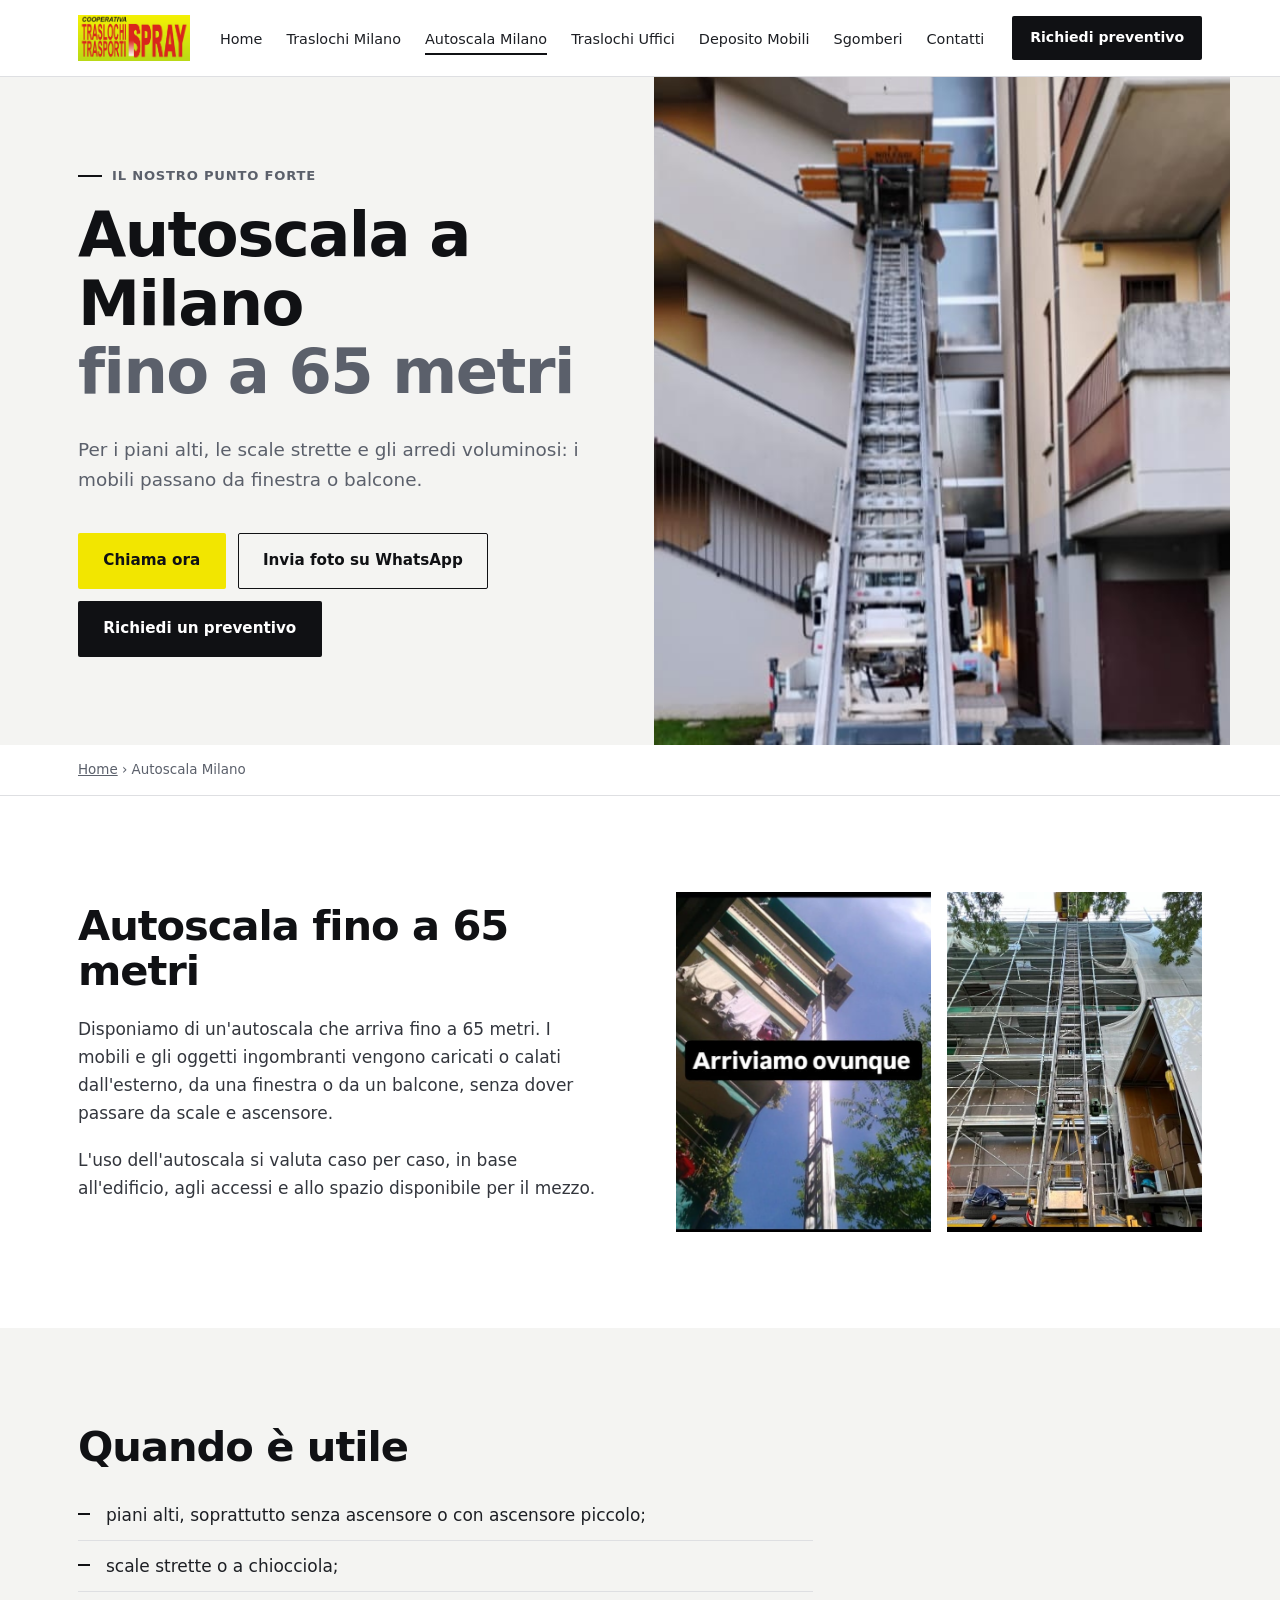
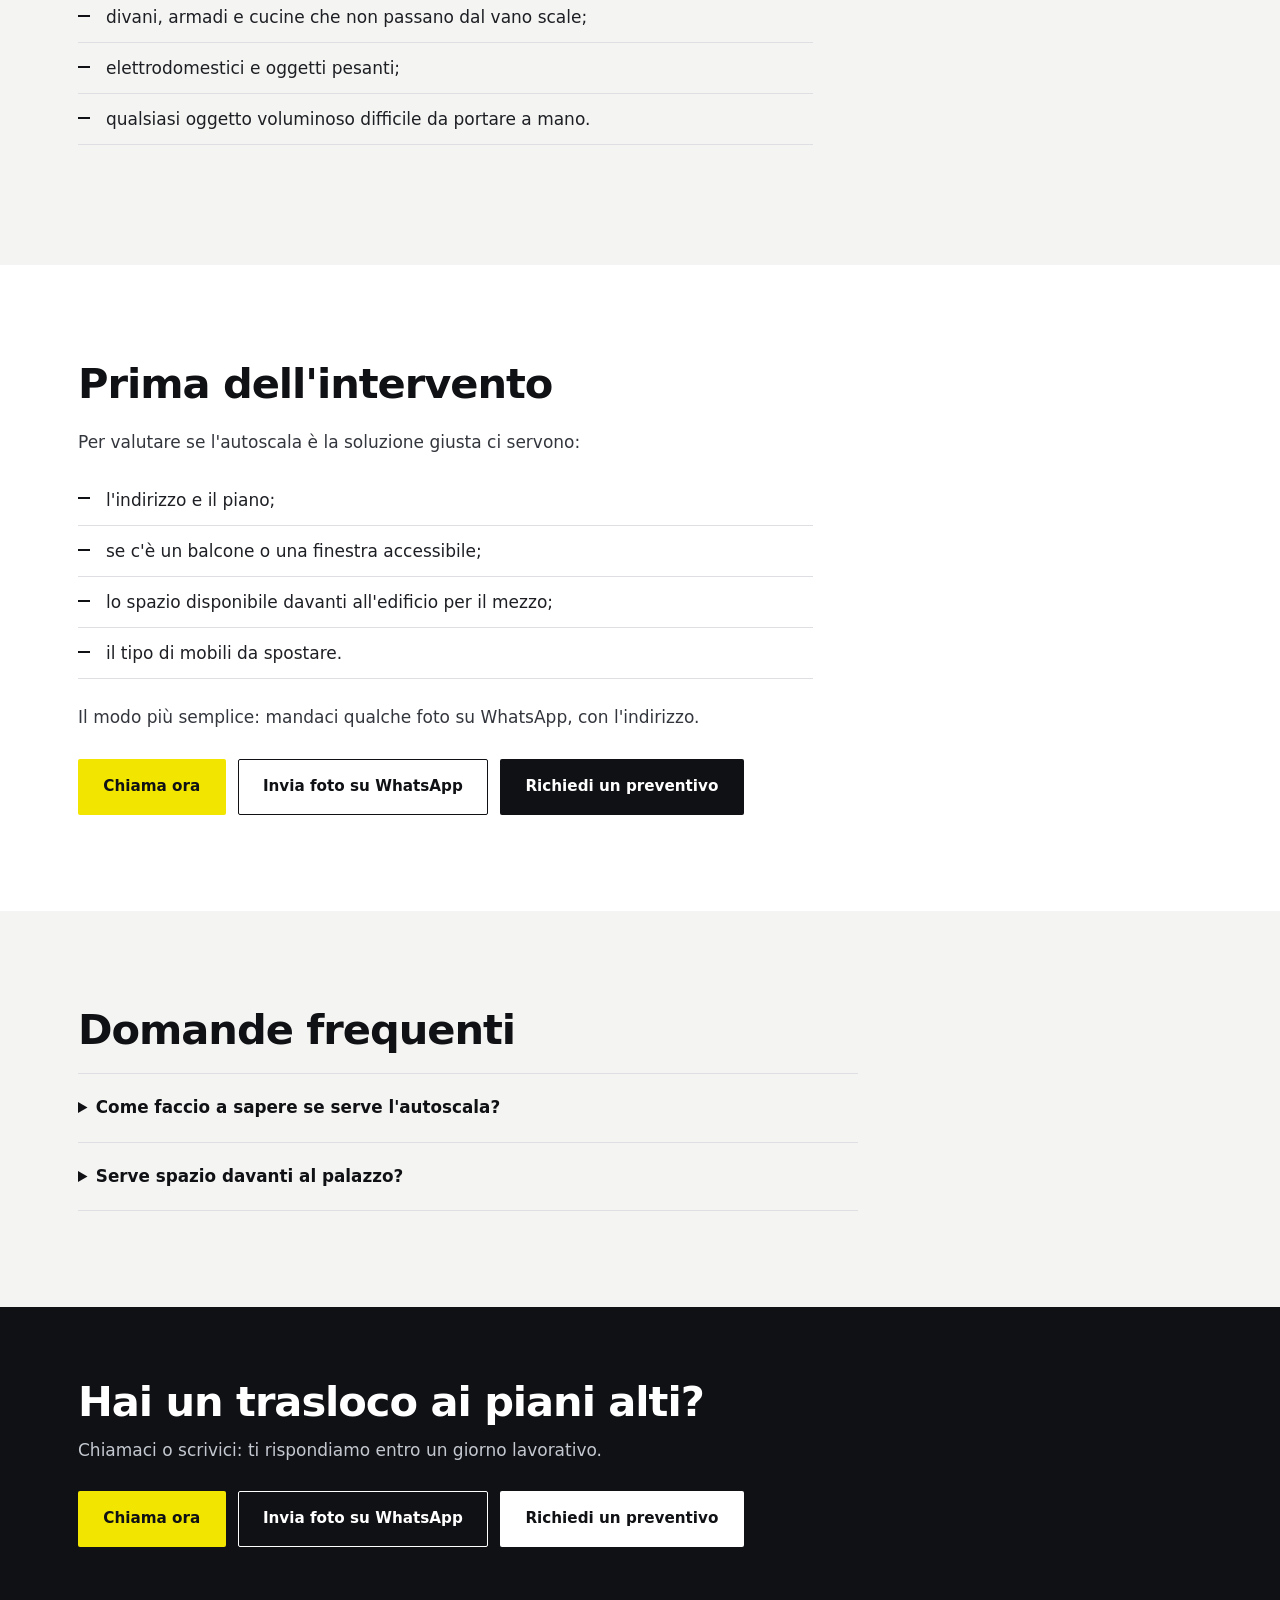
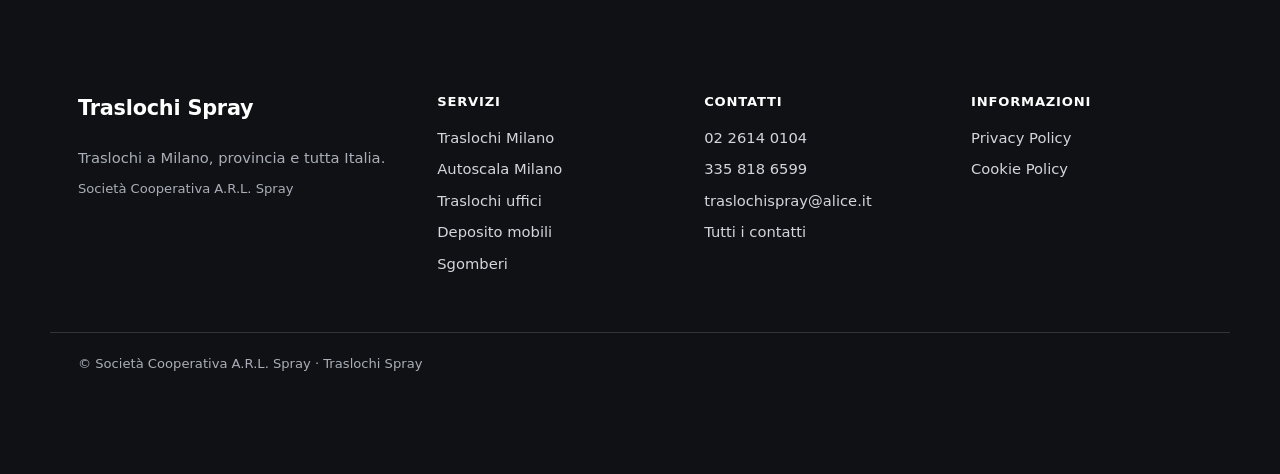
==== autoscala-milano/index.html @ d3340056 "Grafica più sobria" ====
<!doctype html>
<html lang="it">
<head>
<meta charset="utf-8">
<meta name="viewport" content="width=device-width, initial-scale=1">
<title>Autoscala Milano fino a 65 metri | Traslochi Spray</title>
<meta name="description" content="Autoscala per traslochi a Milano fino a 65 metri: piani alti, scale strette, mobili voluminosi. Invia le foto su WhatsApp e ricevi un preventivo gratuito.">
<meta name="robots" content="noindex"><!-- ANTEPRIMA: togliere al lancio, vedi 04-clienti/traslochi-spray-v2-LANCIO.md -->
<link rel="canonical" href="https://www.traslochispray.com/autoscala-milano/">
<meta property="og:title" content="Autoscala Milano fino a 65 metri | Traslochi Spray">
<meta property="og:description" content="Autoscala per traslochi a Milano fino a 65 metri: piani alti, scale strette, mobili voluminosi. Invia le foto su WhatsApp e ricevi un preventivo gratuito.">
<meta property="og:type" content="website">
<meta property="og:locale" content="it_IT">
<meta property="og:image" content="https://www.traslochispray.com/img/autoscala-5.jpg">
<link rel="icon" href="../img/logo.png">
<link rel="stylesheet" href="../assets/style.css">
<script type="application/ld+json">{"@context":"https://schema.org","@type":"FAQPage","mainEntity":[{"@type":"Question","name":"Come faccio a sapere se serve l'autoscala?","acceptedAnswer":{"@type":"Answer","text":"Mandaci l'indirizzo, il piano e qualche foto: ti diciamo se conviene e come procedere."}},{"@type":"Question","name":"Serve spazio davanti al palazzo?","acceptedAnswer":{"@type":"Answer","text":"Sì, il mezzo ha bisogno di spazio per posizionarsi. Lo verifichiamo insieme in fase di valutazione."}}]}</script>
<script type="application/ld+json">{"@context":"https://schema.org","@type":"BreadcrumbList","itemListElement":[{"@type":"ListItem","position":1,"name":"Home","item":"https://www.traslochispray.com/"},{"@type":"ListItem","position":2,"name":"Autoscala Milano","item":"https://www.traslochispray.com/autoscala-milano/"}]}</script>
</head>
<body>
<a class="skip" href="#main">Vai al contenuto</a>
<header class="site-top">
  <div class="wrap">
    <a href="../" class="logo"><img src="../img/logo.png" alt="Traslochi Spray, home" width="251" height="103"></a>
    <button class="burger" aria-label="Apri il menu" aria-expanded="false" aria-controls="menu"><span></span><span></span><span></span></button>
    <nav id="menu" aria-label="Menu principale">
      <ul><li><a href="../">Home</a></li><li><a href="../traslochi-milano/">Traslochi Milano</a></li><li><a href="../autoscala-milano/" aria-current="page">Autoscala Milano</a></li><li><a href="../traslochi-uffici-milano/">Traslochi Uffici</a></li><li><a href="../deposito-mobili-milano/">Deposito Mobili</a></li><li><a href="../sgomberi-milano/">Sgomberi</a></li><li><a href="../contatti/">Contatti</a></li></ul>
      <a href="../contatti/#preventivo" class="btn btn-giallo nav-cta">Richiedi preventivo</a>
    </nav>
  </div>
</header>
<main id="main">
<section class="hero">
  <div class="wrap hero-g">
    <div class="hero-t">
      <p class="eyebrow">Il nostro punto forte</p>
      <h1>Autoscala a Milano <span>fino a 65 metri</span></h1>
      <p class="lead">Per i piani alti, le scale strette e gli arredi voluminosi: i mobili passano da finestra o balcone.</p>
      <div class="ctas"><a href="tel:+390226140104" class="btn btn-giallo">Chiama ora</a><a href="https://wa.me/393358186599?text=Buongiorno%2C%20vi%20invio%20le%20foto%20per%20valutare%20l'autoscala" class="btn btn-wa">Invia foto su WhatsApp</a><a href="../contatti/#preventivo" class="btn btn-rosso">Richiedi un preventivo</a></div>
    </div>
    <div class="hero-i"><img src="../img/autoscala-5.jpg" alt="Autoscala Traslochi Spray in azione" width="720" height="900"></div>
  </div>
</section><nav class="bc" aria-label="Percorso"><div class="wrap"><a href="../">Home</a> <span aria-hidden="true">›</span> Autoscala Milano</div></nav>
<section class="sez"><div class="wrap due-col">
  <div class="testo"><h2>Autoscala fino a 65 metri</h2>
  <p>Disponiamo di un'autoscala che arriva fino a 65 metri. I mobili e gli oggetti ingombranti vengono caricati o calati dall'esterno, da una finestra o da un balcone, senza dover passare da scale e ascensore.</p>
  <p>L'uso dell'autoscala si valuta caso per caso, in base all'edificio, agli accessi e allo spazio disponibile per il mezzo.</p></div>
  <div class="foto2"><img src="../img/autoscala-3.jpg" alt="Autoscala accanto ai balconi di un condominio" width="720" height="725" loading="lazy"><img src="../img/autoscala-6.jpg" alt="Trasloco con autoscala in un cantiere con ponteggi" width="717" height="787" loading="lazy"></div>
</div></section>
<section class="sez chiaro"><div class="wrap testo">
  <h2>Quando è utile</h2>
  <ul class="lista"><li>piani alti, soprattutto senza ascensore o con ascensore piccolo;</li><li>scale strette o a chiocciola;</li><li>divani, armadi e cucine che non passano dal vano scale;</li><li>elettrodomestici e oggetti pesanti;</li><li>qualsiasi oggetto voluminoso difficile da portare a mano.</li></ul>
</div></section>
<section class="sez"><div class="wrap testo">
  <h2>Prima dell'intervento</h2>
  <p>Per valutare se l'autoscala è la soluzione giusta ci servono:</p>
  <ul class="lista"><li>l'indirizzo e il piano;</li><li>se c'è un balcone o una finestra accessibile;</li><li>lo spazio disponibile davanti all'edificio per il mezzo;</li><li>il tipo di mobili da spostare.</li></ul>
  <p>Il modo più semplice: mandaci qualche foto su WhatsApp, con l'indirizzo.</p>
  <div class="ctas"><a href="tel:+390226140104" class="btn btn-giallo">Chiama ora</a><a href="https://wa.me/393358186599?text=Buongiorno%2C%20vi%20invio%20le%20foto%20per%20valutare%20l'autoscala" class="btn btn-wa">Invia foto su WhatsApp</a><a href="../contatti/#preventivo" class="btn btn-rosso">Richiedi un preventivo</a></div>
</div></section>
<section class="sez chiaro"><div class="wrap">
  <h2>Domande frequenti</h2>
  <details><summary>Come faccio a sapere se serve l'autoscala?</summary><p>Mandaci l'indirizzo, il piano e qualche foto: ti diciamo se conviene e come procedere.</p></details>
  <details><summary>Serve spazio davanti al palazzo?</summary><p>Sì, il mezzo ha bisogno di spazio per posizionarsi. Lo verifichiamo insieme in fase di valutazione.</p></details>
</div></section>
<section class="band"><div class="wrap"><h2>Hai un trasloco ai piani alti?</h2><p>Chiamaci o scrivici: ti rispondiamo entro un giorno lavorativo.</p><div class="ctas"><a href="tel:+390226140104" class="btn btn-giallo">Chiama ora</a><a href="https://wa.me/393358186599?text=Buongiorno%2C%20vi%20invio%20le%20foto%20per%20valutare%20l'autoscala" class="btn btn-wa">Invia foto su WhatsApp</a><a href="../contatti/#preventivo" class="btn btn-rosso">Richiedi un preventivo</a></div></div></section>
</main>
<footer class="foot">
  <div class="wrap cols4">
    <div><b class="fn">Traslochi Spray</b><p>Traslochi a Milano, provincia e tutta Italia.</p><p class="sm">Società Cooperativa A.R.L. Spray<!-- DA CONFERMARE: indirizzo da mostrare (v1: Via Paolo Maspero 13, 20137; Pagine Gialle: Via Carlo Esterle 25, 20132) --></p></div>
    <div><b>Servizi</b><ul><li><a href="../traslochi-milano/">Traslochi Milano</a></li><li><a href="../autoscala-milano/">Autoscala Milano</a></li><li><a href="../traslochi-uffici-milano/">Traslochi uffici</a></li><li><a href="../deposito-mobili-milano/">Deposito mobili</a></li><li><a href="../sgomberi-milano/">Sgomberi</a></li></ul></div>
    <div><b>Contatti</b><ul><li><a href="tel:+390226140104">02 2614 0104</a></li><li><a href="tel:+393358186599">335 818 6599</a></li><li><a href="mailto:traslochispray@alice.it">traslochispray@alice.it</a></li><li><a href="../contatti/">Tutti i contatti</a></li></ul></div>
    <div><b>Informazioni</b><ul><li><a href="../privacy/">Privacy Policy</a></li><li><a href="../privacy/#cookie">Cookie Policy</a></li></ul></div>
  </div>
  <div class="wrap copy">© Società Cooperativa A.R.L. Spray · Traslochi Spray</div>
</footer>
<div class="barra" role="navigation" aria-label="Azioni rapide">
  <a href="tel:+390226140104" class="b-tel"><svg viewBox="0 0 24 24" aria-hidden="true"><path d="M6.6 10.8a15 15 0 0 0 6.6 6.6l2.2-2.2a1 1 0 0 1 1-.25 11 11 0 0 0 3.6.6 1 1 0 0 1 1 1V20a1 1 0 0 1-1 1A17 17 0 0 1 3 4a1 1 0 0 1 1-1h3.5a1 1 0 0 1 1 1c0 1.25.2 2.45.6 3.6a1 1 0 0 1-.25 1z"/></svg>Chiama</a>
  <a href="https://wa.me/393358186599?text=Buongiorno%2C%20vorrei%20un%20preventivo%20per%20un%20trasloco" class="b-wa" rel="noopener"><svg viewBox="0 0 24 24" aria-hidden="true"><path d="M12 2a10 10 0 0 0-8.6 15.1L2 22l5-1.3A10 10 0 1 0 12 2zm0 18.2c-1.5 0-3-.4-4.3-1.2l-.3-.2-3 .8.8-2.9-.2-.3A8.2 8.2 0 1 1 12 20.2zm4.5-6.1c-.2-.1-1.5-.7-1.7-.8-.2-.1-.4-.1-.6.1l-.8 1c-.1.2-.3.2-.5.1-.2-.1-1-.4-2-1.2-.7-.6-1.2-1.4-1.3-1.7-.1-.2 0-.4.1-.5l.4-.4.3-.4v-.4l-.8-1.9c-.2-.5-.4-.4-.6-.4h-.5c-.2 0-.4.1-.7.3-.2.2-.9.9-.9 2.2s.9 2.5 1 2.7c.1.2 1.8 2.8 4.4 3.9 2.2.9 2.6.7 3.1.7.5-.1 1.5-.6 1.7-1.2.2-.6.2-1.1.1-1.2l-.5-.3z"/></svg>WhatsApp</a>
  <a href="../contatti/#preventivo" class="b-prev"><svg viewBox="0 0 24 24" aria-hidden="true"><path d="M5 3h10l4 4v14H5zM14 3v5h5M8 12h8M8 16h8"/></svg>Preventivo</a>
</div>
<script src="../assets/site.js" defer></script>
</body>
</html>
---- assets/style.css ----
:root{--nero:#101114;--testo:#1D1F24;--grigio:#5B606B;--linea:#DEDFE2;--chiaro:#F4F4F2;--bianco:#fff;--giallo:#F2E600;--wa:#0E7A43;--rosso:#B4161D;
--font:system-ui,-apple-system,"Segoe UI",Roboto,"Helvetica Neue",Arial,sans-serif}
*{box-sizing:border-box;margin:0;padding:0}
html{scroll-behavior:smooth}
body{font-family:var(--font);background:var(--bianco);color:var(--testo);line-height:1.65;font-size:17px;-webkit-font-smoothing:antialiased;overflow-x:hidden}
img{max-width:100%;height:auto;display:block}
a{color:inherit}
[id]{scroll-margin-top:84px}
.wrap{max-width:1180px;margin:0 auto;padding:0 28px}
.skip{position:absolute;left:-999px;top:0;background:var(--giallo);padding:10px;z-index:100}
.skip:focus{left:0}
h1,h2,h3{font-weight:700;letter-spacing:-.025em;line-height:1.1;color:var(--nero)}
h1{font-size:clamp(2.4rem,5vw,3.9rem)}
h2{font-size:clamp(1.8rem,3.4vw,2.6rem);margin-bottom:.5em}
h3{font-size:1.15rem;letter-spacing:-.01em;margin-bottom:.4em}
.eyebrow{color:var(--grigio);font-size:.82rem;font-weight:600;letter-spacing:.06em;text-transform:uppercase;margin-bottom:1.1em;display:flex;align-items:center;gap:10px}
.eyebrow::before{content:"";width:24px;height:2px;background:var(--nero)}
.scuro .eyebrow{color:#B6BAC3}.scuro .eyebrow::before{background:var(--giallo)}
.sez{padding:96px 0}
.chiaro{background:var(--chiaro)}
.scuro{background:var(--nero);color:#fff}
.scuro h2,.scuro h3{color:#fff}
.scuro p{color:#C4C8D0}
.btn{display:inline-flex;align-items:center;justify-content:center;padding:.95em 1.6em;border-radius:2px;font-weight:600;font-size:.95rem;text-decoration:none;border:1px solid transparent;cursor:pointer;font-family:inherit;transition:background .15s,color .15s,border-color .15s}
.btn-giallo{background:var(--giallo);color:var(--nero)}
.btn-giallo:hover{background:#fff35c}
.btn-rosso{background:var(--nero);color:#fff}
.btn-rosso:hover{background:#2A2D34}
.btn-wa{background:transparent;color:var(--nero);border-color:var(--nero)}
.btn-wa:hover{background:var(--nero);color:#fff}
.scuro .btn-rosso{background:#fff;color:var(--nero)}
.scuro .btn-wa{color:#fff;border-color:#fff}
.scuro .btn-wa:hover{background:#fff;color:var(--nero)}
a:focus-visible,button:focus-visible,input:focus-visible,select:focus-visible,textarea:focus-visible,summary:focus-visible{outline:3px solid #2B6CF0;outline-offset:2px}
/* header */
.site-top{position:sticky;top:0;z-index:30;background:#fff;border-bottom:1px solid var(--linea)}
.site-top .wrap{display:flex;align-items:center;justify-content:space-between;height:76px;gap:20px}
.logo img{height:46px;width:auto}
#menu{display:flex;align-items:center;gap:28px}
#menu ul{display:flex;gap:24px;list-style:none}
#menu ul a{text-decoration:none;font-size:.9rem;color:var(--testo);font-weight:500;white-space:nowrap;padding:6px 0;border-bottom:2px solid transparent}
#menu ul a:hover,#menu ul a[aria-current]{border-bottom-color:var(--nero)}
.nav-cta{padding:.7em 1.2em;font-size:.88rem;white-space:nowrap;background:var(--nero)!important;color:#fff!important}
.burger{display:none;background:none;border:0;width:44px;height:44px;cursor:pointer;flex-direction:column;justify-content:center;gap:5px;align-items:center}
.burger span{display:block;width:24px;height:2px;background:var(--nero)}
@media(max-width:1060px){
  .burger{display:flex}
  #menu{display:none;position:absolute;top:76px;left:0;right:0;background:#fff;flex-direction:column;align-items:stretch;padding:8px 28px 24px;gap:16px;border-bottom:1px solid var(--linea);box-shadow:0 24px 40px -20px rgba(0,0,0,.25)}
  #menu.aperto{display:flex}
  #menu ul{flex-direction:column;gap:0}
  #menu ul a{display:block;padding:15px 0;font-size:1.05rem;border-bottom:1px solid var(--linea)}
  .nav-cta{padding:1em;font-size:1rem}
}
/* hero */
.hero{background:var(--chiaro);padding:0}
.hero-g{display:grid;grid-template-columns:1.05fr 1fr;gap:0;align-items:stretch;padding:0}
.hero-t{padding:88px 56px 88px 28px}
.hero h1{margin-bottom:.45em;max-width:14ch}
.hero h1 span{display:block;color:var(--grigio);font-weight:600}
.hero .lead{font-size:1.15rem;color:var(--grigio);max-width:46ch;margin-bottom:2em}
.hero-i{position:relative;min-height:440px}
.hero-i img{position:absolute;inset:0;width:100%;height:100%;object-fit:cover}
.hero.piccolo{padding:72px 0 64px}
.hero.piccolo .wrap{display:block}
.ctas{display:flex;gap:12px;flex-wrap:wrap}
.bc{border-bottom:1px solid var(--linea);font-size:.84rem;padding:14px 0;color:var(--grigio)}
.bc a{color:var(--grigio)}
/* contenuti */
.grid{display:grid;grid-template-columns:repeat(3,1fr);gap:0;margin-top:40px;border-top:1px solid var(--linea);border-left:1px solid var(--linea)}
.card{padding:32px 30px 34px;border-right:1px solid var(--linea);border-bottom:1px solid var(--linea);background:#fff}
.card p{color:var(--grigio);font-size:.96rem}
.card a{display:inline-block;margin-top:14px;font-weight:600;font-size:.92rem;text-decoration:none;border-bottom:1px solid var(--nero)}
.card.evid{background:var(--nero)}
.card.evid h3{color:#fff}.card.evid p{color:#C4C8D0}.card.evid a{color:#fff;border-color:var(--giallo)}
.chiaro .card{background:transparent}
.chiaro .card.evid{background:var(--nero)}
.testo p,.intro{margin-bottom:1.1em;max-width:68ch;color:#33363D}
.testo .ctas{margin-top:28px}
.testo h2:not(:first-child){margin-top:1.6em}
.testo h3{margin-top:1.4em}
.lista{margin:0 0 1.4em;max-width:68ch;list-style:none}
.lista li{padding:11px 0 11px 28px;border-bottom:1px solid var(--linea);position:relative}
.lista li::before{content:"";position:absolute;left:0;top:1.35em;width:12px;height:2px;background:var(--nero)}
.due-col{display:grid;grid-template-columns:1fr 1fr;gap:72px;align-items:center}
.due-col.top{align-items:start}
.foto2{display:grid;grid-template-columns:1fr 1fr;gap:16px}
.foto2 img{aspect-ratio:3/4;object-fit:cover;width:100%}
.perche{list-style:none;margin-top:36px;border-top:1px solid var(--linea)}
.perche li{display:grid;grid-template-columns:320px 1fr;gap:24px;padding:24px 0;border-bottom:1px solid var(--linea)}
.perche b{font-size:1.1rem;color:var(--nero);letter-spacing:-.01em}
.perche span{color:var(--grigio)}
.passi{display:grid;grid-template-columns:repeat(auto-fit,minmax(190px,1fr));gap:0;counter-reset:p;list-style:none;margin-top:40px;border-top:2px solid var(--nero)}
.passi li{padding:24px 24px 8px 0}
.passi li::before{counter-increment:p;content:"0" counter(p);font-size:.85rem;font-weight:600;color:var(--grigio);display:block;margin-bottom:14px}
.passi b{display:block;margin-bottom:.4em;color:var(--nero);font-size:1.1rem}
.passi span{color:var(--grigio);font-size:.95rem;display:block}
details{border-bottom:1px solid var(--linea);padding:20px 0;max-width:780px}
details:first-of-type{border-top:1px solid var(--linea)}
summary{font-weight:600;cursor:pointer;font-size:1.05rem;color:var(--nero)}
details p{color:var(--grigio);margin-top:10px}
.band{background:var(--nero);color:#fff;padding:72px 0}
.band h2{color:#fff;margin-bottom:.25em}
.band p{color:#C4C8D0;margin-bottom:1.6em}
.band .btn-giallo{background:var(--giallo)}
.band .btn-rosso{background:#fff;color:var(--nero)}
.band .btn-wa{color:#fff;border-color:#fff}
.band .btn-wa:hover{background:#fff;color:var(--nero)}
.contatti-l{list-style:none;margin-bottom:1.6em;border-top:1px solid var(--linea)}
.contatti-l li{padding:16px 0;border-bottom:1px solid var(--linea)}
.contatti-l b{display:block;font-size:.8rem;text-transform:uppercase;letter-spacing:.06em;color:var(--grigio);font-weight:600}
.contatti-l a{font-size:1.15rem;font-weight:600;text-decoration:none;color:var(--nero)}
.h1n{font-size:clamp(2rem,4.5vw,3rem);margin-bottom:.5em}
.grazie{min-height:50vh}
/* modulo */
.modulo{background:#fff;color:var(--testo);padding:36px;border:1px solid var(--linea)}
.scuro .modulo{border-color:#fff}
.modulo h3{font-size:1.5rem;color:var(--nero)}
.modulo p{color:var(--grigio)}
.modulo .nota{font-size:.93rem;margin-bottom:10px}
.modulo .piccola{font-size:.82rem;margin:8px 0 0}
.modulo .piccola a{color:var(--nero)}
.hp{position:absolute;left:-9999px}
label{display:block;font-size:.84rem;font-weight:600;color:var(--nero);margin:16px 0 6px}
input,textarea,select{width:100%;padding:.8em .9em;border-radius:2px;border:1px solid #9CA0A9;background:#fff;color:var(--nero);font:inherit;font-size:1rem}
textarea{min-height:110px;resize:vertical}
.due{display:grid;grid-template-columns:1fr 1fr;gap:16px}
.modulo .btn{margin-top:22px;width:100%}
/* footer */
.foot{background:var(--nero);color:#A9AEB8;padding:72px 0 100px;font-size:.92rem}
.foot a{color:#D3D6DC;text-decoration:none}
.foot a:hover{color:#fff;text-decoration:underline}
.cols4{display:grid;grid-template-columns:1.4fr 1fr 1fr 1fr;gap:36px}
.foot b{color:#fff;display:block;margin-bottom:1em;font-size:.82rem;text-transform:uppercase;letter-spacing:.06em}
.foot .fn{font-size:1.3rem;text-transform:none;letter-spacing:-.01em}
.foot ul{list-style:none}
.foot li{margin-bottom:.5em}
.foot .sm{font-size:.82rem;margin-top:.6em}
.copy{margin-top:48px;font-size:.82rem;border-top:1px solid rgba(255,255,255,.14);padding-top:20px}
/* barra fissa mobile */
.barra{display:none}
.barra svg{width:20px;height:20px;fill:currentColor}
.barra svg:not(.w){}
@media(max-width:860px){
  .hero-g{grid-template-columns:1fr}
  .hero-t{padding:48px 28px 40px}
  .hero-i{min-height:0;aspect-ratio:4/3}
  .due-col{grid-template-columns:1fr;gap:40px}
  .perche li{grid-template-columns:1fr;gap:6px}
}
@media(max-width:760px){
  body{font-size:16px;padding-bottom:64px}
  .barra{display:grid;grid-template-columns:repeat(3,1fr);position:fixed;left:0;right:0;bottom:0;z-index:40;background:var(--nero);padding-bottom:env(safe-area-inset-bottom);border-top:1px solid #000}
  .barra a{display:flex;flex-direction:column;align-items:center;gap:4px;padding:10px 4px;text-decoration:none;color:#fff;font-size:.74rem;font-weight:600;letter-spacing:.03em;border-right:1px solid rgba(255,255,255,.15)}
  .barra a:last-child{border-right:0;background:var(--giallo);color:var(--nero)}
  .grid{grid-template-columns:1fr}
  .sez{padding:60px 0}
  .ctas .btn{flex:1 1 100%}
  .due{grid-template-columns:1fr}
  .cols4{grid-template-columns:1fr 1fr}
  .modulo{padding:24px}
  .band{padding:56px 0}
}
@media(min-width:761px) and (max-width:1060px){.grid{grid-template-columns:1fr 1fr}}
.hero-i{overflow:hidden}
.hero-i img{transform:scale(1.1);transform-origin:center bottom}
@media(min-width:1061px){.grid.g8{grid-template-columns:repeat(4,1fr)}}
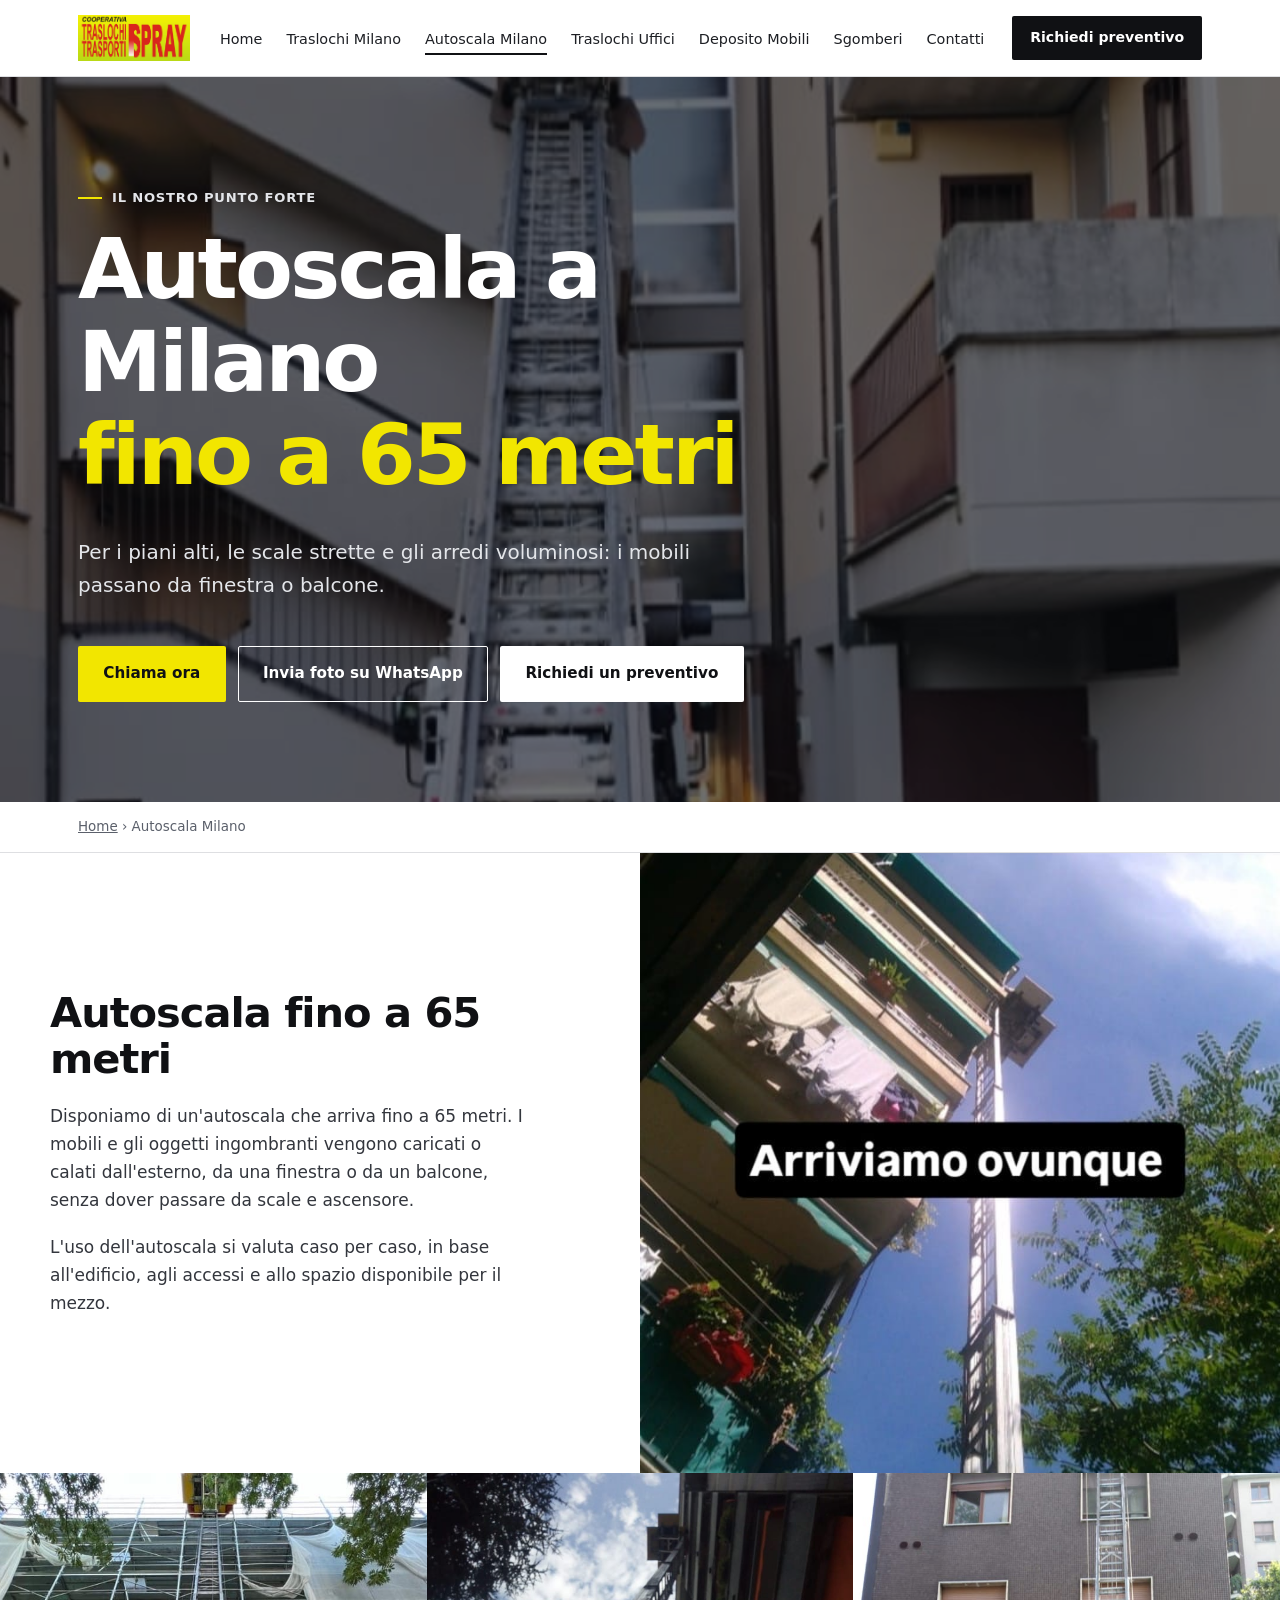
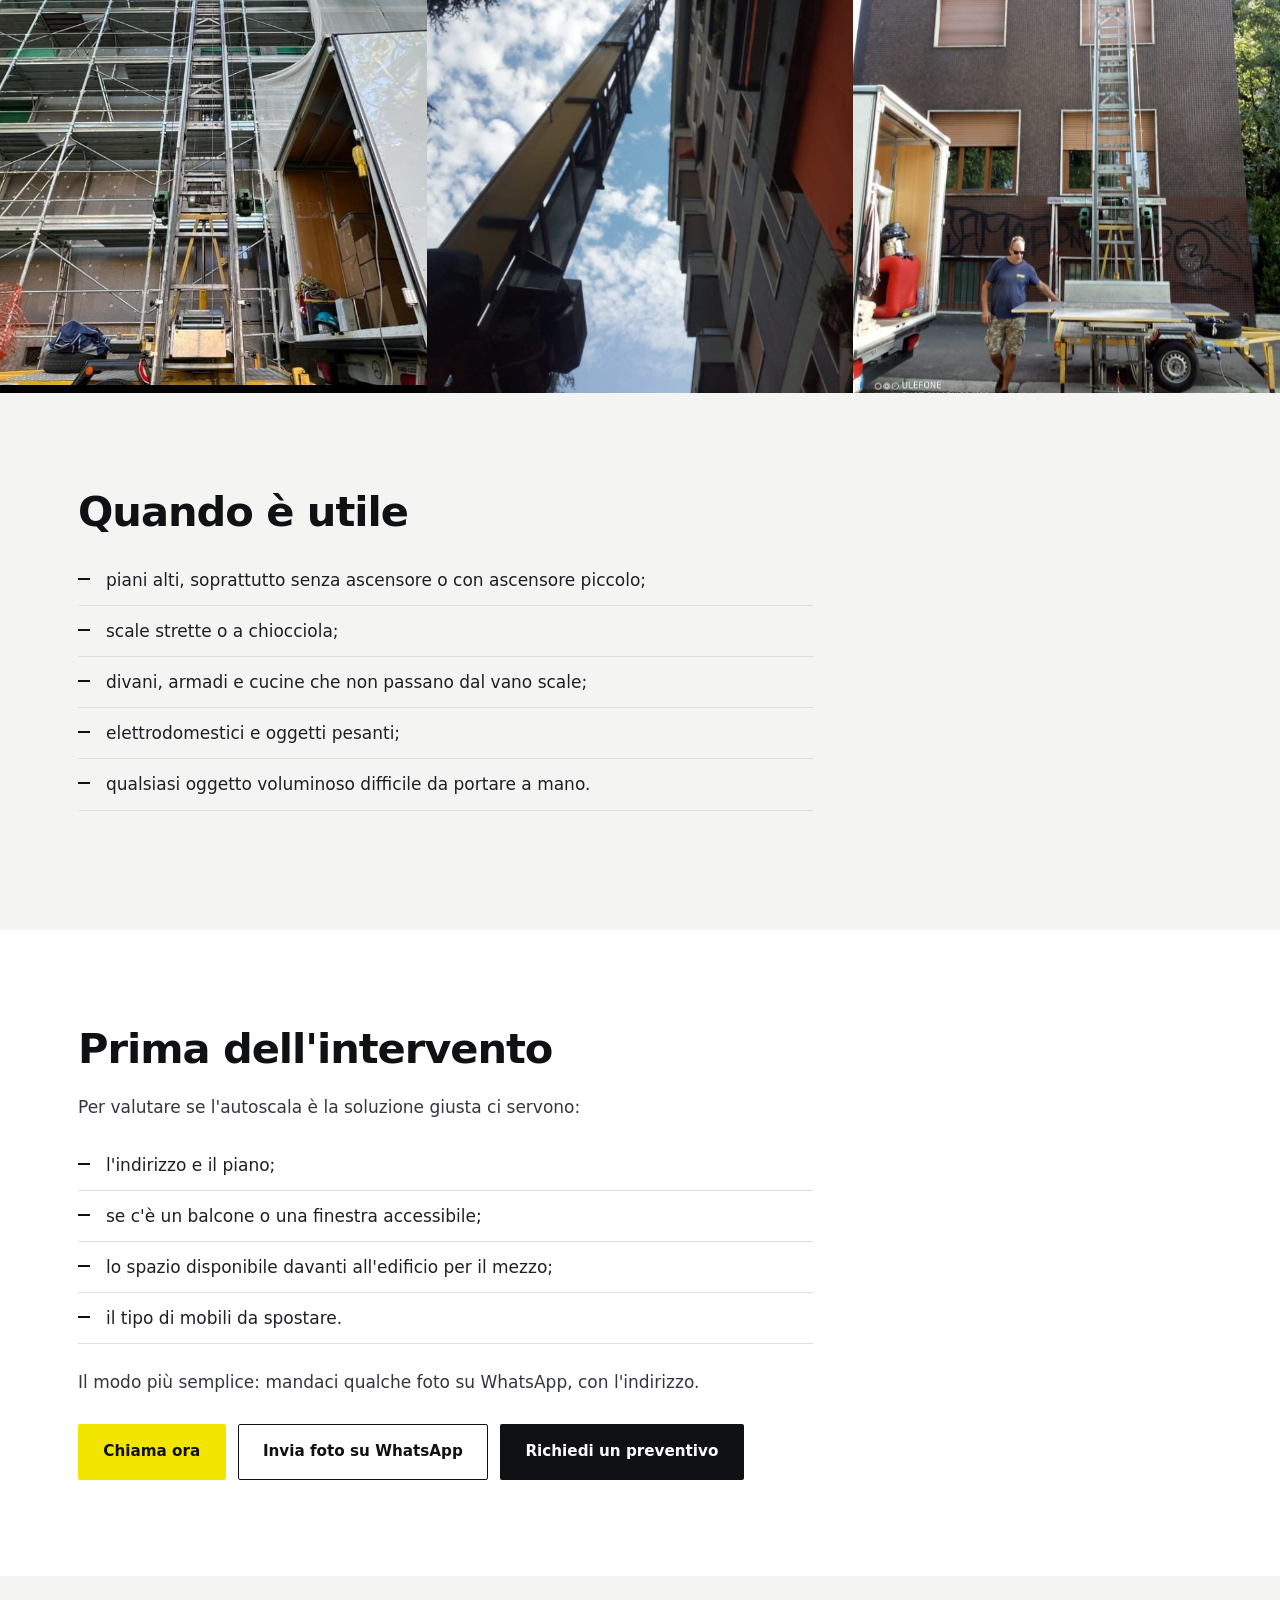
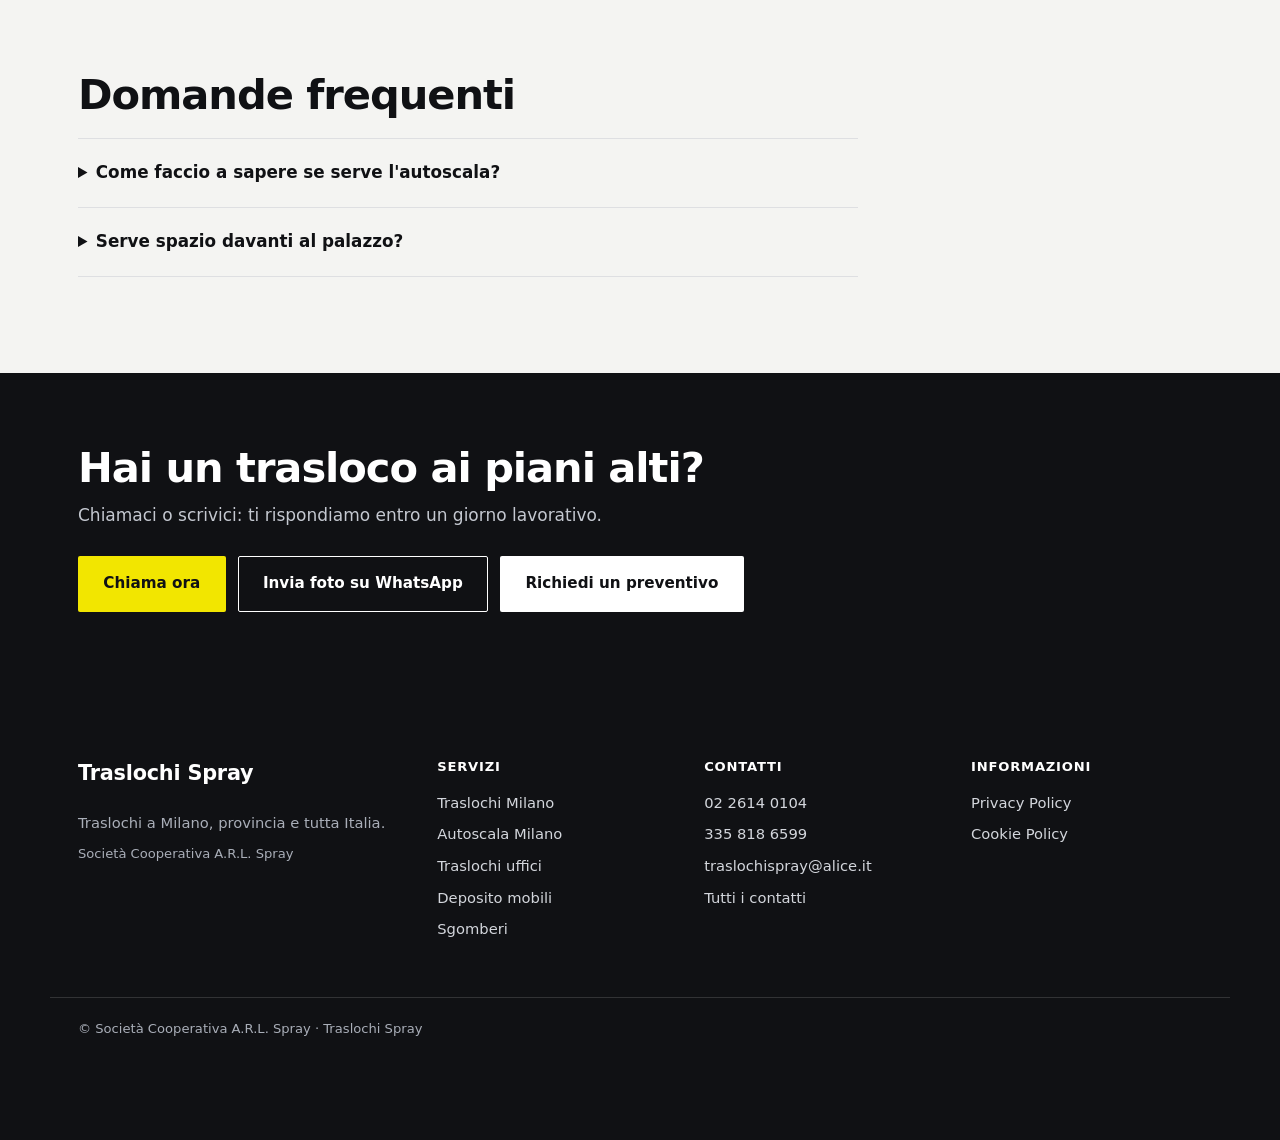
==== commit 6014873e: "Hero a tutta larghezza e foto grandi" ====
--- a/autoscala-milano/index.html
+++ b/autoscala-milano/index.html
@@ -30,23 +30,27 @@
   </div>
 </header>
 <main id="main">
-<section class="hero">
-  <div class="wrap hero-g">
+<section class="hero" style="background-image:url('../img/autoscala-5.jpg')">
+  <div class="wrap">
     <div class="hero-t">
       <p class="eyebrow">Il nostro punto forte</p>
       <h1>Autoscala a Milano <span>fino a 65 metri</span></h1>
       <p class="lead">Per i piani alti, le scale strette e gli arredi voluminosi: i mobili passano da finestra o balcone.</p>
       <div class="ctas"><a href="tel:+390226140104" class="btn btn-giallo">Chiama ora</a><a href="https://wa.me/393358186599?text=Buongiorno%2C%20vi%20invio%20le%20foto%20per%20valutare%20l'autoscala" class="btn btn-wa">Invia foto su WhatsApp</a><a href="../contatti/#preventivo" class="btn btn-rosso">Richiedi un preventivo</a></div>
     </div>
-    <div class="hero-i"><img src="../img/autoscala-5.jpg" alt="Autoscala Traslochi Spray in azione" width="720" height="900"></div>
   </div>
 </section><nav class="bc" aria-label="Percorso"><div class="wrap"><a href="../">Home</a> <span aria-hidden="true">›</span> Autoscala Milano</div></nav>
-<section class="sez"><div class="wrap due-col">
-  <div class="testo"><h2>Autoscala fino a 65 metri</h2>
+<section class="split">
+  <div class="split-t"><div class="testo"><h2>Autoscala fino a 65 metri</h2>
   <p>Disponiamo di un'autoscala che arriva fino a 65 metri. I mobili e gli oggetti ingombranti vengono caricati o calati dall'esterno, da una finestra o da un balcone, senza dover passare da scale e ascensore.</p>
-  <p>L'uso dell'autoscala si valuta caso per caso, in base all'edificio, agli accessi e allo spazio disponibile per il mezzo.</p></div>
-  <div class="foto2"><img src="../img/autoscala-3.jpg" alt="Autoscala accanto ai balconi di un condominio" width="720" height="725" loading="lazy"><img src="../img/autoscala-6.jpg" alt="Trasloco con autoscala in un cantiere con ponteggi" width="717" height="787" loading="lazy"></div>
-</div></section>
+  <p>L'uso dell'autoscala si valuta caso per caso, in base all'edificio, agli accessi e allo spazio disponibile per il mezzo.</p></div></div>
+  <div class="split-i"><img src="../img/autoscala-3.jpg" alt="Autoscala accanto ai balconi di un condominio" width="720" height="725" loading="lazy"></div>
+</section>
+<section class="gal" aria-label="Alcuni nostri interventi">
+  <img src="../img/autoscala-6.jpg" alt="Trasloco con autoscala in un cantiere con ponteggi" width="717" height="787" loading="lazy">
+  <img src="../img/autoscala-2.jpg" alt="Autoscala in azione su un palazzo" width="720" height="968" loading="lazy">
+  <img src="../img/autoscala-4.jpg" alt="Operatore con autoscala montata su un edificio" width="720" height="922" loading="lazy">
+</section>
 <section class="sez chiaro"><div class="wrap testo">
   <h2>Quando è utile</h2>
   <ul class="lista"><li>piani alti, soprattutto senza ascensore o con ascensore piccolo;</li><li>scale strette o a chiocciola;</li><li>divani, armadi e cucine che non passano dal vano scale;</li><li>elettrodomestici e oggetti pesanti;</li><li>qualsiasi oggetto voluminoso difficile da portare a mano.</li></ul>
--- a/assets/style.css
+++ b/assets/style.css
@@ -52,16 +52,29 @@
   .nav-cta{padding:1em;font-size:1rem}
 }
 /* hero */
-.hero{background:var(--chiaro);padding:0}
-.hero-g{display:grid;grid-template-columns:1.05fr 1fr;gap:0;align-items:stretch;padding:0}
-.hero-t{padding:88px 56px 88px 28px}
-.hero h1{margin-bottom:.45em;max-width:14ch}
-.hero h1 span{display:block;color:var(--grigio);font-weight:600}
-.hero .lead{font-size:1.15rem;color:var(--grigio);max-width:46ch;margin-bottom:2em}
-.hero-i{position:relative;min-height:440px}
-.hero-i img{position:absolute;inset:0;width:100%;height:100%;object-fit:cover}
-.hero.piccolo{padding:72px 0 64px}
-.hero.piccolo .wrap{display:block}
+.hero{position:relative;background:var(--nero) center 68%/cover no-repeat;color:#fff;min-height:min(78vh,720px);display:flex;align-items:center;padding:0}
+.hero::before{content:"";position:absolute;inset:0;background:rgba(10,11,14,.58)}
+.hero .wrap{position:relative;width:100%}
+.hero-t{padding:110px 0 100px;max-width:760px}
+.hero h1{font-size:clamp(2.8rem,6.6vw,5.4rem);color:#fff;margin-bottom:.4em;letter-spacing:-.035em}
+.hero h1 span{display:block;color:var(--giallo);font-weight:700}
+.hero .eyebrow{color:#E4E6EA}.hero .eyebrow::before{background:var(--giallo)}
+.hero .lead{font-size:1.25rem;color:#E4E6EA;max-width:52ch;margin-bottom:2.2em}
+.hero .btn-rosso{background:#fff;color:var(--nero)}
+.hero .btn-wa{color:#fff;border-color:#fff}
+.hero .btn-wa:hover{background:#fff;color:var(--nero)}
+.hero.piccolo{min-height:0;background:var(--nero)}
+.hero.piccolo::before{display:none}
+.hero.piccolo .hero-t{padding:72px 0 64px}
+.split{display:grid;grid-template-columns:1fr 1fr;min-height:620px}
+.split-t{display:flex;align-items:center;padding:72px max(28px,calc((100vw - 1180px)/2)) 72px max(28px,calc((100vw - 1180px)/2))}
+.split-t>div{max-width:480px}
+.split-t .btn{margin-top:1em}
+.split-i{position:relative;overflow:hidden}
+.split-i img{position:absolute;inset:0;width:100%;height:100%;object-fit:cover}
+.split:not(.scuro) .split-t{background:#fff}
+.gal{display:grid;grid-template-columns:repeat(3,1fr);gap:0}
+.gal img{width:100%;height:520px;object-fit:cover}
 .ctas{display:flex;gap:12px;flex-wrap:wrap}
 .bc{border-bottom:1px solid var(--linea);font-size:.84rem;padding:14px 0;color:var(--grigio)}
 .bc a{color:var(--grigio)}
@@ -141,9 +154,12 @@
 .barra svg{width:20px;height:20px;fill:currentColor}
 .barra svg:not(.w){}
 @media(max-width:860px){
-  .hero-g{grid-template-columns:1fr}
-  .hero-t{padding:48px 28px 40px}
-  .hero-i{min-height:0;aspect-ratio:4/3}
+  .split{grid-template-columns:1fr}
+  .split-i{min-height:380px}
+  .split-t{padding:56px 28px}
+  .gal{grid-template-columns:1fr}
+  .gal img{height:300px}
+  .hero-t{padding:72px 0 64px}
   .due-col{grid-template-columns:1fr;gap:40px}
   .perche li{grid-template-columns:1fr;gap:6px}
 }
@@ -161,6 +177,4 @@
   .band{padding:56px 0}
 }
 @media(min-width:761px) and (max-width:1060px){.grid{grid-template-columns:1fr 1fr}}
-.hero-i{overflow:hidden}
-.hero-i img{transform:scale(1.1);transform-origin:center bottom}
 @media(min-width:1061px){.grid.g8{grid-template-columns:repeat(4,1fr)}}
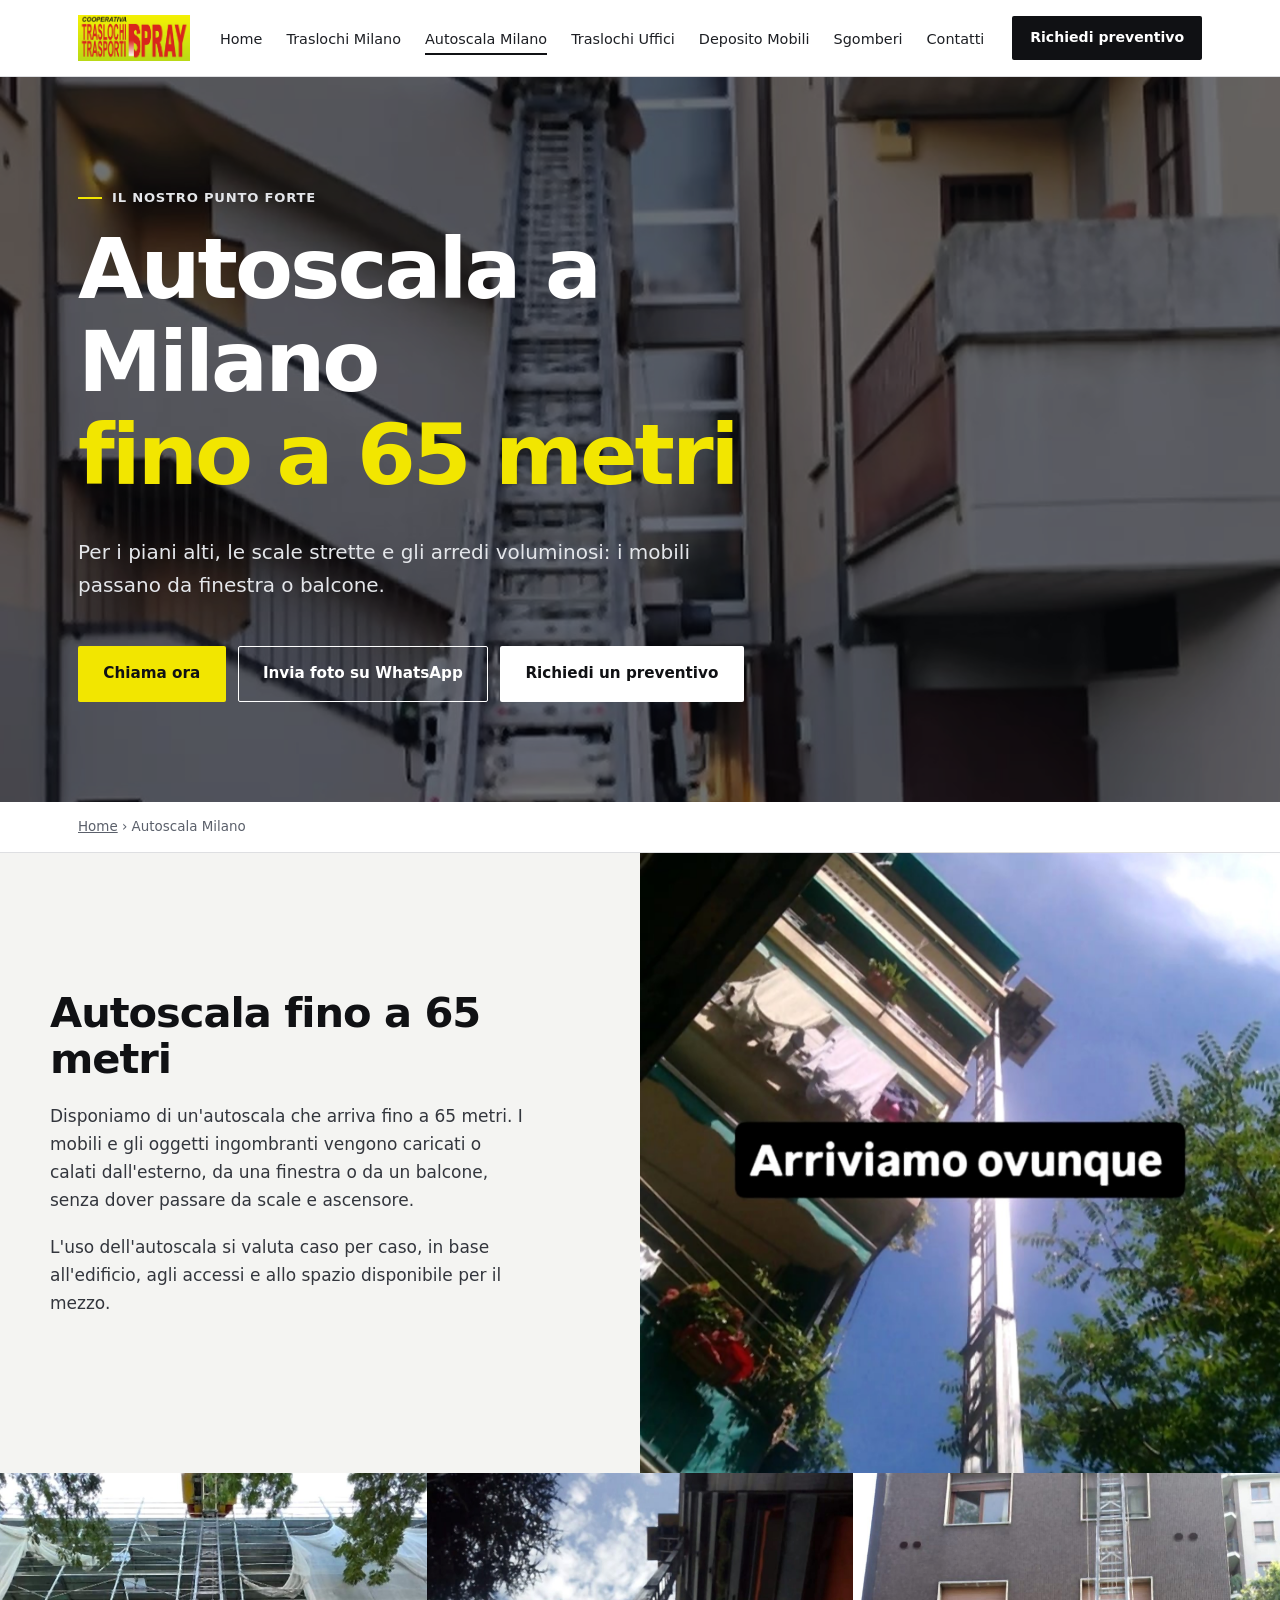
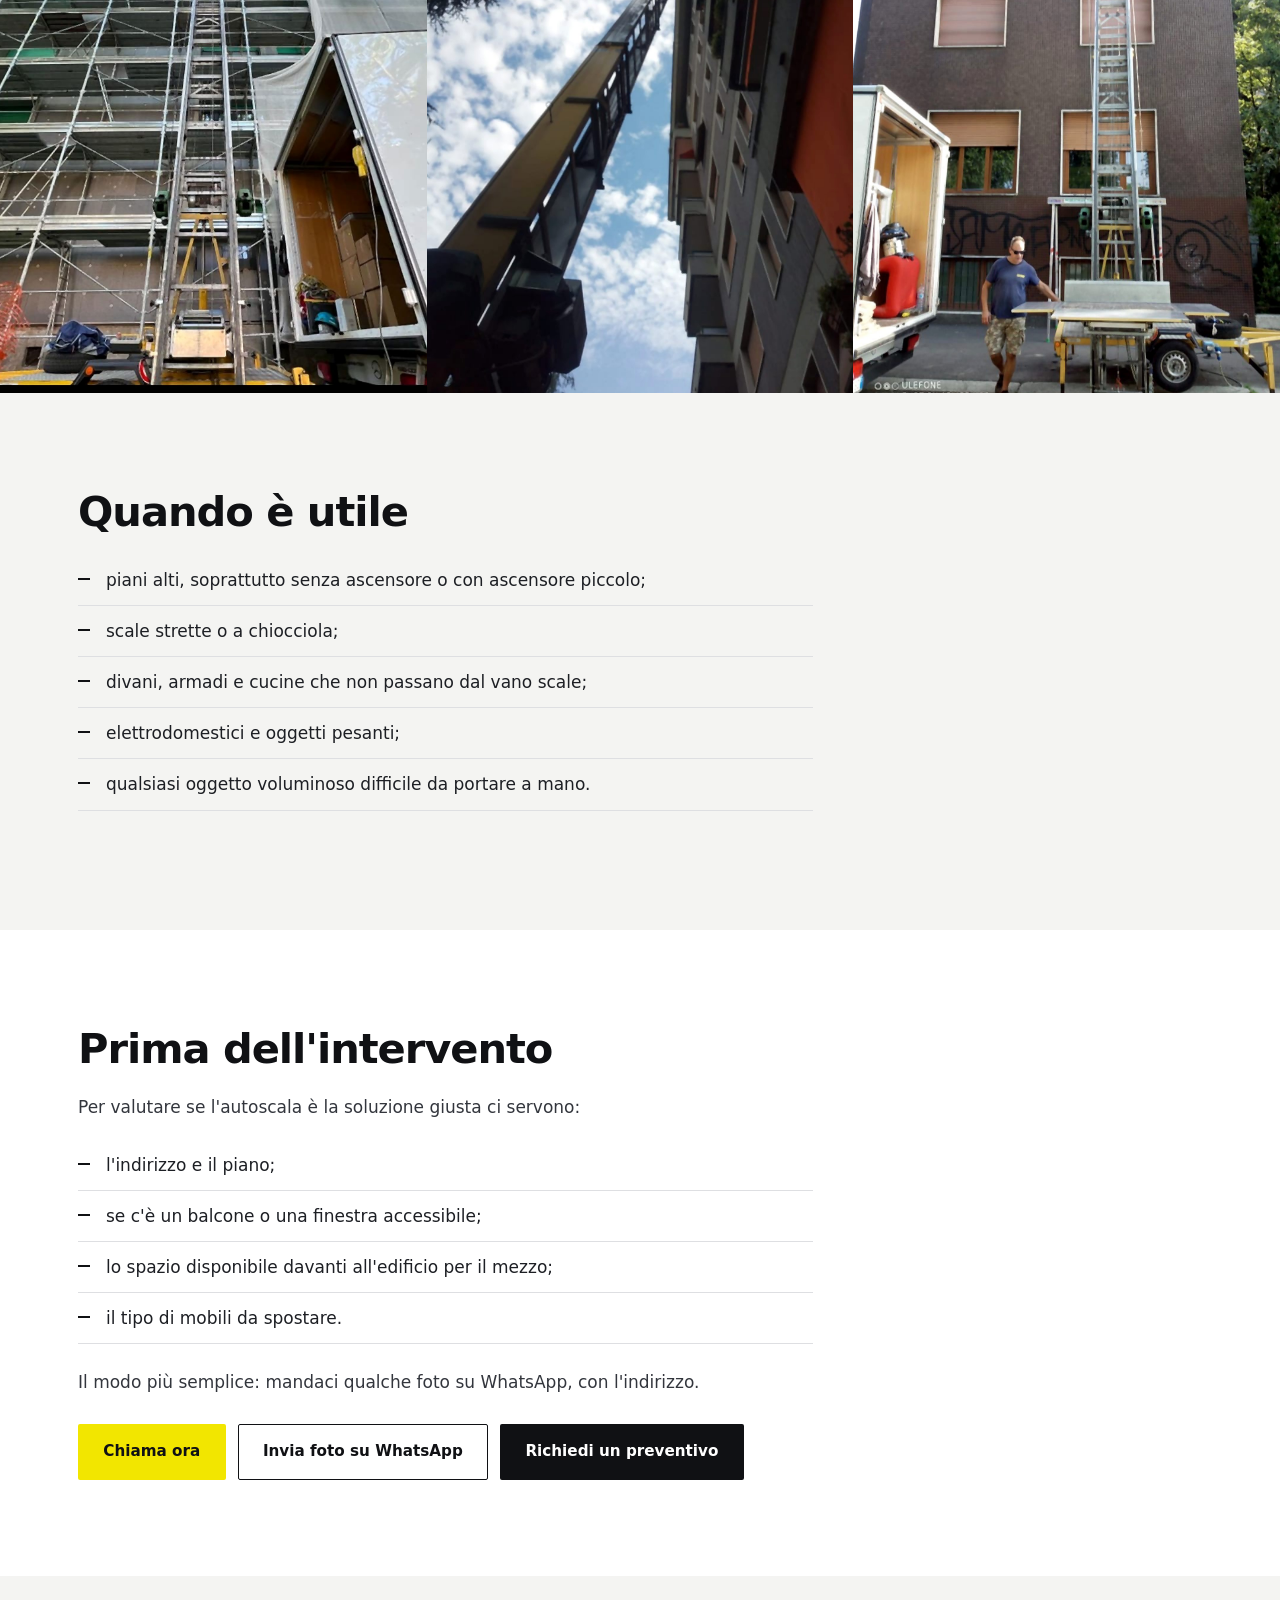
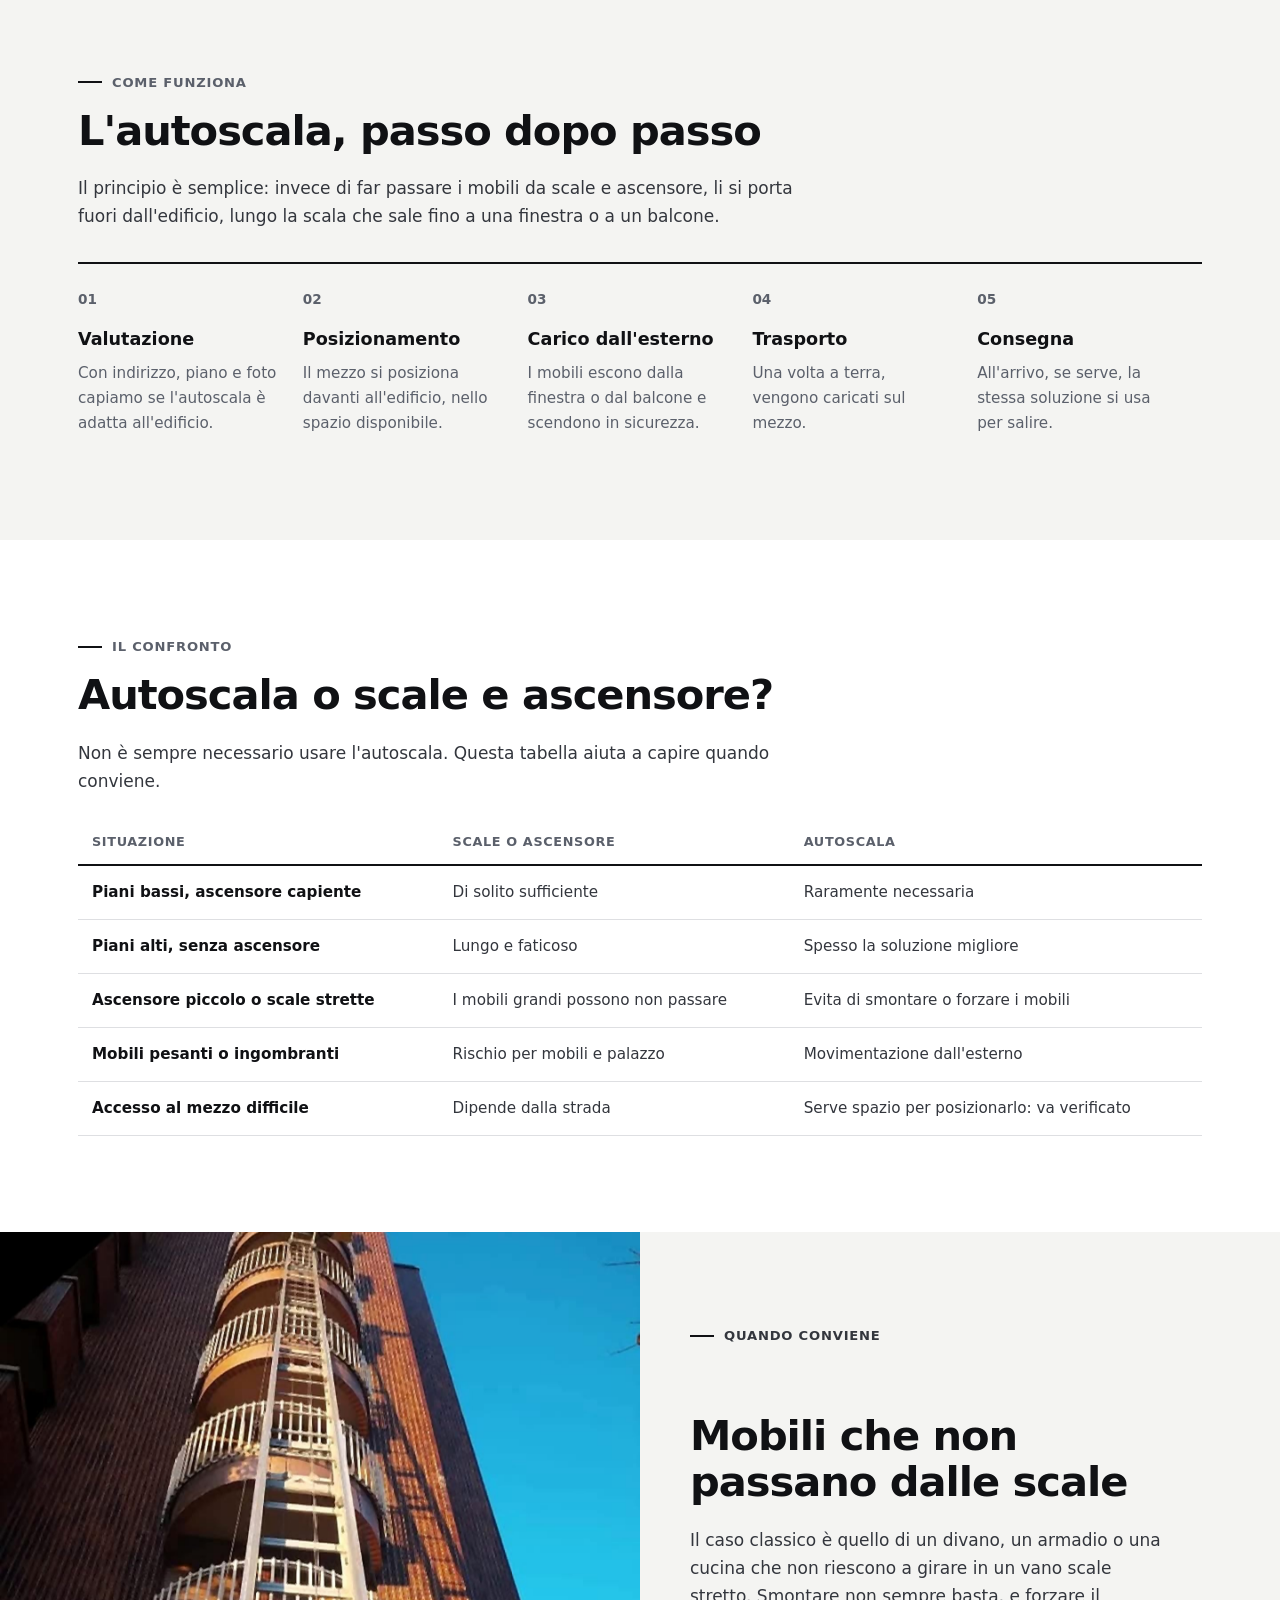
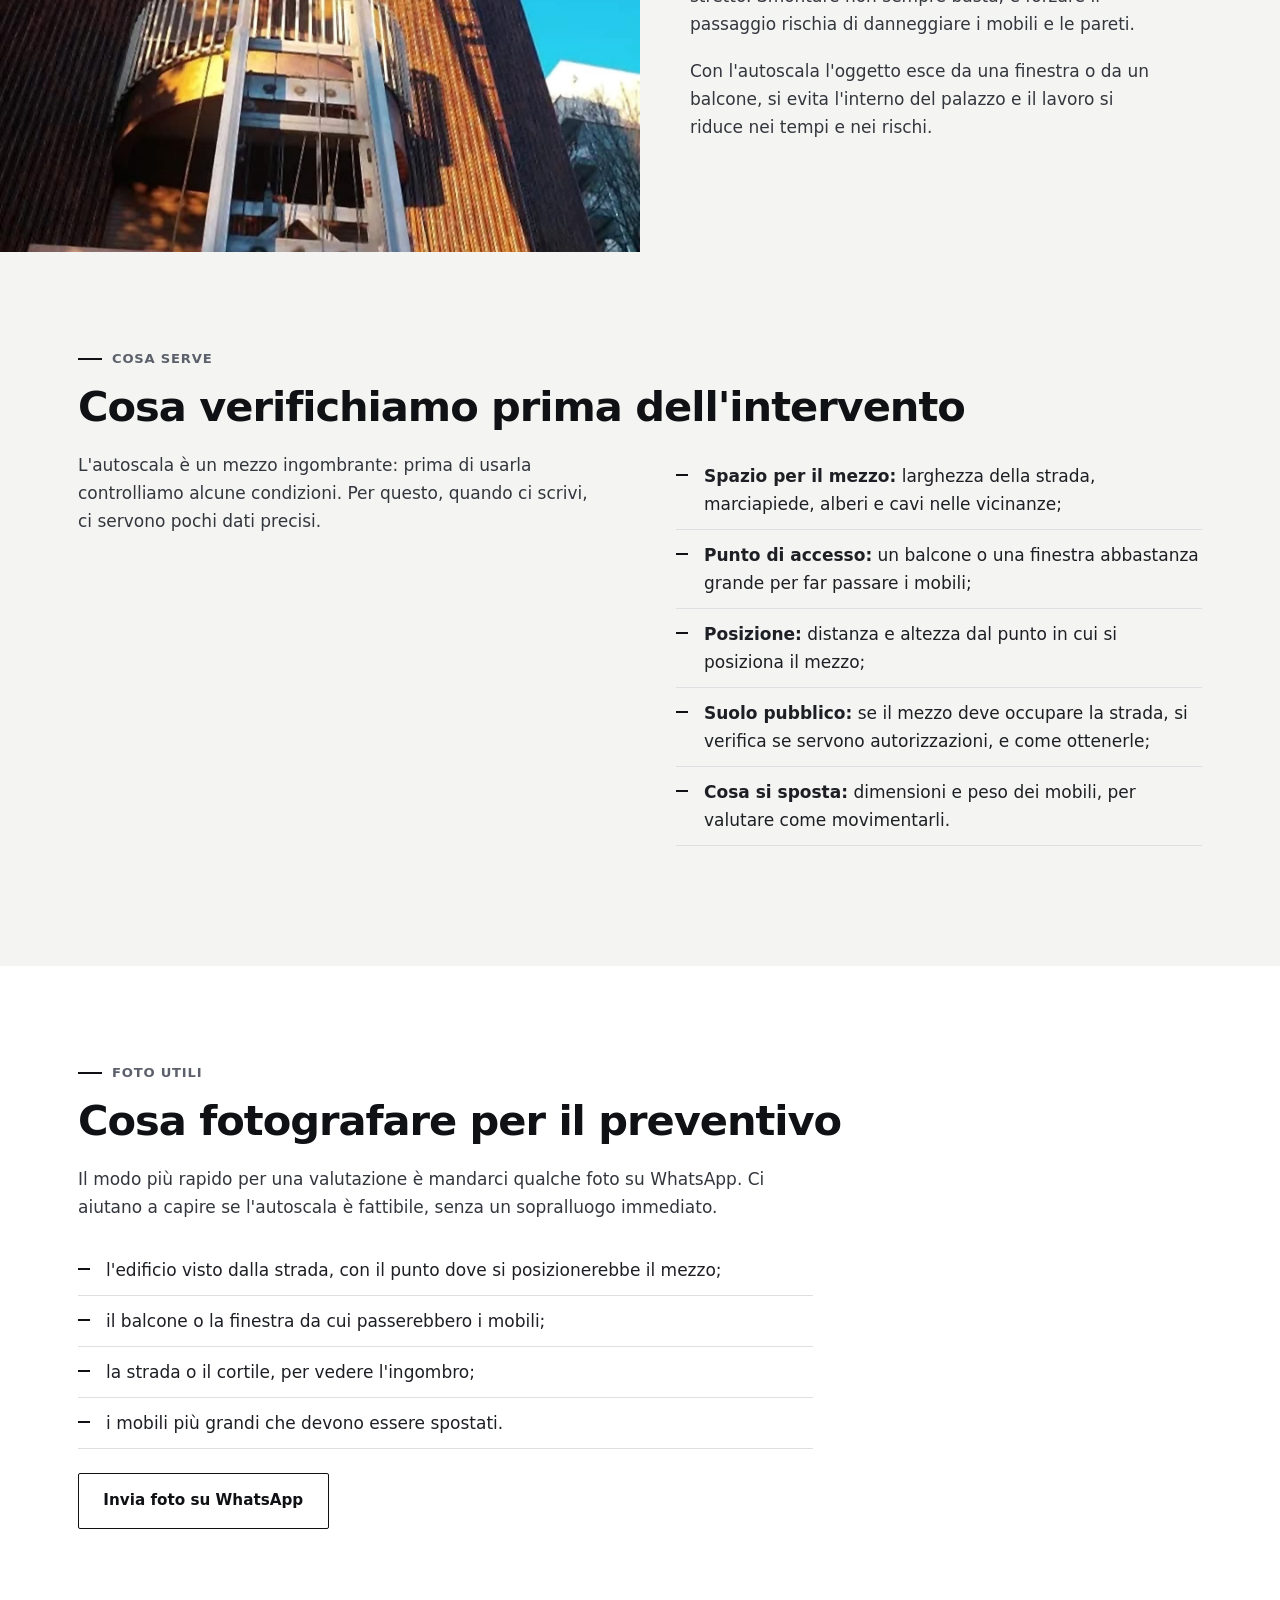
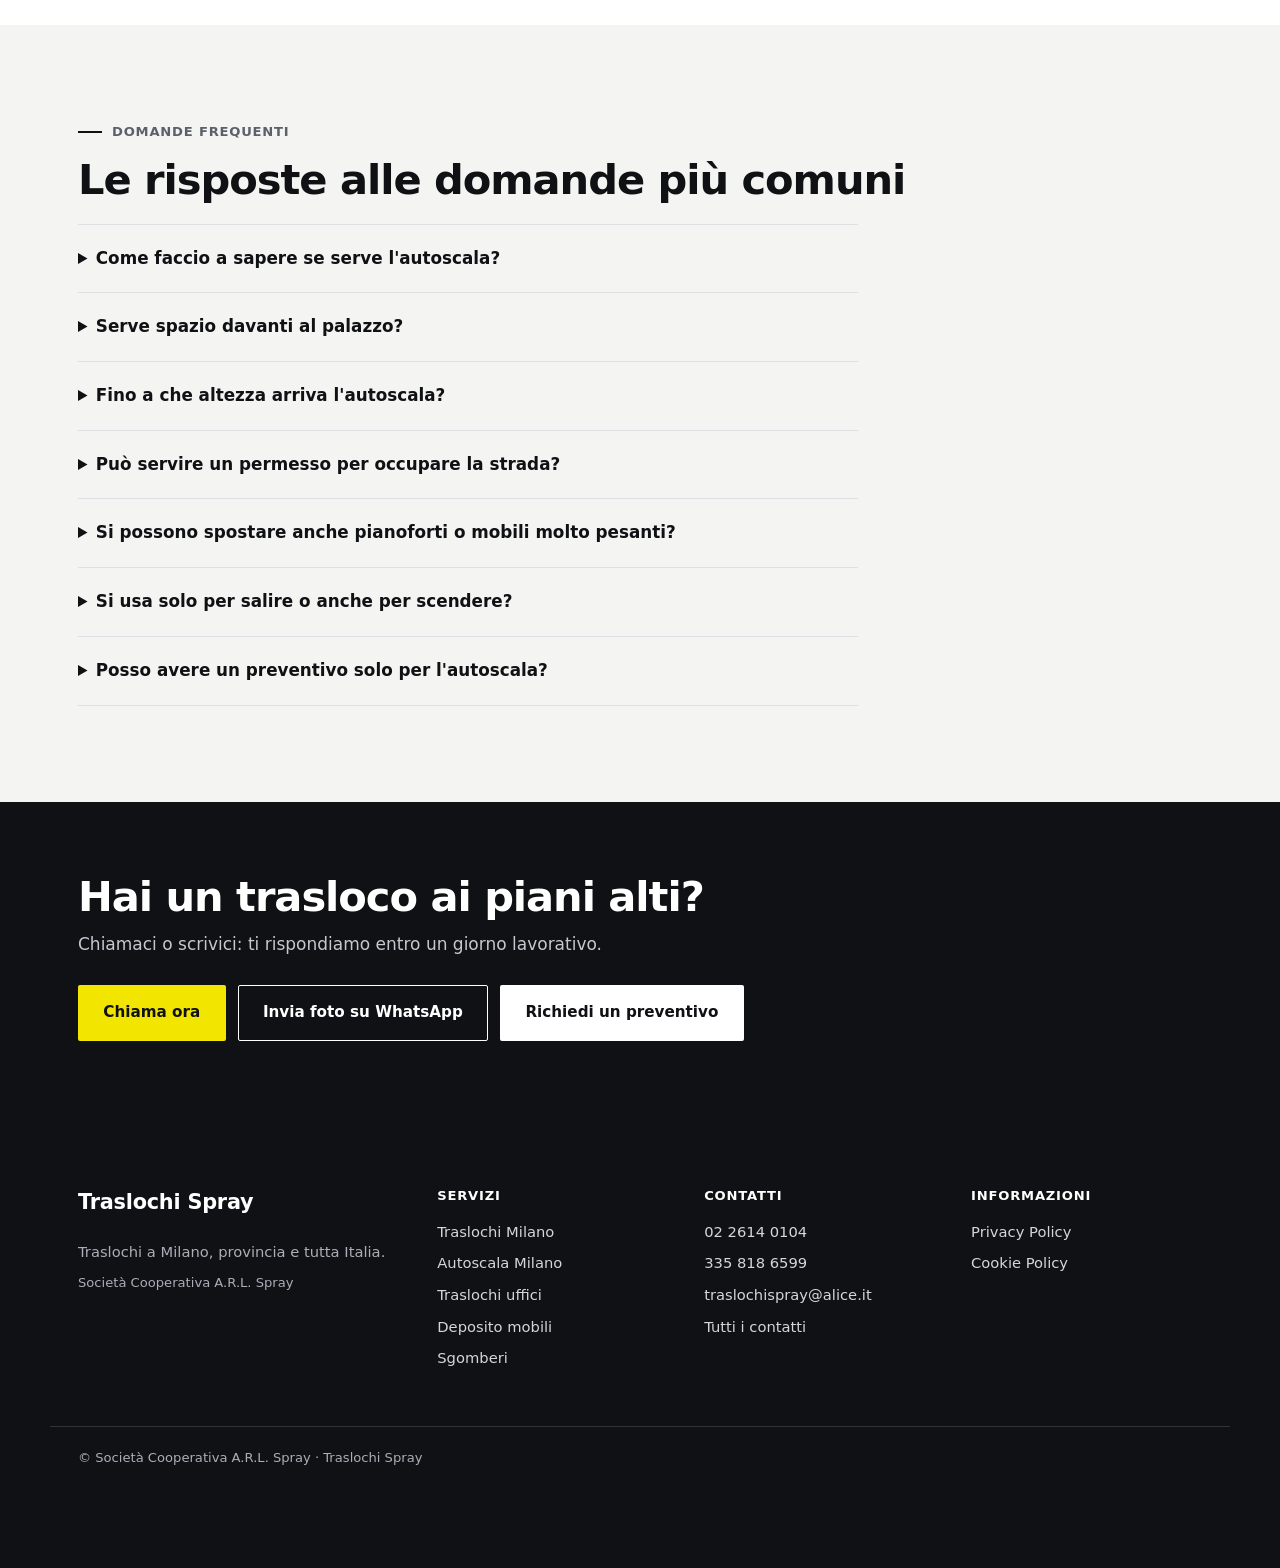
==== commit 2e03b601: "Pagine più approfondite, foto migliorate" ====
--- a/autoscala-milano/index.html
+++ b/autoscala-milano/index.html
@@ -14,7 +14,7 @@
 <meta property="og:image" content="https://www.traslochispray.com/img/autoscala-5.jpg">
 <link rel="icon" href="../img/logo.png">
 <link rel="stylesheet" href="../assets/style.css">
-<script type="application/ld+json">{"@context":"https://schema.org","@type":"FAQPage","mainEntity":[{"@type":"Question","name":"Come faccio a sapere se serve l'autoscala?","acceptedAnswer":{"@type":"Answer","text":"Mandaci l'indirizzo, il piano e qualche foto: ti diciamo se conviene e come procedere."}},{"@type":"Question","name":"Serve spazio davanti al palazzo?","acceptedAnswer":{"@type":"Answer","text":"Sì, il mezzo ha bisogno di spazio per posizionarsi. Lo verifichiamo insieme in fase di valutazione."}}]}</script>
+<script type="application/ld+json">{"@context":"https://schema.org","@type":"FAQPage","mainEntity":[{"@type":"Question","name":"Come faccio a sapere se serve l'autoscala?","acceptedAnswer":{"@type":"Answer","text":"Mandaci l'indirizzo, il piano e qualche foto: ti diciamo se conviene e come procedere."}},{"@type":"Question","name":"Serve spazio davanti al palazzo?","acceptedAnswer":{"@type":"Answer","text":"Sì, il mezzo ha bisogno di spazio per posizionarsi. Lo verifichiamo insieme in fase di valutazione."}},{"@type":"Question","name":"Fino a che altezza arriva l'autoscala?","acceptedAnswer":{"@type":"Answer","text":"Fino a 65 metri."}},{"@type":"Question","name":"Può servire un permesso per occupare la strada?","acceptedAnswer":{"@type":"Answer","text":"Se il mezzo deve occupare suolo pubblico, può essere necessario un permesso. Lo verifichiamo insieme in fase di valutazione, in base al luogo."}},{"@type":"Question","name":"Si possono spostare anche pianoforti o mobili molto pesanti?","acceptedAnswer":{"@type":"Answer","text":"Dipende da peso, dimensioni e dall'edificio. Descrivici cosa devi spostare e valutiamo il caso."}},{"@type":"Question","name":"Si usa solo per salire o anche per scendere?","acceptedAnswer":{"@type":"Answer","text":"Per entrambe le operazioni: i mobili possono essere calati dall'appartamento o sollevati verso la nuova abitazione."}},{"@type":"Question","name":"Posso avere un preventivo solo per l'autoscala?","acceptedAnswer":{"@type":"Answer","text":"Sì, puoi richiederci l'autoscala come servizio singolo oppure all'interno di un trasloco completo."}}]}</script>
 <script type="application/ld+json">{"@context":"https://schema.org","@type":"BreadcrumbList","itemListElement":[{"@type":"ListItem","position":1,"name":"Home","item":"https://www.traslochispray.com/"},{"@type":"ListItem","position":2,"name":"Autoscala Milano","item":"https://www.traslochispray.com/autoscala-milano/"}]}</script>
 </head>
 <body>
@@ -62,12 +62,7 @@
   <p>Il modo più semplice: mandaci qualche foto su WhatsApp, con l'indirizzo.</p>
   <div class="ctas"><a href="tel:+390226140104" class="btn btn-giallo">Chiama ora</a><a href="https://wa.me/393358186599?text=Buongiorno%2C%20vi%20invio%20le%20foto%20per%20valutare%20l'autoscala" class="btn btn-wa">Invia foto su WhatsApp</a><a href="../contatti/#preventivo" class="btn btn-rosso">Richiedi un preventivo</a></div>
 </div></section>
-<section class="sez chiaro"><div class="wrap">
-  <h2>Domande frequenti</h2>
-  <details><summary>Come faccio a sapere se serve l'autoscala?</summary><p>Mandaci l'indirizzo, il piano e qualche foto: ti diciamo se conviene e come procedere.</p></details>
-  <details><summary>Serve spazio davanti al palazzo?</summary><p>Sì, il mezzo ha bisogno di spazio per posizionarsi. Lo verifichiamo insieme in fase di valutazione.</p></details>
-</div></section>
-<section class="band"><div class="wrap"><h2>Hai un trasloco ai piani alti?</h2><p>Chiamaci o scrivici: ti rispondiamo entro un giorno lavorativo.</p><div class="ctas"><a href="tel:+390226140104" class="btn btn-giallo">Chiama ora</a><a href="https://wa.me/393358186599?text=Buongiorno%2C%20vi%20invio%20le%20foto%20per%20valutare%20l'autoscala" class="btn btn-wa">Invia foto su WhatsApp</a><a href="../contatti/#preventivo" class="btn btn-rosso">Richiedi un preventivo</a></div></div></section>
+<section class="sez chiaro"><div class="wrap"><p class="eyebrow">Come funziona</p><h2>L'autoscala, passo dopo passo</h2><p class="intro">Il principio è semplice: invece di far passare i mobili da scale e ascensore, li si porta fuori dall'edificio, lungo la scala che sale fino a una finestra o a un balcone.</p><ol class="passi"><li><b>Valutazione</b><span>Con indirizzo, piano e foto capiamo se l'autoscala è adatta all'edificio.</span></li><li><b>Posizionamento</b><span>Il mezzo si posiziona davanti all'edificio, nello spazio disponibile.</span></li><li><b>Carico dall'esterno</b><span>I mobili escono dalla finestra o dal balcone e scendono in sicurezza.</span></li><li><b>Trasporto</b><span>Una volta a terra, vengono caricati sul mezzo.</span></li><li><b>Consegna</b><span>All'arrivo, se serve, la stessa soluzione si usa per salire.</span></li></ol></div></section><section class="sez "><div class="wrap"><p class="eyebrow">Il confronto</p><h2>Autoscala o scale e ascensore?</h2><div class="testo"><p>Non è sempre necessario usare l'autoscala. Questa tabella aiuta a capire quando conviene.</p></div><div class="tw"><table><thead><tr><th>Situazione</th><th>Scale o ascensore</th><th>Autoscala</th></tr></thead><tbody><tr><td>Piani bassi, ascensore capiente</td><td>Di solito sufficiente</td><td>Raramente necessaria</td></tr><tr><td>Piani alti, senza ascensore</td><td>Lungo e faticoso</td><td>Spesso la soluzione migliore</td></tr><tr><td>Ascensore piccolo o scale strette</td><td>I mobili grandi possono non passare</td><td>Evita di smontare o forzare i mobili</td></tr><tr><td>Mobili pesanti o ingombranti</td><td>Rischio per mobili e palazzo</td><td>Movimentazione dall'esterno</td></tr><tr><td>Accesso al mezzo difficile</td><td>Dipende dalla strada</td><td>Serve spazio per posizionarlo: va verificato</td></tr></tbody></table></div></div></section><section class="split rev"><div class="split-t"><div class="testo"><p class="eyebrow">Quando conviene</p><h2>Mobili che non passano dalle scale</h2><p>Il caso classico è quello di un divano, un armadio o una cucina che non riescono a girare in un vano scale stretto. Smontare non sempre basta, e forzare il passaggio rischia di danneggiare i mobili e le pareti.</p><p>Con l'autoscala l'oggetto esce da una finestra o da un balcone, si evita l'interno del palazzo e il lavoro si riduce nei tempi e nei rischi.</p></div></div><div class="split-i"><img src="../img/autoscala-1.jpg" alt="Autoscala su facciata di un palazzo alto a Milano" width="720" height="900" loading="lazy"></div></section><section class="sez chiaro"><div class="wrap"><p class="eyebrow">Cosa serve</p><h2>Cosa verifichiamo prima dell'intervento</h2><div class="due-col top"><div class="testo"><p>L'autoscala è un mezzo ingombrante: prima di usarla controlliamo alcune condizioni. Per questo, quando ci scrivi, ci servono pochi dati precisi.</p></div><div class="testo"><ul class="lista"><li><b>Spazio per il mezzo:</b> larghezza della strada, marciapiede, alberi e cavi nelle vicinanze;</li><li><b>Punto di accesso:</b> un balcone o una finestra abbastanza grande per far passare i mobili;</li><li><b>Posizione:</b> distanza e altezza dal punto in cui si posiziona il mezzo;</li><li><b>Suolo pubblico:</b> se il mezzo deve occupare la strada, si verifica se servono autorizzazioni, e come ottenerle;</li><li><b>Cosa si sposta:</b> dimensioni e peso dei mobili, per valutare come movimentarli.</li></ul></div></div></div></section><section class="sez "><div class="wrap"><p class="eyebrow">Foto utili</p><h2>Cosa fotografare per il preventivo</h2><div class="testo"><p>Il modo più rapido per una valutazione è mandarci qualche foto su WhatsApp. Ci aiutano a capire se l'autoscala è fattibile, senza un sopralluogo immediato.</p></div><ul class="lista"><li>l'edificio visto dalla strada, con il punto dove si posizionerebbe il mezzo;</li><li>il balcone o la finestra da cui passerebbero i mobili;</li><li>la strada o il cortile, per vedere l'ingombro;</li><li>i mobili più grandi che devono essere spostati.</li></ul><div class="ctas" style="margin-top:24px"><a href="https://wa.me/393358186599?text=Buongiorno%2C%20vi%20invio%20le%20foto%20per%20valutare%20l%27autoscala" class="btn btn-wa">Invia foto su WhatsApp</a></div></div></section><section class="sez chiaro" id="faq"><div class="wrap"><p class="eyebrow">Domande frequenti</p><h2>Le risposte alle domande più comuni</h2><details><summary>Come faccio a sapere se serve l'autoscala?</summary><p>Mandaci l'indirizzo, il piano e qualche foto: ti diciamo se conviene e come procedere.</p></details><details><summary>Serve spazio davanti al palazzo?</summary><p>Sì, il mezzo ha bisogno di spazio per posizionarsi. Lo verifichiamo insieme in fase di valutazione.</p></details><details><summary>Fino a che altezza arriva l'autoscala?</summary><p>Fino a 65 metri.</p></details><details><summary>Può servire un permesso per occupare la strada?</summary><p>Se il mezzo deve occupare suolo pubblico, può essere necessario un permesso. Lo verifichiamo insieme in fase di valutazione, in base al luogo.</p></details><details><summary>Si possono spostare anche pianoforti o mobili molto pesanti?</summary><p>Dipende da peso, dimensioni e dall'edificio. Descrivici cosa devi spostare e valutiamo il caso.</p></details><details><summary>Si usa solo per salire o anche per scendere?</summary><p>Per entrambe le operazioni: i mobili possono essere calati dall'appartamento o sollevati verso la nuova abitazione.</p></details><details><summary>Posso avere un preventivo solo per l'autoscala?</summary><p>Sì, puoi richiederci l'autoscala come servizio singolo oppure all'interno di un trasloco completo.</p></details></div></section><section class="band"><div class="wrap"><h2>Hai un trasloco ai piani alti?</h2><p>Chiamaci o scrivici: ti rispondiamo entro un giorno lavorativo.</p><div class="ctas"><a href="tel:+390226140104" class="btn btn-giallo">Chiama ora</a><a href="https://wa.me/393358186599?text=Buongiorno%2C%20vi%20invio%20le%20foto%20per%20valutare%20l'autoscala" class="btn btn-wa">Invia foto su WhatsApp</a><a href="../contatti/#preventivo" class="btn btn-rosso">Richiedi un preventivo</a></div></div></section>
 </main>
 <footer class="foot">
   <div class="wrap cols4">
--- a/assets/style.css
+++ b/assets/style.css
@@ -178,3 +178,19 @@
 }
 @media(min-width:761px) and (max-width:1060px){.grid{grid-template-columns:1fr 1fr}}
 @media(min-width:1061px){.grid.g8{grid-template-columns:repeat(4,1fr)}}
+/* contenuti aggiuntivi */
+.split.rev .split-i{order:-1}
+.split:not(.scuro) .split-t{background:var(--chiaro)}
+.split .eyebrow{margin-bottom:1em}
+.tw{overflow-x:auto}
+table{width:100%;border-collapse:collapse;font-size:.95rem}
+th{text-align:left;font-size:.8rem;text-transform:uppercase;letter-spacing:.05em;color:var(--grigio);padding:12px 14px;border-bottom:2px solid var(--nero)}
+td{padding:14px;border-bottom:1px solid var(--linea);vertical-align:top;color:#33363D}
+td:first-child{font-weight:600;color:var(--nero)}
+.intro{margin-bottom:0}
+.sez .grid{margin-top:32px}
+.sez .passi{margin-top:32px}
+.sez .testo+.lista,.sez .testo+.grid,.sez .testo+.tw,.sez .testo+.passi{margin-top:24px}
+.sez .intro+.grid,.sez .intro+.passi{margin-top:32px}
+.card h3{font-size:1.1rem}
+@media(max-width:860px){.split.rev .split-i{order:0}}
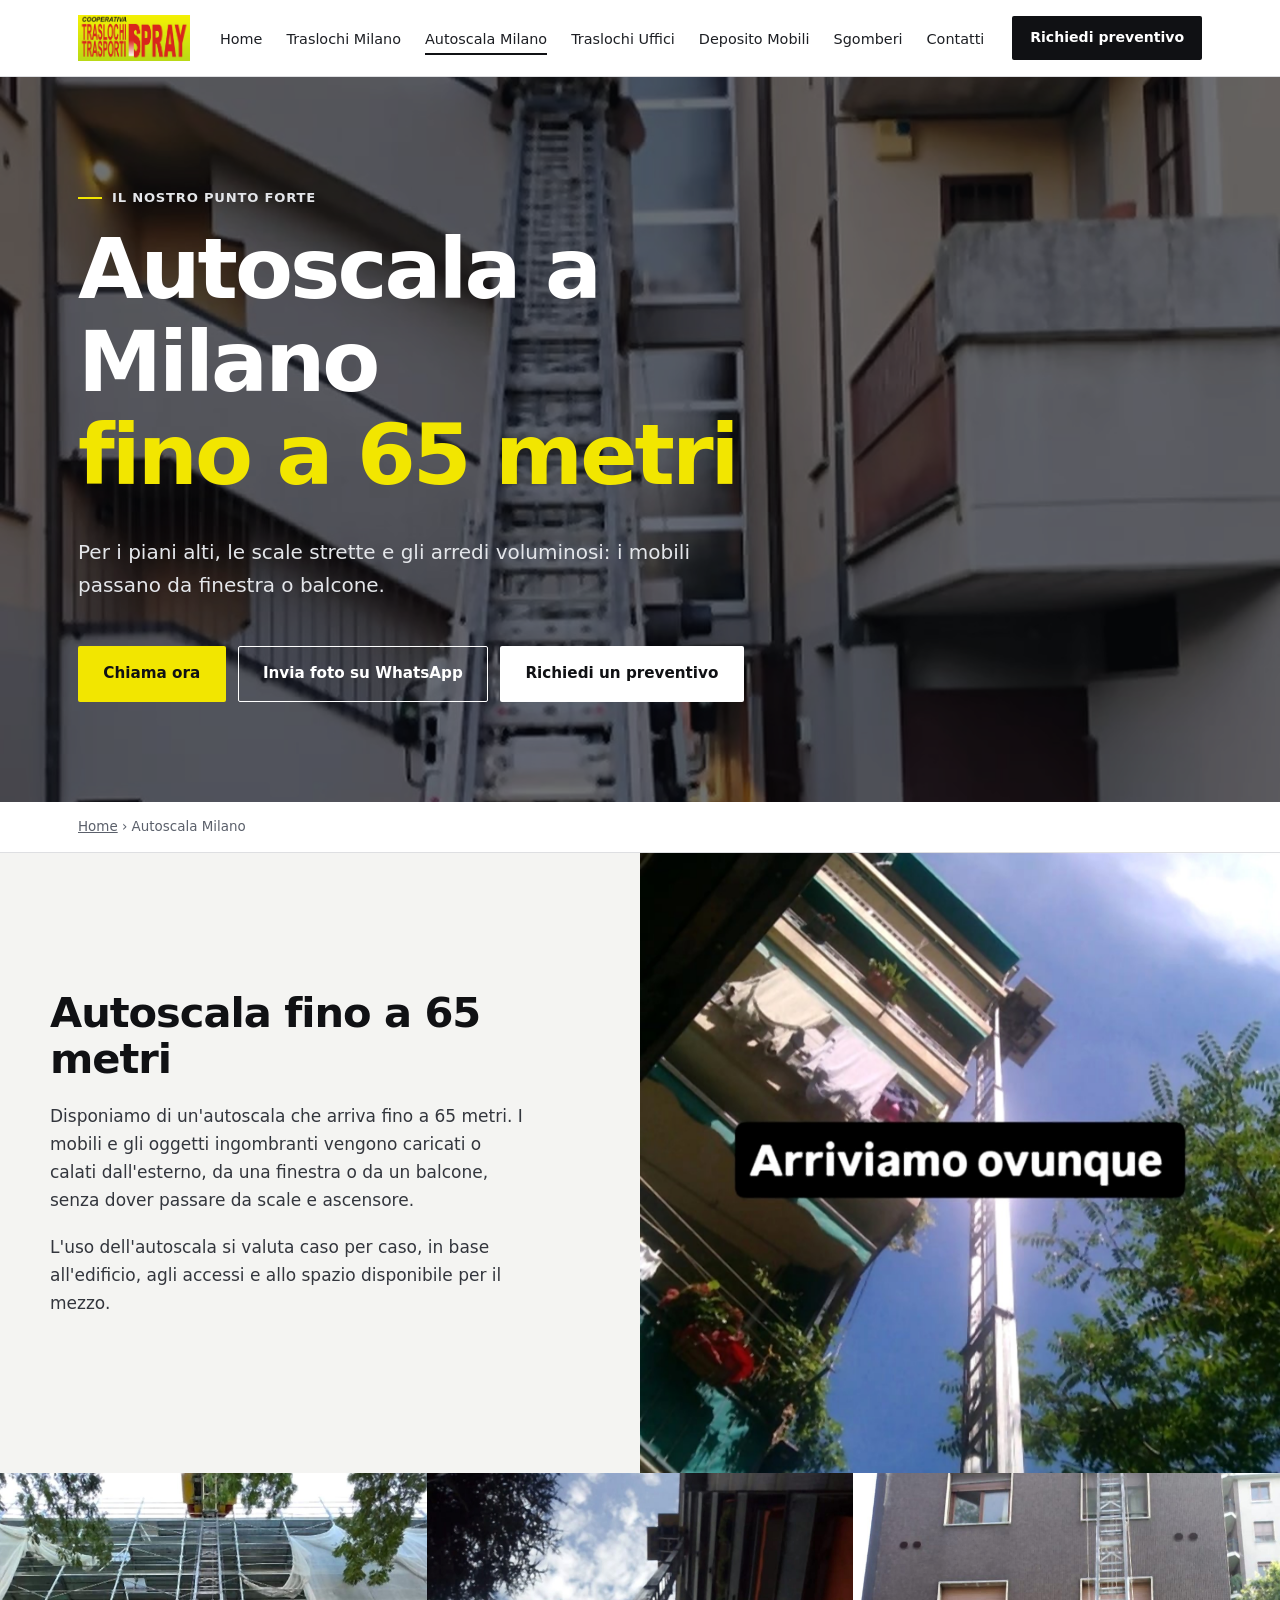
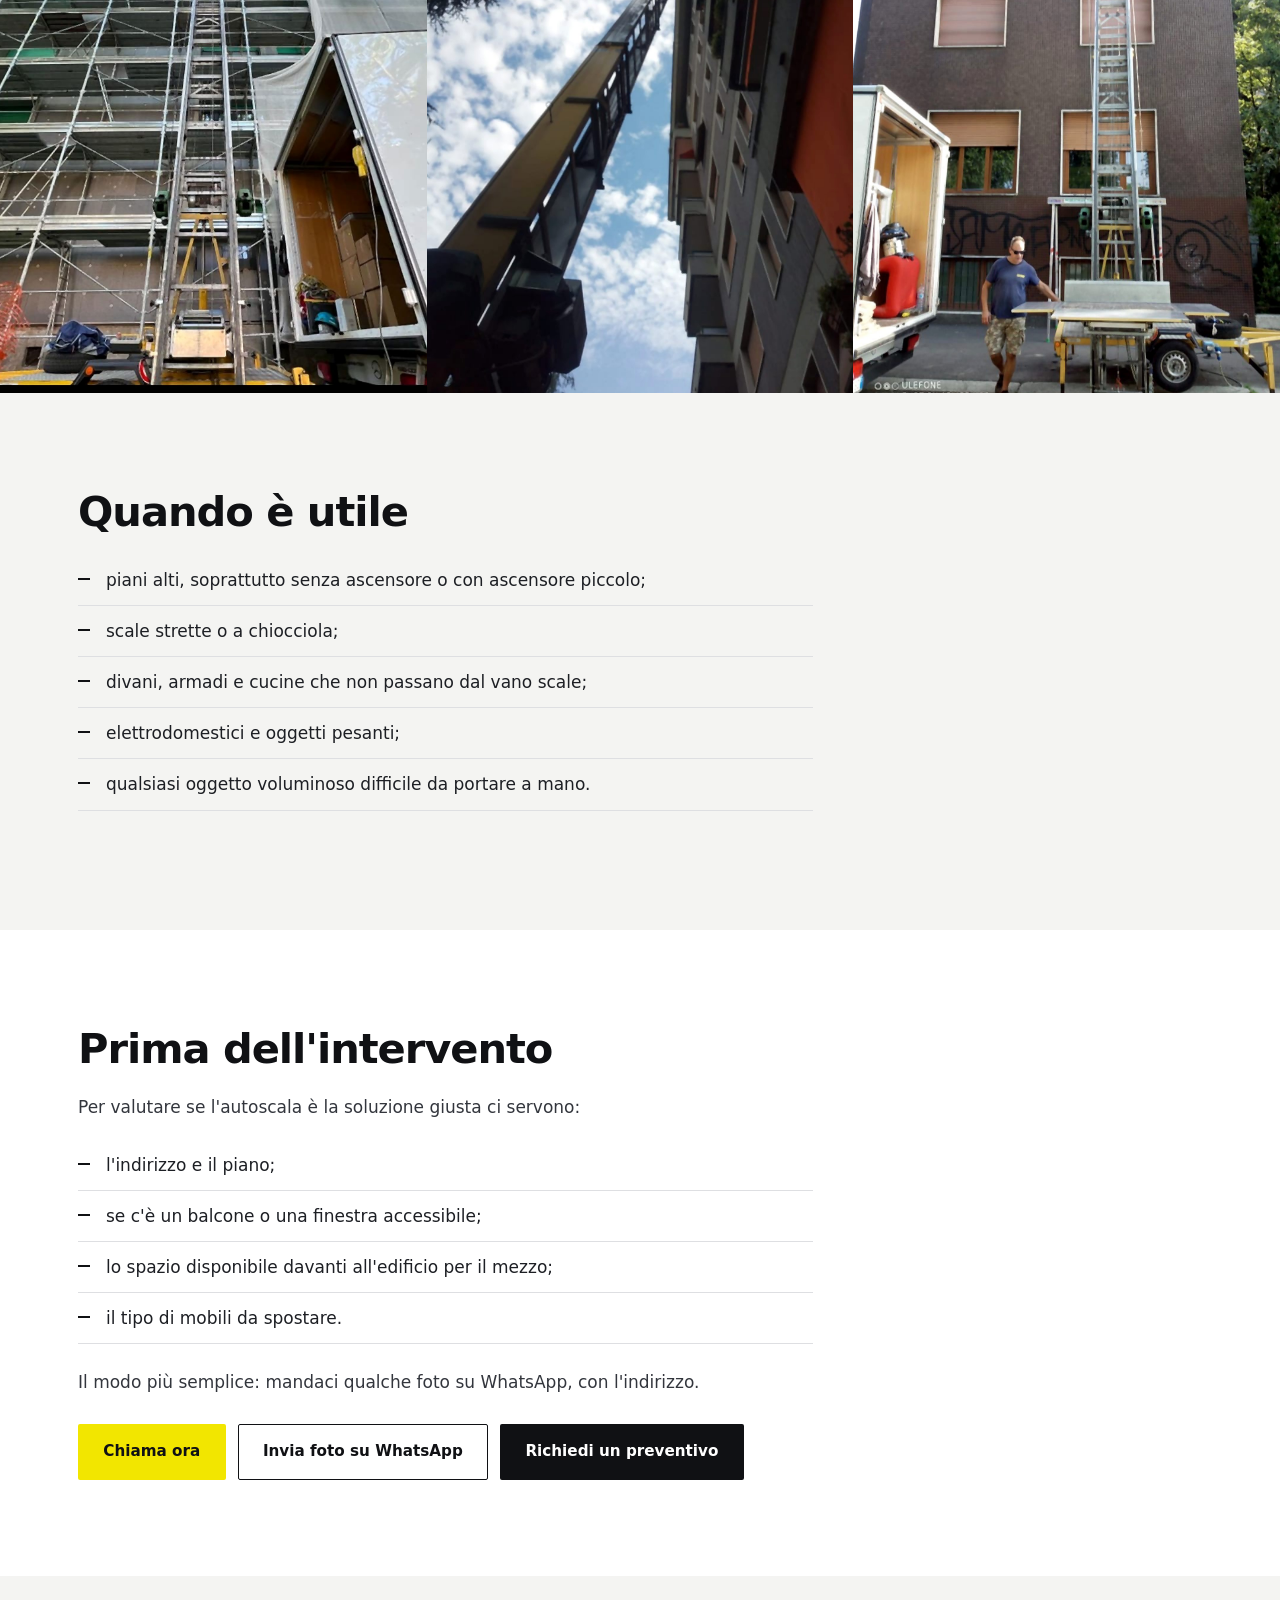
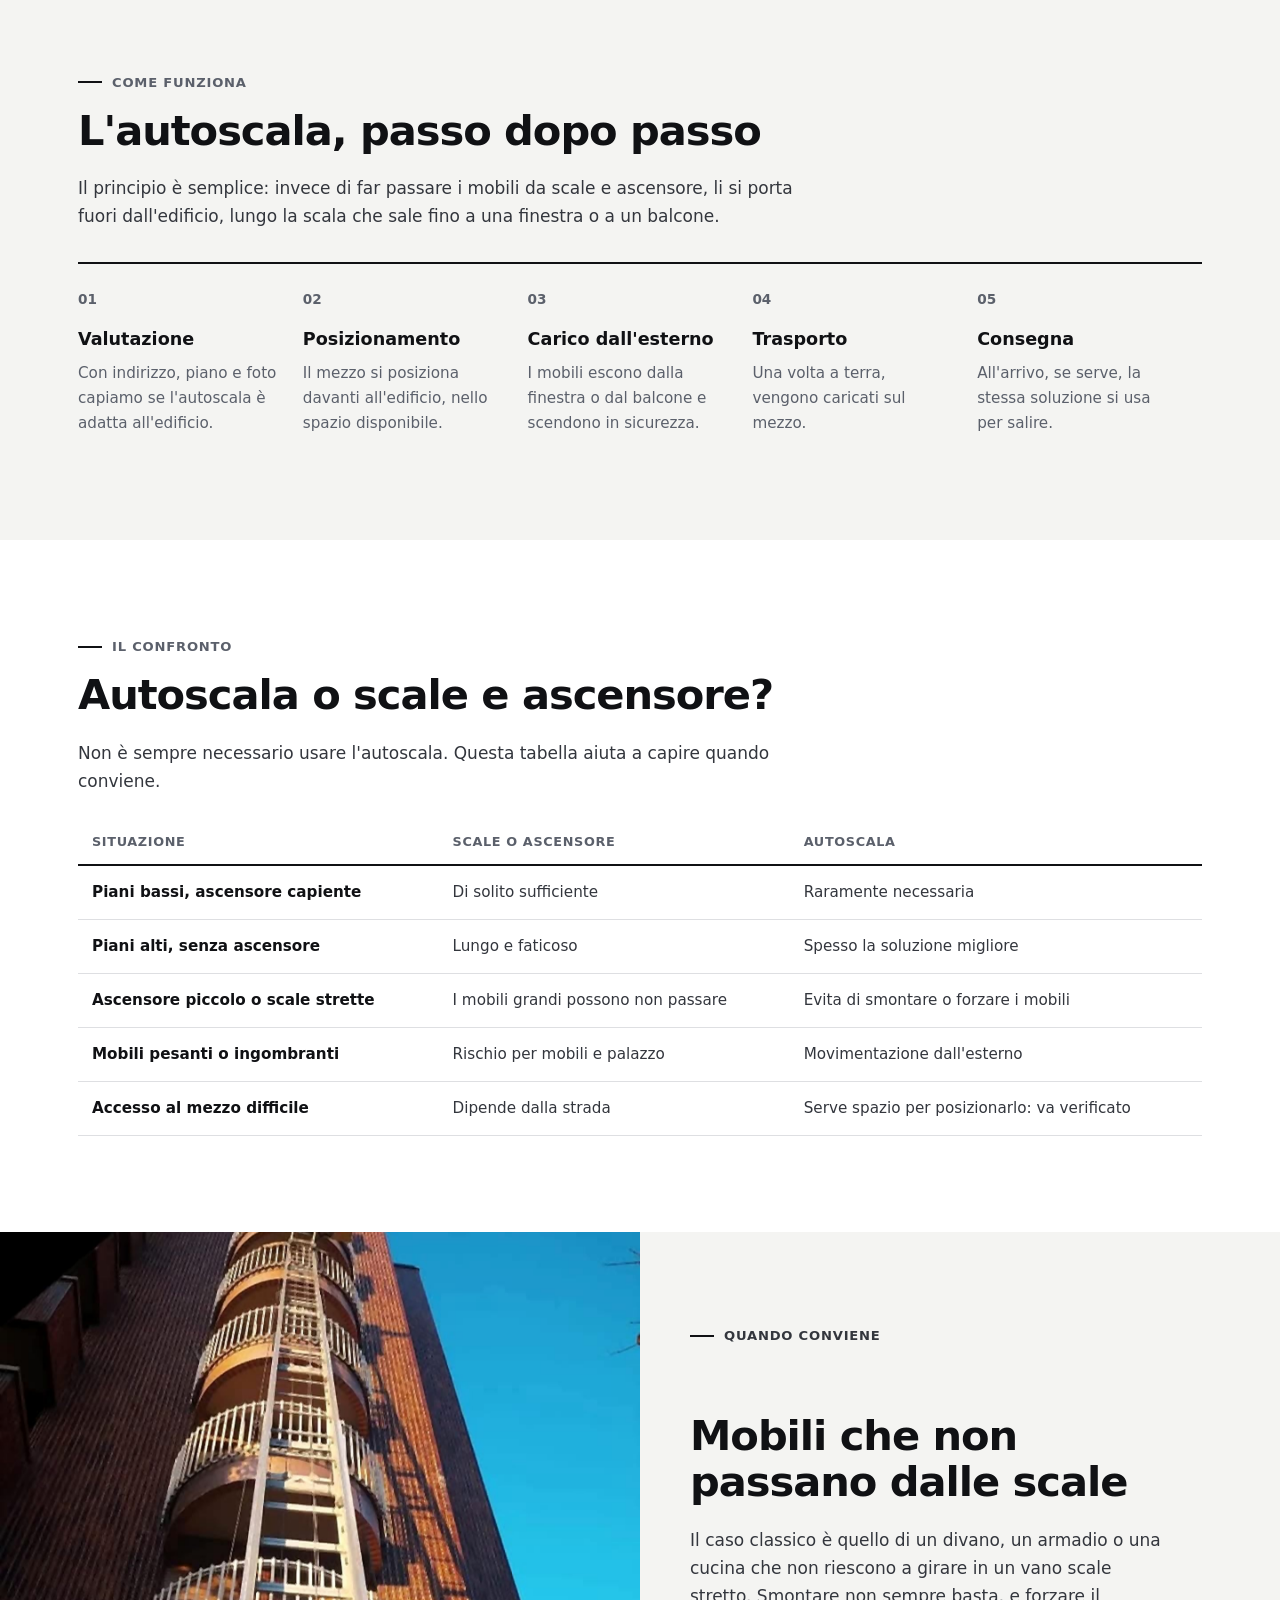
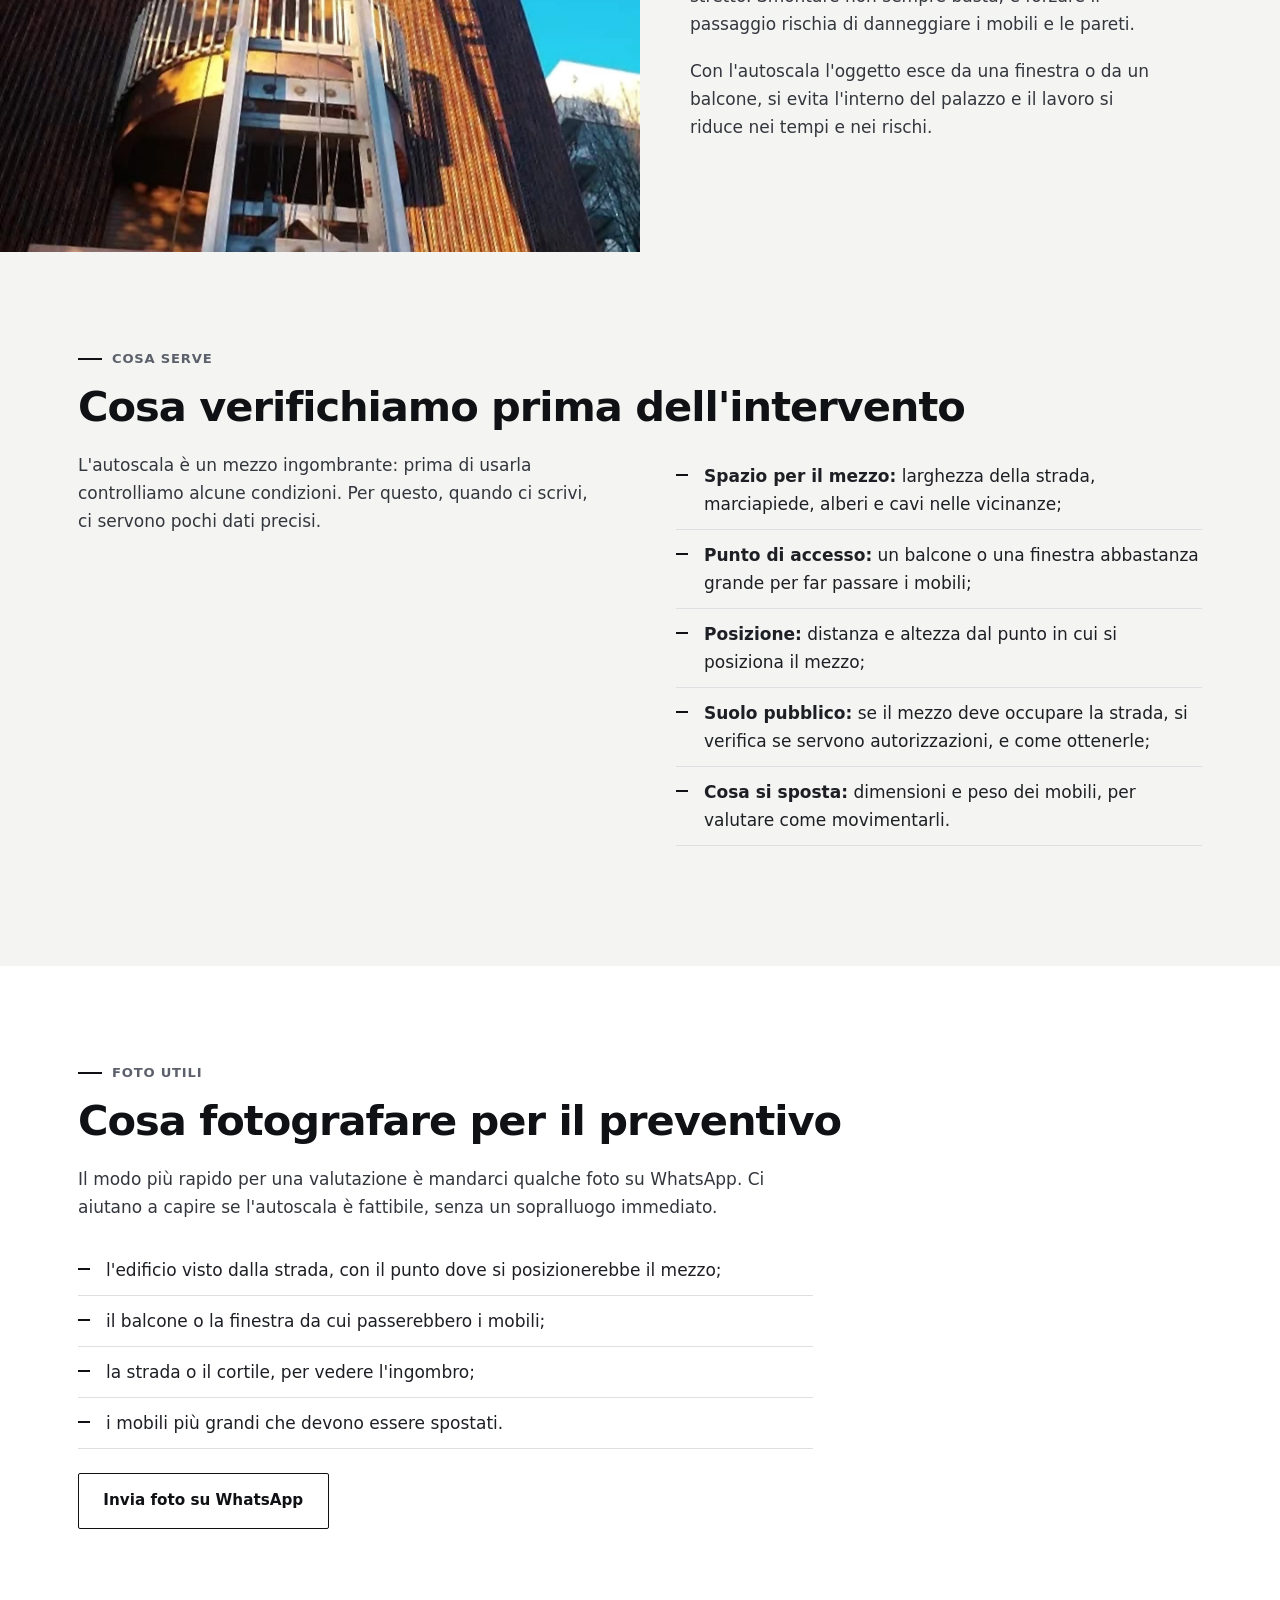
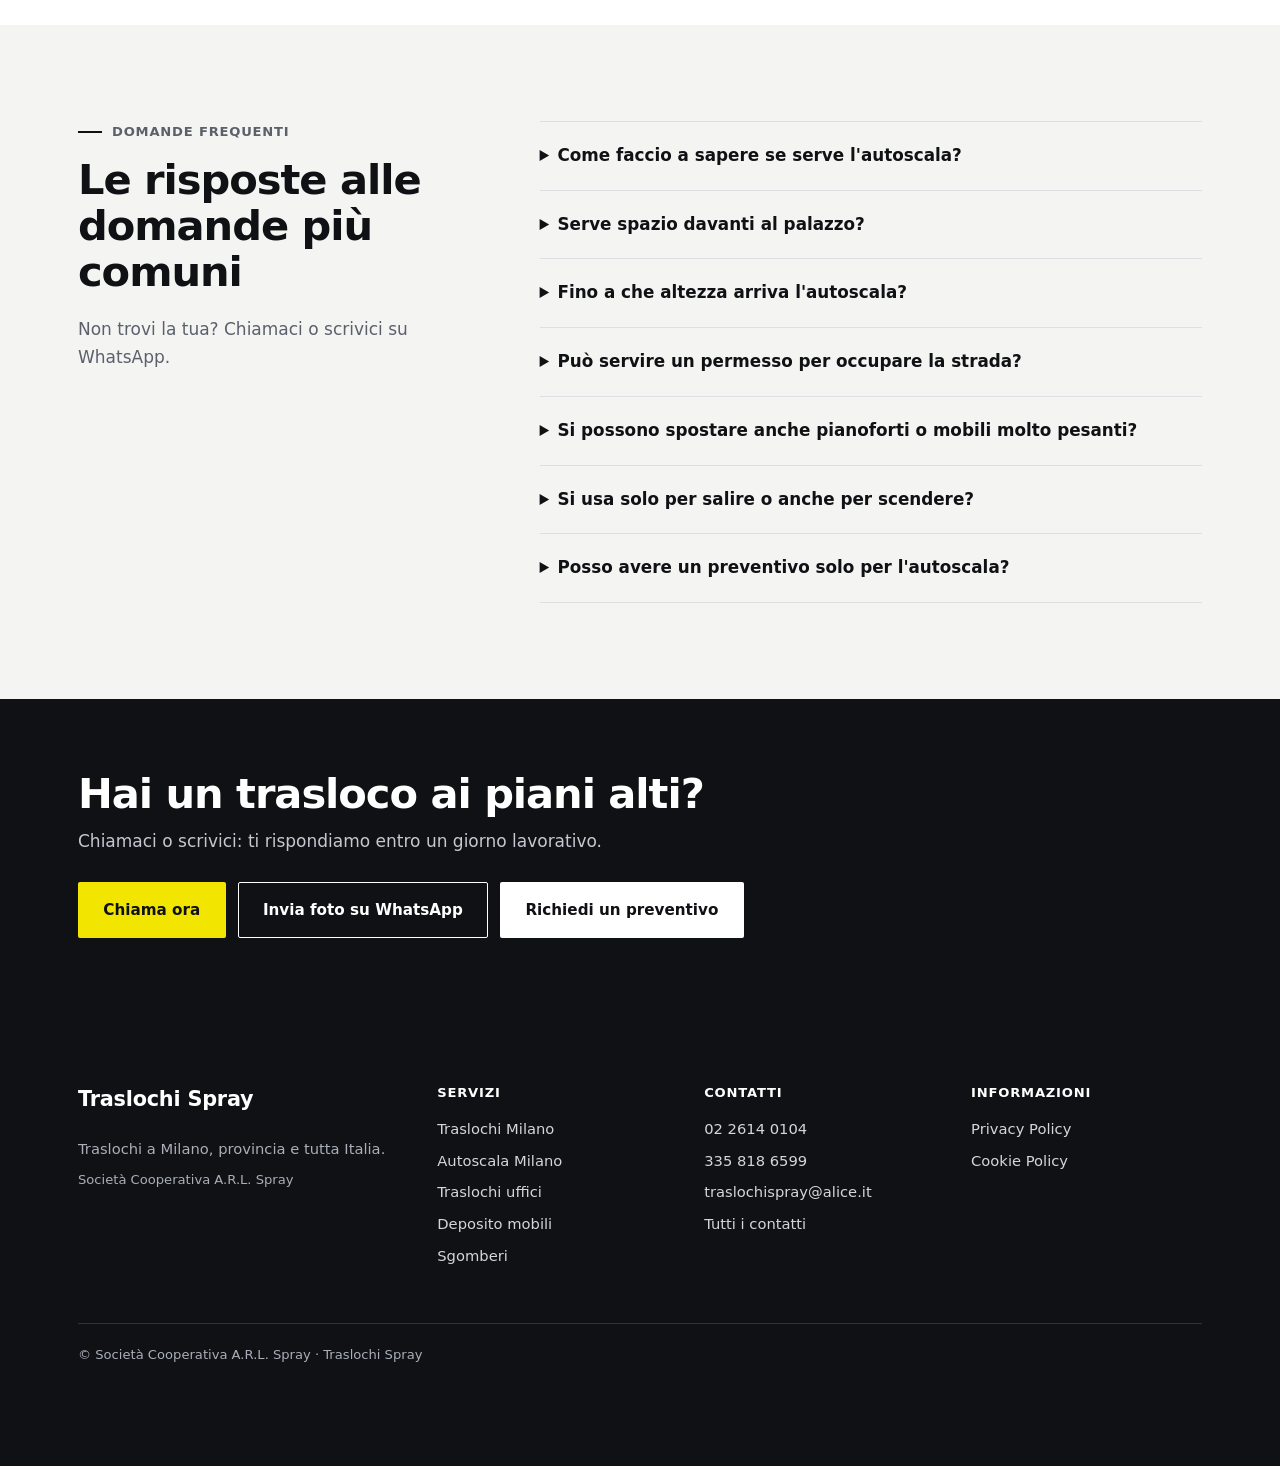
==== commit 14f3c1ed: "Sistemata parte bassa home" ====
--- a/autoscala-milano/index.html
+++ b/autoscala-milano/index.html
@@ -62,7 +62,7 @@
   <p>Il modo più semplice: mandaci qualche foto su WhatsApp, con l'indirizzo.</p>
   <div class="ctas"><a href="tel:+390226140104" class="btn btn-giallo">Chiama ora</a><a href="https://wa.me/393358186599?text=Buongiorno%2C%20vi%20invio%20le%20foto%20per%20valutare%20l'autoscala" class="btn btn-wa">Invia foto su WhatsApp</a><a href="../contatti/#preventivo" class="btn btn-rosso">Richiedi un preventivo</a></div>
 </div></section>
-<section class="sez chiaro"><div class="wrap"><p class="eyebrow">Come funziona</p><h2>L'autoscala, passo dopo passo</h2><p class="intro">Il principio è semplice: invece di far passare i mobili da scale e ascensore, li si porta fuori dall'edificio, lungo la scala che sale fino a una finestra o a un balcone.</p><ol class="passi"><li><b>Valutazione</b><span>Con indirizzo, piano e foto capiamo se l'autoscala è adatta all'edificio.</span></li><li><b>Posizionamento</b><span>Il mezzo si posiziona davanti all'edificio, nello spazio disponibile.</span></li><li><b>Carico dall'esterno</b><span>I mobili escono dalla finestra o dal balcone e scendono in sicurezza.</span></li><li><b>Trasporto</b><span>Una volta a terra, vengono caricati sul mezzo.</span></li><li><b>Consegna</b><span>All'arrivo, se serve, la stessa soluzione si usa per salire.</span></li></ol></div></section><section class="sez "><div class="wrap"><p class="eyebrow">Il confronto</p><h2>Autoscala o scale e ascensore?</h2><div class="testo"><p>Non è sempre necessario usare l'autoscala. Questa tabella aiuta a capire quando conviene.</p></div><div class="tw"><table><thead><tr><th>Situazione</th><th>Scale o ascensore</th><th>Autoscala</th></tr></thead><tbody><tr><td>Piani bassi, ascensore capiente</td><td>Di solito sufficiente</td><td>Raramente necessaria</td></tr><tr><td>Piani alti, senza ascensore</td><td>Lungo e faticoso</td><td>Spesso la soluzione migliore</td></tr><tr><td>Ascensore piccolo o scale strette</td><td>I mobili grandi possono non passare</td><td>Evita di smontare o forzare i mobili</td></tr><tr><td>Mobili pesanti o ingombranti</td><td>Rischio per mobili e palazzo</td><td>Movimentazione dall'esterno</td></tr><tr><td>Accesso al mezzo difficile</td><td>Dipende dalla strada</td><td>Serve spazio per posizionarlo: va verificato</td></tr></tbody></table></div></div></section><section class="split rev"><div class="split-t"><div class="testo"><p class="eyebrow">Quando conviene</p><h2>Mobili che non passano dalle scale</h2><p>Il caso classico è quello di un divano, un armadio o una cucina che non riescono a girare in un vano scale stretto. Smontare non sempre basta, e forzare il passaggio rischia di danneggiare i mobili e le pareti.</p><p>Con l'autoscala l'oggetto esce da una finestra o da un balcone, si evita l'interno del palazzo e il lavoro si riduce nei tempi e nei rischi.</p></div></div><div class="split-i"><img src="../img/autoscala-1.jpg" alt="Autoscala su facciata di un palazzo alto a Milano" width="720" height="900" loading="lazy"></div></section><section class="sez chiaro"><div class="wrap"><p class="eyebrow">Cosa serve</p><h2>Cosa verifichiamo prima dell'intervento</h2><div class="due-col top"><div class="testo"><p>L'autoscala è un mezzo ingombrante: prima di usarla controlliamo alcune condizioni. Per questo, quando ci scrivi, ci servono pochi dati precisi.</p></div><div class="testo"><ul class="lista"><li><b>Spazio per il mezzo:</b> larghezza della strada, marciapiede, alberi e cavi nelle vicinanze;</li><li><b>Punto di accesso:</b> un balcone o una finestra abbastanza grande per far passare i mobili;</li><li><b>Posizione:</b> distanza e altezza dal punto in cui si posiziona il mezzo;</li><li><b>Suolo pubblico:</b> se il mezzo deve occupare la strada, si verifica se servono autorizzazioni, e come ottenerle;</li><li><b>Cosa si sposta:</b> dimensioni e peso dei mobili, per valutare come movimentarli.</li></ul></div></div></div></section><section class="sez "><div class="wrap"><p class="eyebrow">Foto utili</p><h2>Cosa fotografare per il preventivo</h2><div class="testo"><p>Il modo più rapido per una valutazione è mandarci qualche foto su WhatsApp. Ci aiutano a capire se l'autoscala è fattibile, senza un sopralluogo immediato.</p></div><ul class="lista"><li>l'edificio visto dalla strada, con il punto dove si posizionerebbe il mezzo;</li><li>il balcone o la finestra da cui passerebbero i mobili;</li><li>la strada o il cortile, per vedere l'ingombro;</li><li>i mobili più grandi che devono essere spostati.</li></ul><div class="ctas" style="margin-top:24px"><a href="https://wa.me/393358186599?text=Buongiorno%2C%20vi%20invio%20le%20foto%20per%20valutare%20l%27autoscala" class="btn btn-wa">Invia foto su WhatsApp</a></div></div></section><section class="sez chiaro" id="faq"><div class="wrap"><p class="eyebrow">Domande frequenti</p><h2>Le risposte alle domande più comuni</h2><details><summary>Come faccio a sapere se serve l'autoscala?</summary><p>Mandaci l'indirizzo, il piano e qualche foto: ti diciamo se conviene e come procedere.</p></details><details><summary>Serve spazio davanti al palazzo?</summary><p>Sì, il mezzo ha bisogno di spazio per posizionarsi. Lo verifichiamo insieme in fase di valutazione.</p></details><details><summary>Fino a che altezza arriva l'autoscala?</summary><p>Fino a 65 metri.</p></details><details><summary>Può servire un permesso per occupare la strada?</summary><p>Se il mezzo deve occupare suolo pubblico, può essere necessario un permesso. Lo verifichiamo insieme in fase di valutazione, in base al luogo.</p></details><details><summary>Si possono spostare anche pianoforti o mobili molto pesanti?</summary><p>Dipende da peso, dimensioni e dall'edificio. Descrivici cosa devi spostare e valutiamo il caso.</p></details><details><summary>Si usa solo per salire o anche per scendere?</summary><p>Per entrambe le operazioni: i mobili possono essere calati dall'appartamento o sollevati verso la nuova abitazione.</p></details><details><summary>Posso avere un preventivo solo per l'autoscala?</summary><p>Sì, puoi richiederci l'autoscala come servizio singolo oppure all'interno di un trasloco completo.</p></details></div></section><section class="band"><div class="wrap"><h2>Hai un trasloco ai piani alti?</h2><p>Chiamaci o scrivici: ti rispondiamo entro un giorno lavorativo.</p><div class="ctas"><a href="tel:+390226140104" class="btn btn-giallo">Chiama ora</a><a href="https://wa.me/393358186599?text=Buongiorno%2C%20vi%20invio%20le%20foto%20per%20valutare%20l'autoscala" class="btn btn-wa">Invia foto su WhatsApp</a><a href="../contatti/#preventivo" class="btn btn-rosso">Richiedi un preventivo</a></div></div></section>
+<section class="sez chiaro"><div class="wrap"><p class="eyebrow">Come funziona</p><h2>L'autoscala, passo dopo passo</h2><p class="intro">Il principio è semplice: invece di far passare i mobili da scale e ascensore, li si porta fuori dall'edificio, lungo la scala che sale fino a una finestra o a un balcone.</p><ol class="passi"><li><b>Valutazione</b><span>Con indirizzo, piano e foto capiamo se l'autoscala è adatta all'edificio.</span></li><li><b>Posizionamento</b><span>Il mezzo si posiziona davanti all'edificio, nello spazio disponibile.</span></li><li><b>Carico dall'esterno</b><span>I mobili escono dalla finestra o dal balcone e scendono in sicurezza.</span></li><li><b>Trasporto</b><span>Una volta a terra, vengono caricati sul mezzo.</span></li><li><b>Consegna</b><span>All'arrivo, se serve, la stessa soluzione si usa per salire.</span></li></ol></div></section><section class="sez "><div class="wrap"><p class="eyebrow">Il confronto</p><h2>Autoscala o scale e ascensore?</h2><div class="testo"><p>Non è sempre necessario usare l'autoscala. Questa tabella aiuta a capire quando conviene.</p></div><div class="tw"><table><thead><tr><th>Situazione</th><th>Scale o ascensore</th><th>Autoscala</th></tr></thead><tbody><tr><td>Piani bassi, ascensore capiente</td><td>Di solito sufficiente</td><td>Raramente necessaria</td></tr><tr><td>Piani alti, senza ascensore</td><td>Lungo e faticoso</td><td>Spesso la soluzione migliore</td></tr><tr><td>Ascensore piccolo o scale strette</td><td>I mobili grandi possono non passare</td><td>Evita di smontare o forzare i mobili</td></tr><tr><td>Mobili pesanti o ingombranti</td><td>Rischio per mobili e palazzo</td><td>Movimentazione dall'esterno</td></tr><tr><td>Accesso al mezzo difficile</td><td>Dipende dalla strada</td><td>Serve spazio per posizionarlo: va verificato</td></tr></tbody></table></div></div></section><section class="split rev"><div class="split-t"><div class="testo"><p class="eyebrow">Quando conviene</p><h2>Mobili che non passano dalle scale</h2><p>Il caso classico è quello di un divano, un armadio o una cucina che non riescono a girare in un vano scale stretto. Smontare non sempre basta, e forzare il passaggio rischia di danneggiare i mobili e le pareti.</p><p>Con l'autoscala l'oggetto esce da una finestra o da un balcone, si evita l'interno del palazzo e il lavoro si riduce nei tempi e nei rischi.</p></div></div><div class="split-i"><img src="../img/autoscala-1.jpg" alt="Autoscala su facciata di un palazzo alto a Milano" width="720" height="900" loading="lazy"></div></section><section class="sez chiaro"><div class="wrap"><p class="eyebrow">Cosa serve</p><h2>Cosa verifichiamo prima dell'intervento</h2><div class="due-col top"><div class="testo"><p>L'autoscala è un mezzo ingombrante: prima di usarla controlliamo alcune condizioni. Per questo, quando ci scrivi, ci servono pochi dati precisi.</p></div><div class="testo"><ul class="lista"><li><b>Spazio per il mezzo:</b> larghezza della strada, marciapiede, alberi e cavi nelle vicinanze;</li><li><b>Punto di accesso:</b> un balcone o una finestra abbastanza grande per far passare i mobili;</li><li><b>Posizione:</b> distanza e altezza dal punto in cui si posiziona il mezzo;</li><li><b>Suolo pubblico:</b> se il mezzo deve occupare la strada, si verifica se servono autorizzazioni, e come ottenerle;</li><li><b>Cosa si sposta:</b> dimensioni e peso dei mobili, per valutare come movimentarli.</li></ul></div></div></div></section><section class="sez "><div class="wrap"><p class="eyebrow">Foto utili</p><h2>Cosa fotografare per il preventivo</h2><div class="testo"><p>Il modo più rapido per una valutazione è mandarci qualche foto su WhatsApp. Ci aiutano a capire se l'autoscala è fattibile, senza un sopralluogo immediato.</p></div><ul class="lista"><li>l'edificio visto dalla strada, con il punto dove si posizionerebbe il mezzo;</li><li>il balcone o la finestra da cui passerebbero i mobili;</li><li>la strada o il cortile, per vedere l'ingombro;</li><li>i mobili più grandi che devono essere spostati.</li></ul><div class="ctas" style="margin-top:24px"><a href="https://wa.me/393358186599?text=Buongiorno%2C%20vi%20invio%20le%20foto%20per%20valutare%20l%27autoscala" class="btn btn-wa">Invia foto su WhatsApp</a></div></div></section><section class="sez chiaro" id="faq"><div class="wrap faq-g"><div><p class="eyebrow">Domande frequenti</p><h2>Le risposte alle domande più comuni</h2><p class="sub">Non trovi la tua? Chiamaci o scrivici su WhatsApp.</p></div><div><details><summary>Come faccio a sapere se serve l'autoscala?</summary><p>Mandaci l'indirizzo, il piano e qualche foto: ti diciamo se conviene e come procedere.</p></details><details><summary>Serve spazio davanti al palazzo?</summary><p>Sì, il mezzo ha bisogno di spazio per posizionarsi. Lo verifichiamo insieme in fase di valutazione.</p></details><details><summary>Fino a che altezza arriva l'autoscala?</summary><p>Fino a 65 metri.</p></details><details><summary>Può servire un permesso per occupare la strada?</summary><p>Se il mezzo deve occupare suolo pubblico, può essere necessario un permesso. Lo verifichiamo insieme in fase di valutazione, in base al luogo.</p></details><details><summary>Si possono spostare anche pianoforti o mobili molto pesanti?</summary><p>Dipende da peso, dimensioni e dall'edificio. Descrivici cosa devi spostare e valutiamo il caso.</p></details><details><summary>Si usa solo per salire o anche per scendere?</summary><p>Per entrambe le operazioni: i mobili possono essere calati dall'appartamento o sollevati verso la nuova abitazione.</p></details><details><summary>Posso avere un preventivo solo per l'autoscala?</summary><p>Sì, puoi richiederci l'autoscala come servizio singolo oppure all'interno di un trasloco completo.</p></details></div></div></section><section class="band"><div class="wrap"><h2>Hai un trasloco ai piani alti?</h2><p>Chiamaci o scrivici: ti rispondiamo entro un giorno lavorativo.</p><div class="ctas"><a href="tel:+390226140104" class="btn btn-giallo">Chiama ora</a><a href="https://wa.me/393358186599?text=Buongiorno%2C%20vi%20invio%20le%20foto%20per%20valutare%20l'autoscala" class="btn btn-wa">Invia foto su WhatsApp</a><a href="../contatti/#preventivo" class="btn btn-rosso">Richiedi un preventivo</a></div></div></section>
 </main>
 <footer class="foot">
   <div class="wrap cols4">
@@ -71,7 +71,7 @@
     <div><b>Contatti</b><ul><li><a href="tel:+390226140104">02 2614 0104</a></li><li><a href="tel:+393358186599">335 818 6599</a></li><li><a href="mailto:traslochispray@alice.it">traslochispray@alice.it</a></li><li><a href="../contatti/">Tutti i contatti</a></li></ul></div>
     <div><b>Informazioni</b><ul><li><a href="../privacy/">Privacy Policy</a></li><li><a href="../privacy/#cookie">Cookie Policy</a></li></ul></div>
   </div>
-  <div class="wrap copy">© Società Cooperativa A.R.L. Spray · Traslochi Spray</div>
+  <div class="wrap"><div class="copy">© Società Cooperativa A.R.L. Spray · Traslochi Spray</div></div>
 </footer>
 <div class="barra" role="navigation" aria-label="Azioni rapide">
   <a href="tel:+390226140104" class="b-tel"><svg viewBox="0 0 24 24" aria-hidden="true"><path d="M6.6 10.8a15 15 0 0 0 6.6 6.6l2.2-2.2a1 1 0 0 1 1-.25 11 11 0 0 0 3.6.6 1 1 0 0 1 1 1V20a1 1 0 0 1-1 1A17 17 0 0 1 3 4a1 1 0 0 1 1-1h3.5a1 1 0 0 1 1 1c0 1.25.2 2.45.6 3.6a1 1 0 0 1-.25 1z"/></svg>Chiama</a>
--- a/assets/style.css
+++ b/assets/style.css
@@ -194,3 +194,19 @@
 .sez .intro+.grid,.sez .intro+.passi{margin-top:32px}
 .card h3{font-size:1.1rem}
 @media(max-width:860px){.split.rev .split-i{order:0}}
+/* rifiniture allineamento */
+.testo>:first-child{margin-top:0}
+.due-col>.testo,.due-col>div{min-width:0}
+.modulo .btn-rosso{background:var(--nero);color:#fff}
+.modulo .btn-rosso:hover{background:#2A2D34}
+.scuro .ctas{margin-top:28px}
+.lato-l{list-style:none;margin-top:44px;border-top:1px solid rgba(255,255,255,.18)}
+.lato-l li{padding:14px 0;border-bottom:1px solid rgba(255,255,255,.18);color:#D3D6DC;display:grid;grid-template-columns:130px 1fr;gap:12px}
+.lato-l b{font-size:.78rem;text-transform:uppercase;letter-spacing:.06em;color:#9EA3AD;font-weight:600;padding-top:3px}
+.lato-l a{color:#fff;text-decoration:none;font-weight:600}
+.lato-l a:hover{text-decoration:underline}
+.faq-g{display:grid;grid-template-columns:1fr 1.7fr;gap:72px;align-items:start}
+.faq-g details{max-width:none}
+.faq-g .sub{color:var(--grigio)}
+.faq-g>div:first-child{position:sticky;top:110px}
+@media(max-width:860px){.faq-g{grid-template-columns:1fr;gap:28px}.faq-g>div:first-child{position:static}.lato-l li{grid-template-columns:1fr;gap:2px}}
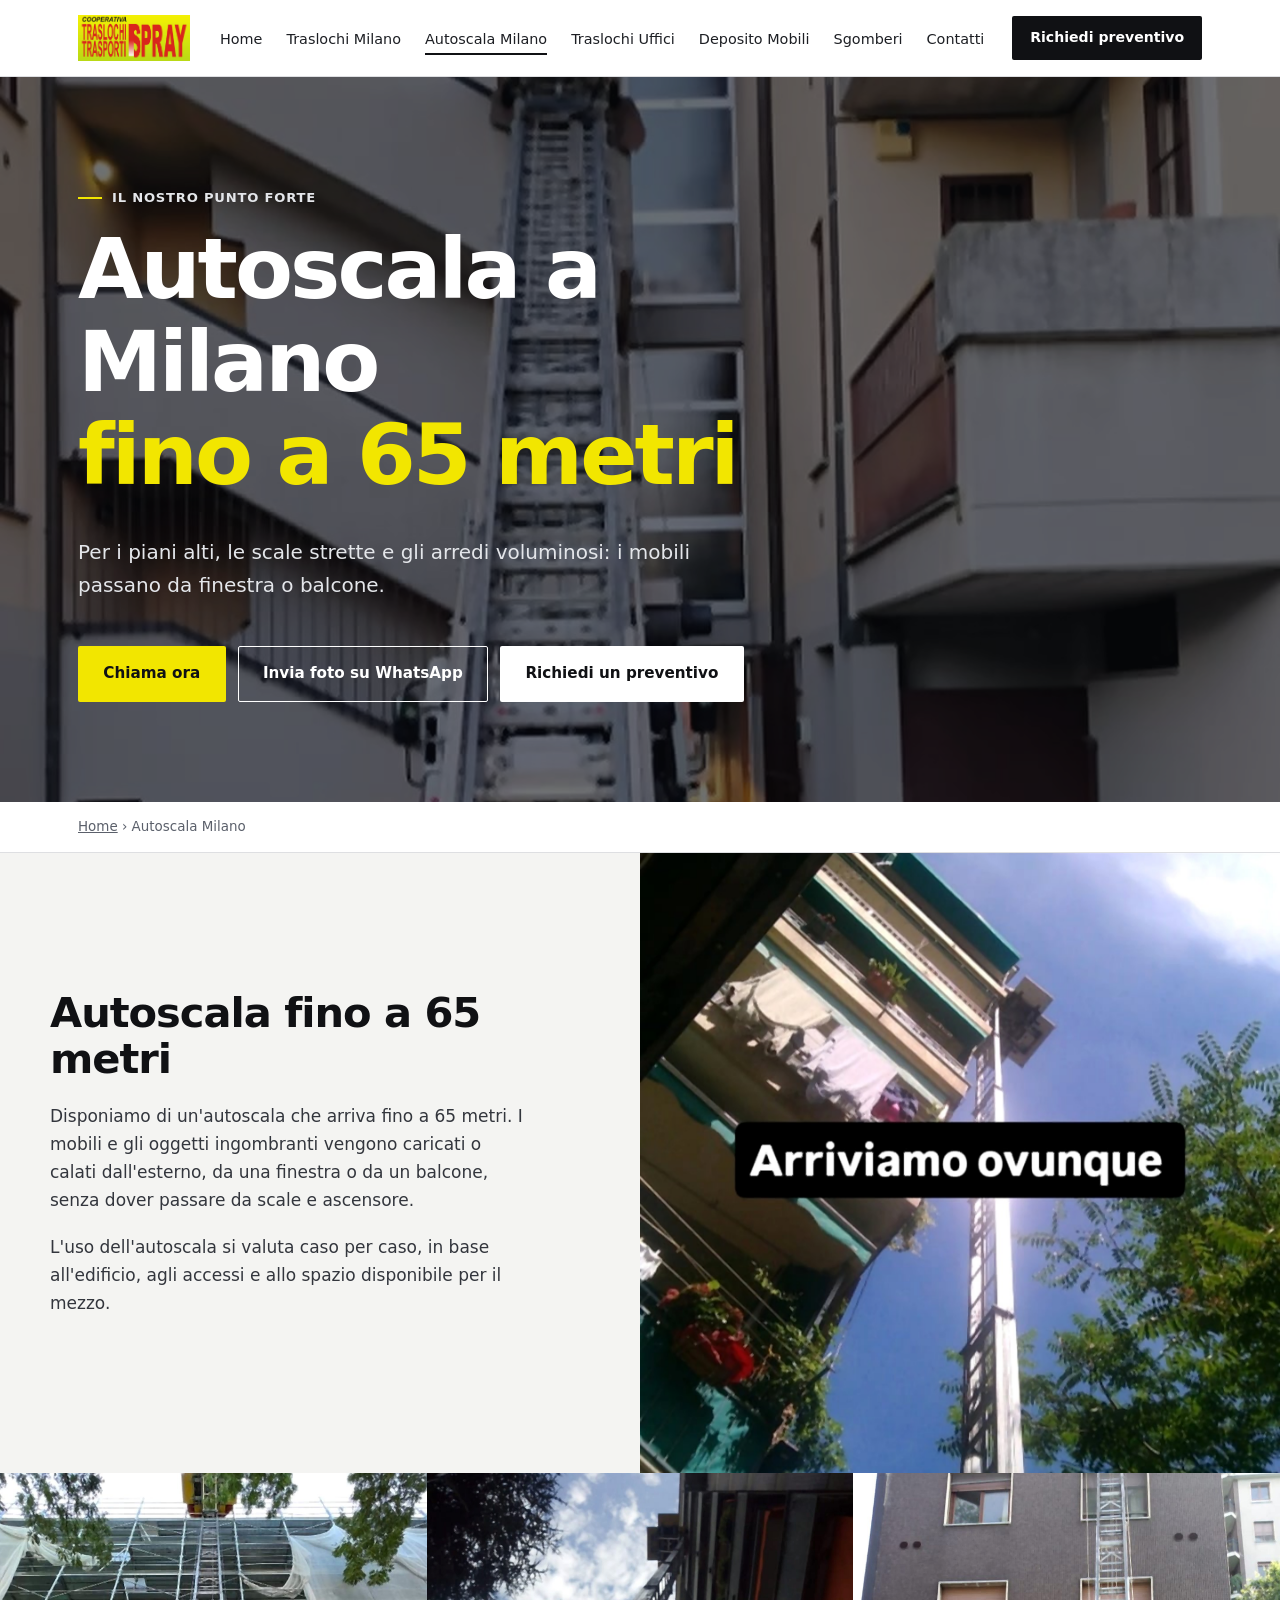
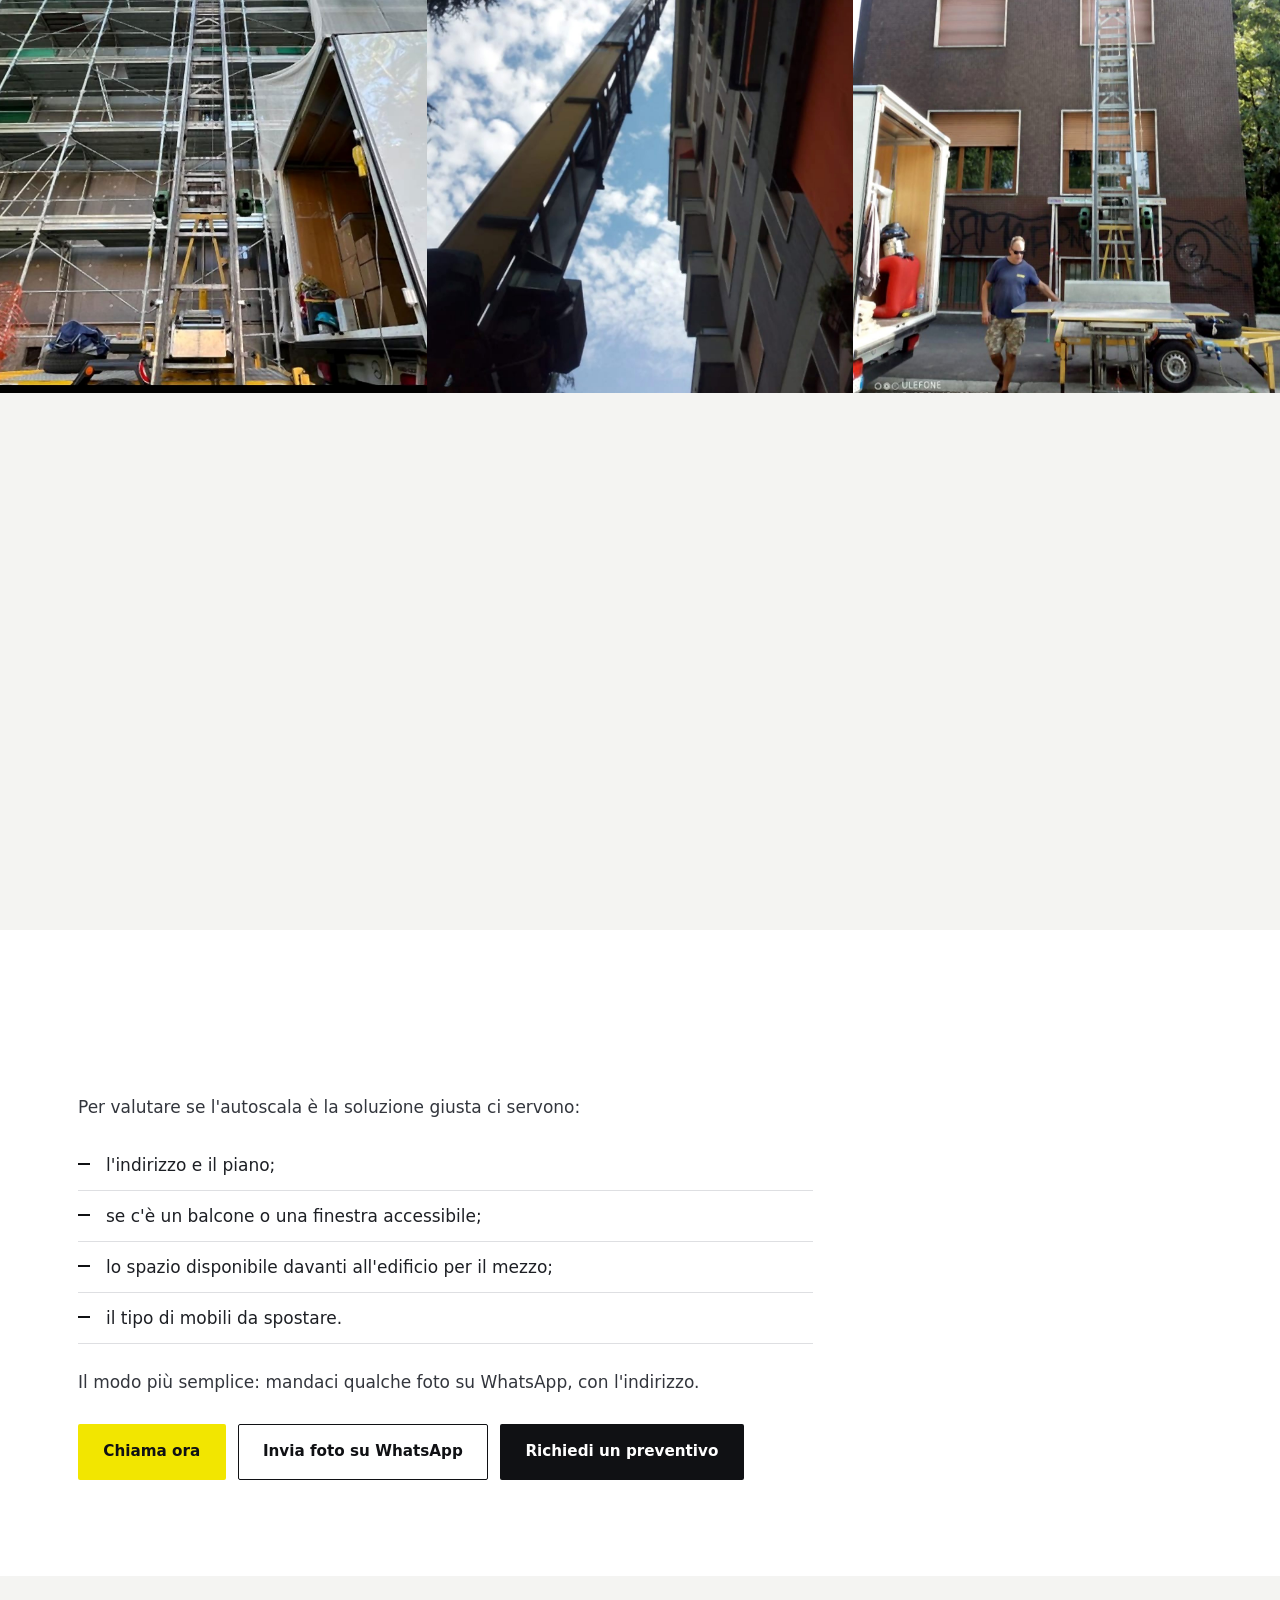
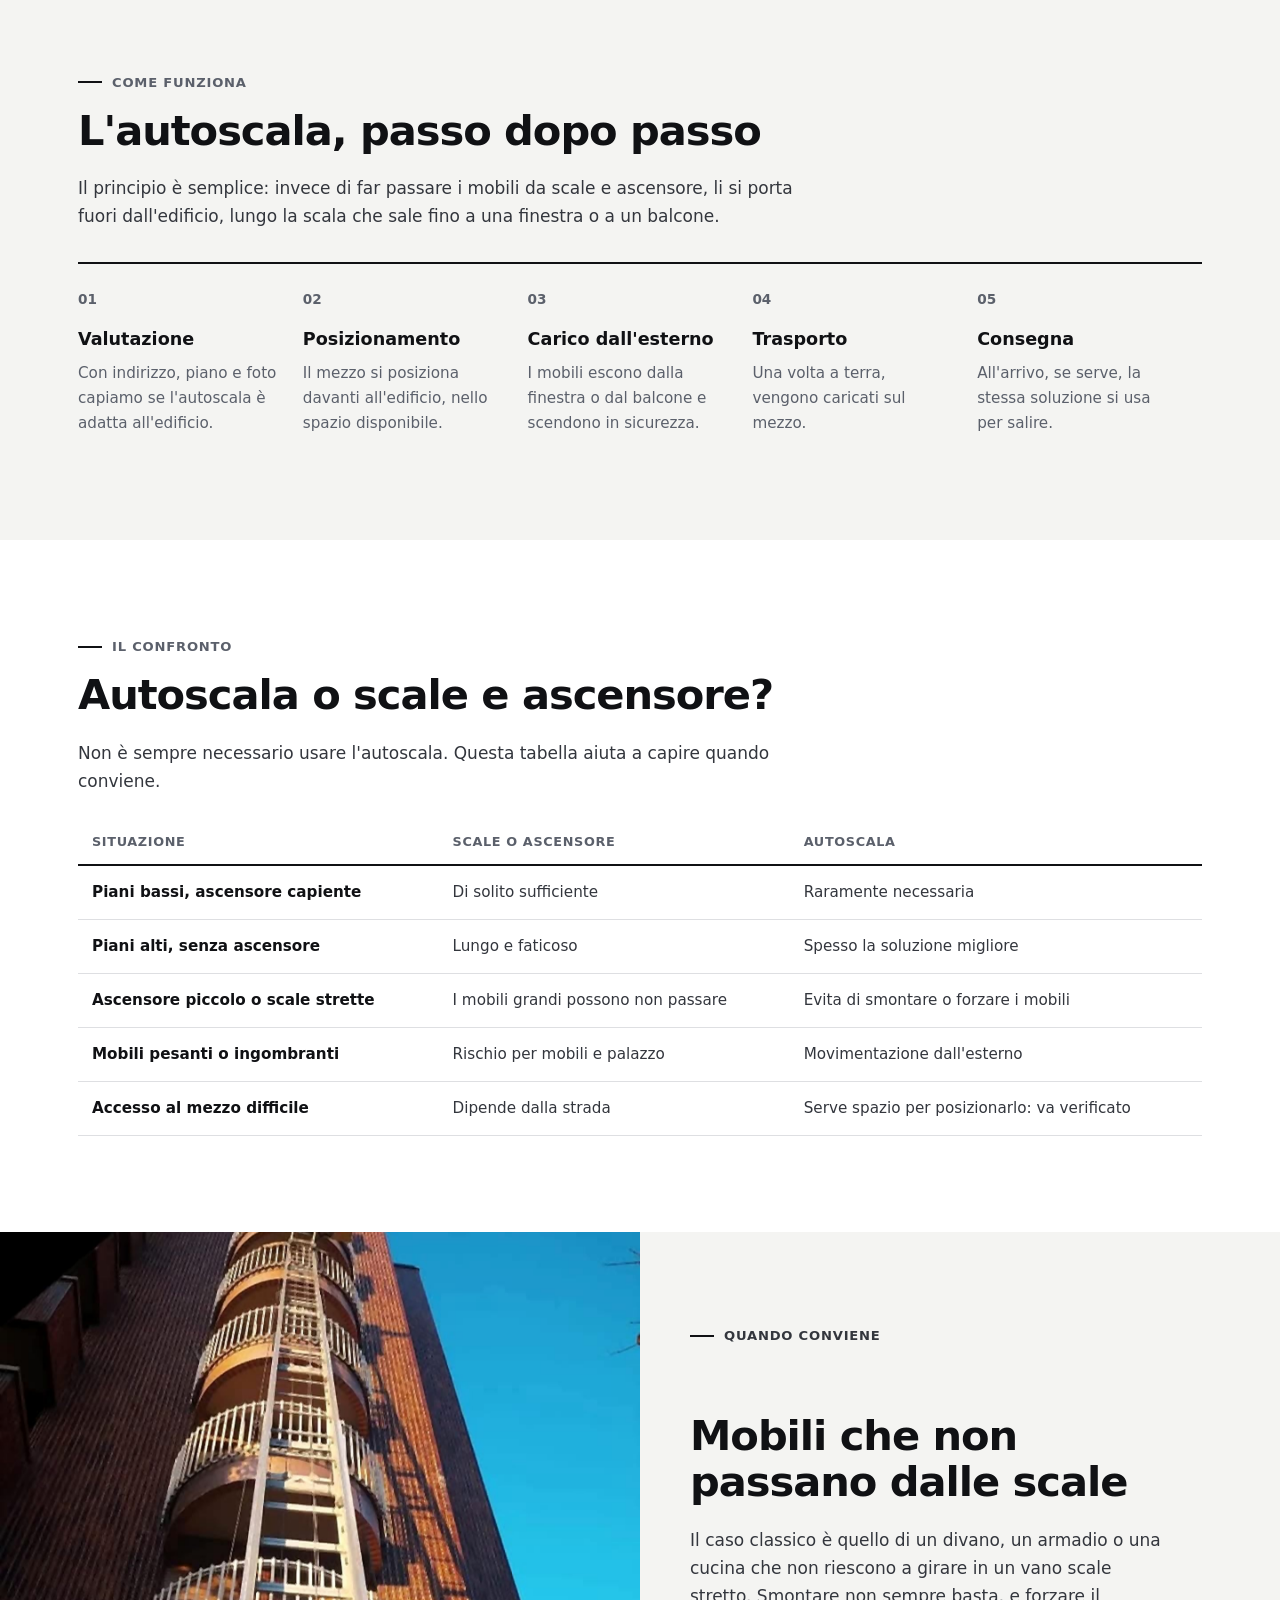
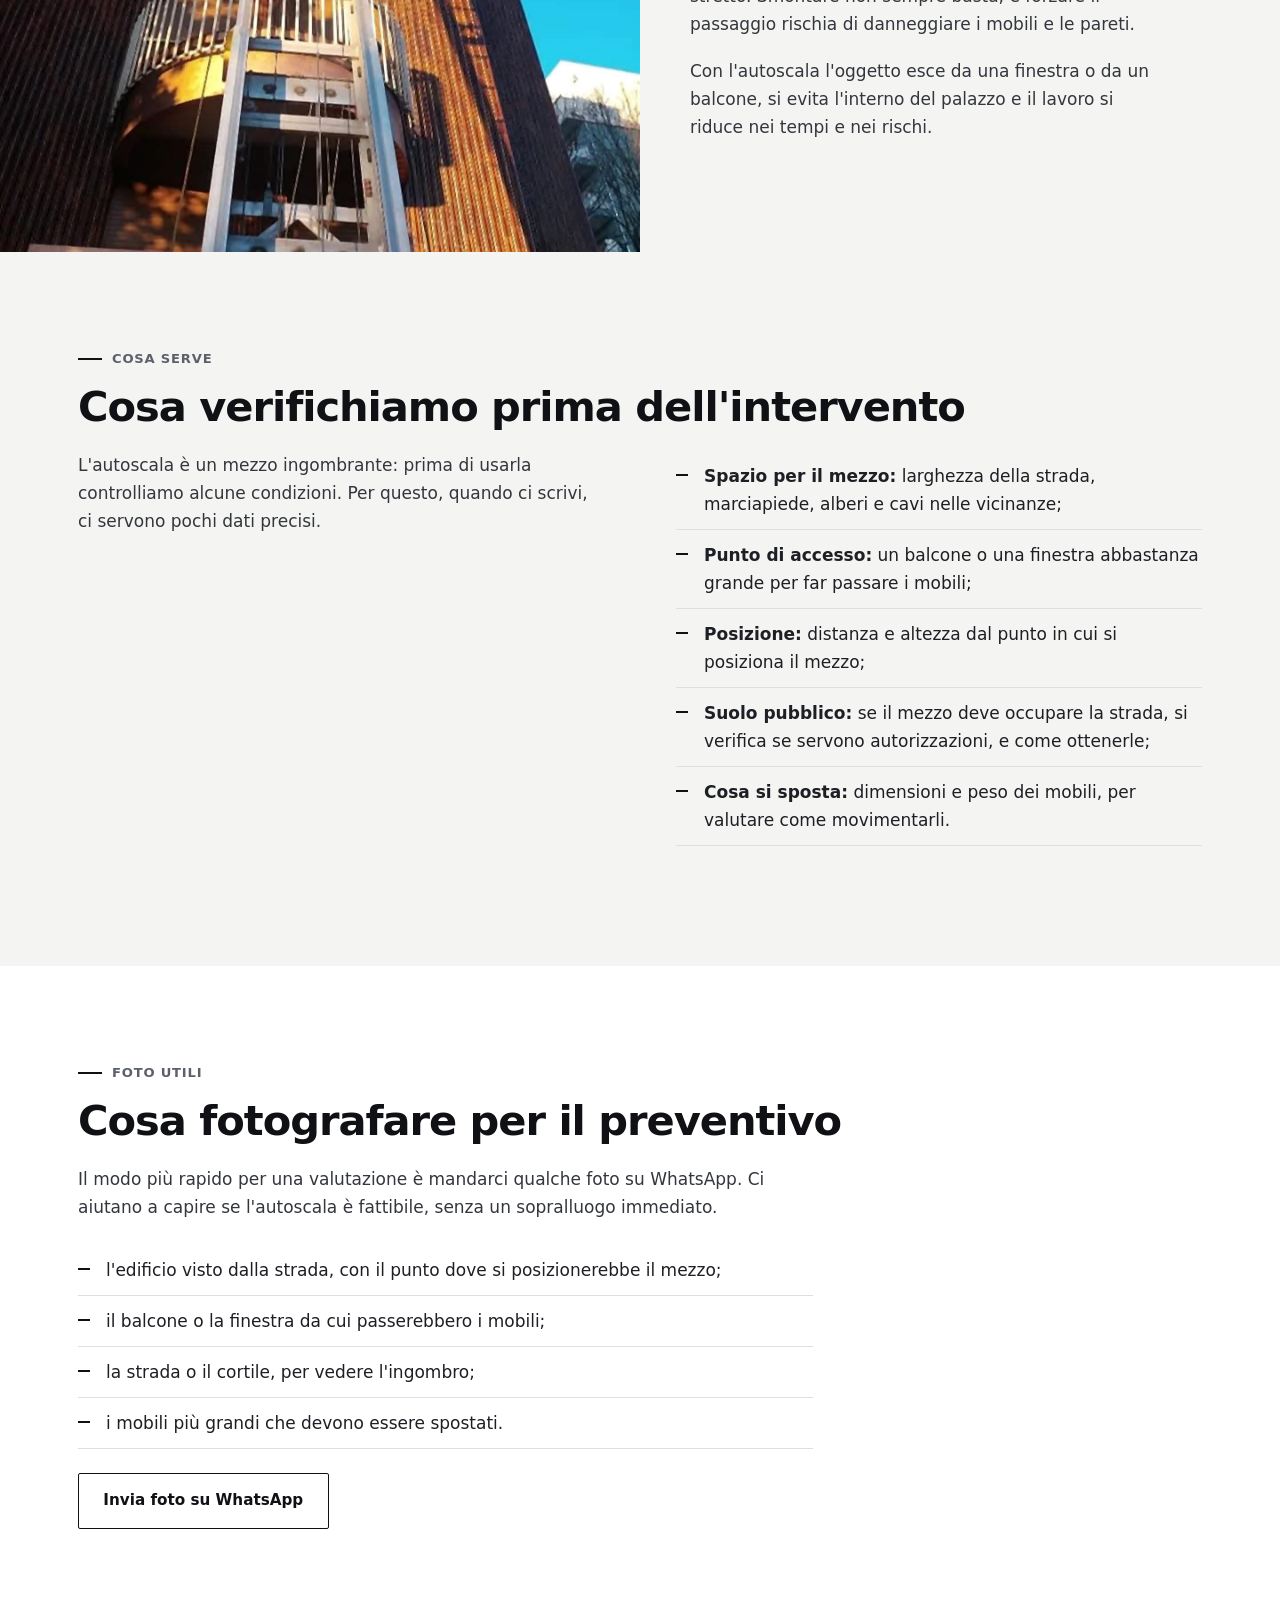
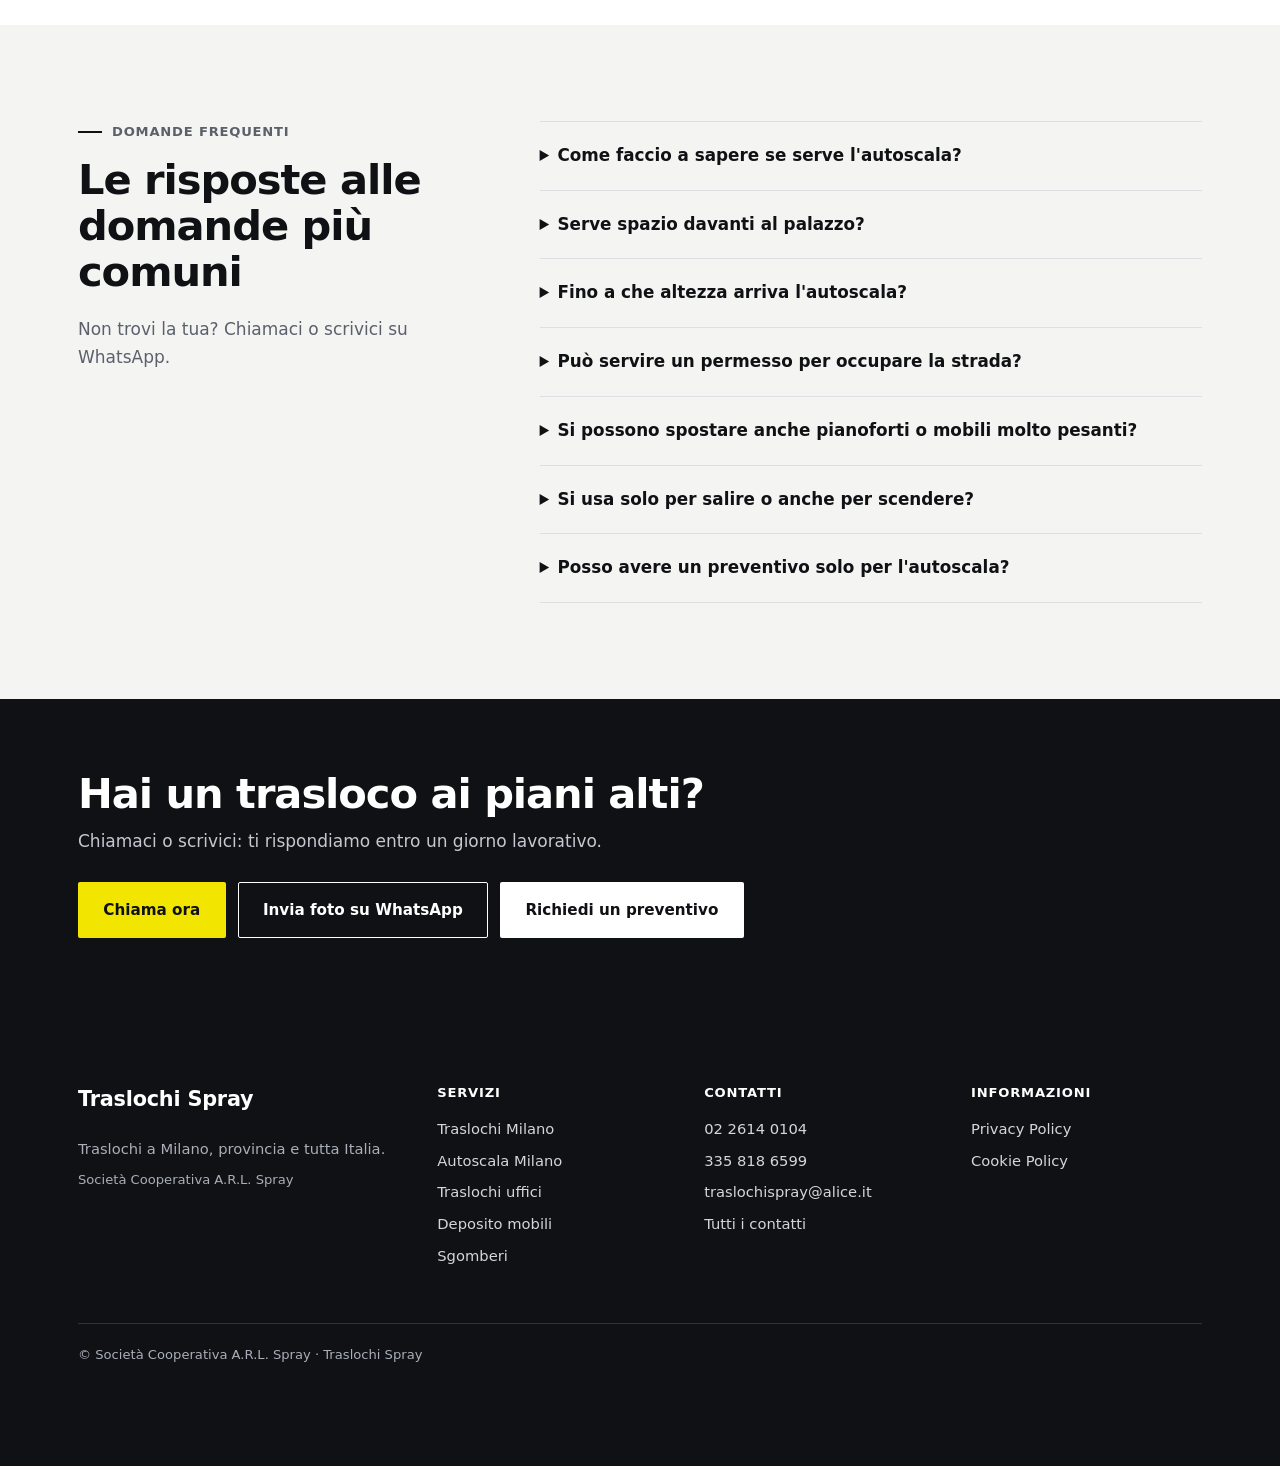
==== commit b51bc17f: "Animazioni sobrie" ====
--- a/autoscala-milano/index.html
+++ b/autoscala-milano/index.html
@@ -13,12 +13,14 @@
 <meta property="og:locale" content="it_IT">
 <meta property="og:image" content="https://www.traslochispray.com/img/autoscala-5.jpg">
 <link rel="icon" href="../img/logo.png">
-<link rel="stylesheet" href="../assets/style.css">
+<script>document.documentElement.className+=" js"</script>
+<link rel="stylesheet" href="../assets/style.css?v=1791405997">
 <script type="application/ld+json">{"@context":"https://schema.org","@type":"FAQPage","mainEntity":[{"@type":"Question","name":"Come faccio a sapere se serve l'autoscala?","acceptedAnswer":{"@type":"Answer","text":"Mandaci l'indirizzo, il piano e qualche foto: ti diciamo se conviene e come procedere."}},{"@type":"Question","name":"Serve spazio davanti al palazzo?","acceptedAnswer":{"@type":"Answer","text":"Sì, il mezzo ha bisogno di spazio per posizionarsi. Lo verifichiamo insieme in fase di valutazione."}},{"@type":"Question","name":"Fino a che altezza arriva l'autoscala?","acceptedAnswer":{"@type":"Answer","text":"Fino a 65 metri."}},{"@type":"Question","name":"Può servire un permesso per occupare la strada?","acceptedAnswer":{"@type":"Answer","text":"Se il mezzo deve occupare suolo pubblico, può essere necessario un permesso. Lo verifichiamo insieme in fase di valutazione, in base al luogo."}},{"@type":"Question","name":"Si possono spostare anche pianoforti o mobili molto pesanti?","acceptedAnswer":{"@type":"Answer","text":"Dipende da peso, dimensioni e dall'edificio. Descrivici cosa devi spostare e valutiamo il caso."}},{"@type":"Question","name":"Si usa solo per salire o anche per scendere?","acceptedAnswer":{"@type":"Answer","text":"Per entrambe le operazioni: i mobili possono essere calati dall'appartamento o sollevati verso la nuova abitazione."}},{"@type":"Question","name":"Posso avere un preventivo solo per l'autoscala?","acceptedAnswer":{"@type":"Answer","text":"Sì, puoi richiederci l'autoscala come servizio singolo oppure all'interno di un trasloco completo."}}]}</script>
 <script type="application/ld+json">{"@context":"https://schema.org","@type":"BreadcrumbList","itemListElement":[{"@type":"ListItem","position":1,"name":"Home","item":"https://www.traslochispray.com/"},{"@type":"ListItem","position":2,"name":"Autoscala Milano","item":"https://www.traslochispray.com/autoscala-milano/"}]}</script>
 </head>
 <body>
 <a class="skip" href="#main">Vai al contenuto</a>
+<div class="progress" aria-hidden="true"></div>
 <header class="site-top">
   <div class="wrap">
     <a href="../" class="logo"><img src="../img/logo.png" alt="Traslochi Spray, home" width="251" height="103"></a>
@@ -78,6 +80,6 @@
   <a href="https://wa.me/393358186599?text=Buongiorno%2C%20vorrei%20un%20preventivo%20per%20un%20trasloco" class="b-wa" rel="noopener"><svg viewBox="0 0 24 24" aria-hidden="true"><path d="M12 2a10 10 0 0 0-8.6 15.1L2 22l5-1.3A10 10 0 1 0 12 2zm0 18.2c-1.5 0-3-.4-4.3-1.2l-.3-.2-3 .8.8-2.9-.2-.3A8.2 8.2 0 1 1 12 20.2zm4.5-6.1c-.2-.1-1.5-.7-1.7-.8-.2-.1-.4-.1-.6.1l-.8 1c-.1.2-.3.2-.5.1-.2-.1-1-.4-2-1.2-.7-.6-1.2-1.4-1.3-1.7-.1-.2 0-.4.1-.5l.4-.4.3-.4v-.4l-.8-1.9c-.2-.5-.4-.4-.6-.4h-.5c-.2 0-.4.1-.7.3-.2.2-.9.9-.9 2.2s.9 2.5 1 2.7c.1.2 1.8 2.8 4.4 3.9 2.2.9 2.6.7 3.1.7.5-.1 1.5-.6 1.7-1.2.2-.6.2-1.1.1-1.2l-.5-.3z"/></svg>WhatsApp</a>
   <a href="../contatti/#preventivo" class="b-prev"><svg viewBox="0 0 24 24" aria-hidden="true"><path d="M5 3h10l4 4v14H5zM14 3v5h5M8 12h8M8 16h8"/></svg>Preventivo</a>
 </div>
-<script src="../assets/site.js" defer></script>
+<script src="../assets/site.js?v=1791405997" defer></script>
 </body>
 </html>
--- a/assets/style.css
+++ b/assets/style.css
@@ -210,3 +210,56 @@
 .faq-g .sub{color:var(--grigio)}
 .faq-g>div:first-child{position:sticky;top:110px}
 @media(max-width:860px){.faq-g{grid-template-columns:1fr;gap:28px}.faq-g>div:first-child{position:static}.lato-l li{grid-template-columns:1fr;gap:2px}}
+/* ---------- movimento ---------- */
+.progress{position:fixed;top:0;left:0;right:0;height:3px;background:var(--giallo);transform:scaleX(0);transform-origin:left;z-index:60}
+.site-top{transition:box-shadow .3s}
+.site-top .wrap{transition:height .3s}
+.site-top .logo img{transition:height .3s}
+.site-top.compatto{box-shadow:0 10px 30px -18px rgba(0,0,0,.35)}
+.site-top.compatto .wrap{height:62px}
+.site-top.compatto .logo img{height:38px}
+.btn{transition:background .2s,color .2s,border-color .2s,transform .2s,box-shadow .2s}
+.btn:hover{transform:translateY(-2px);box-shadow:0 12px 24px -12px rgba(0,0,0,.45)}
+.card{transition:background .25s,transform .25s}
+.card:hover{background:var(--chiaro)}
+.card.evid:hover{background:#1C1E24}
+.card a{transition:border-color .2s,letter-spacing .2s}
+.card:hover a{letter-spacing:.01em;border-bottom-color:var(--rosso)}
+.card.evid:hover a{border-bottom-color:var(--giallo)}
+.perche li{transition:background .25s,padding .25s}
+.perche li:hover{background:var(--chiaro);padding-left:16px}
+.gal img,.split-i img{transition:transform 1.2s cubic-bezier(.2,.7,.2,1),filter .5s}
+.gal{overflow:hidden}
+.gal img:hover{transform:scale(1.045);filter:brightness(1.06)}
+.split-i:hover img{transform:scale(1.04)}
+details summary{transition:color .2s}
+details summary:hover{color:var(--rosso)}
+details[open]>summary{margin-bottom:2px}
+details p{animation:apri .35s ease}
+@keyframes apri{from{opacity:0;transform:translateY(-6px)}to{opacity:1;transform:none}}
+.stats{background:var(--nero);color:#fff;border-top:1px solid rgba(255,255,255,.1)}
+.stats .wrap{display:grid;grid-template-columns:repeat(4,1fr);gap:0}
+.stats .wrap>div{padding:34px 24px 34px 0;border-right:1px solid rgba(255,255,255,.14);margin-right:24px}
+.stats .wrap>div:last-child{border-right:0;margin-right:0}
+.stats b{display:block;font-size:clamp(1.8rem,3.4vw,2.7rem);letter-spacing:-.03em;line-height:1.1;color:var(--giallo);font-variant-numeric:tabular-nums}
+.stats span:not([data-count]){display:block;font-size:.9rem;color:#B6BAC3;margin-top:4px}
+@media(max-width:760px){.stats .wrap{grid-template-columns:1fr 1fr}.stats .wrap>div{border-right:0;margin-right:0;padding:22px 12px 22px 0}}
+/* entrata hero */
+.hero-t>*{opacity:0;transform:translateY(22px);animation:entra .9s cubic-bezier(.2,.7,.2,1) forwards}
+.hero-t>*:nth-child(1){animation-delay:.1s}.hero-t>*:nth-child(2){animation-delay:.22s}.hero-t>*:nth-child(3){animation-delay:.36s}.hero-t>*:nth-child(4){animation-delay:.5s}
+@keyframes entra{to{opacity:1;transform:none}}
+/* comparsa allo scroll (solo con JS) */
+.js .rv{opacity:0;transform:translateY(26px);transition:opacity .8s cubic-bezier(.2,.7,.2,1),transform .8s cubic-bezier(.2,.7,.2,1)}
+.js .rv.in{opacity:1;transform:none}
+.js .split-i.rv{transform:none}
+.js .split-i.rv img{transform:scale(1.08)}
+.js .split-i.rv.in img{transform:scale(1)}
+.js .gal img.rv{transform:scale(1.04)}
+.js .gal img.rv.in{transform:none}
+.js .eyebrow::before{width:0;transition:width .9s .2s ease}
+.js .in .eyebrow::before,.js .eyebrow.in::before,.js .hero .eyebrow::before{width:24px}
+@media(prefers-reduced-motion:reduce){
+  *,*::before,*::after{animation:none!important;transition:none!important;scroll-behavior:auto!important}
+  .hero-t>*{opacity:1;transform:none}
+  .js .rv{opacity:1;transform:none}
+}
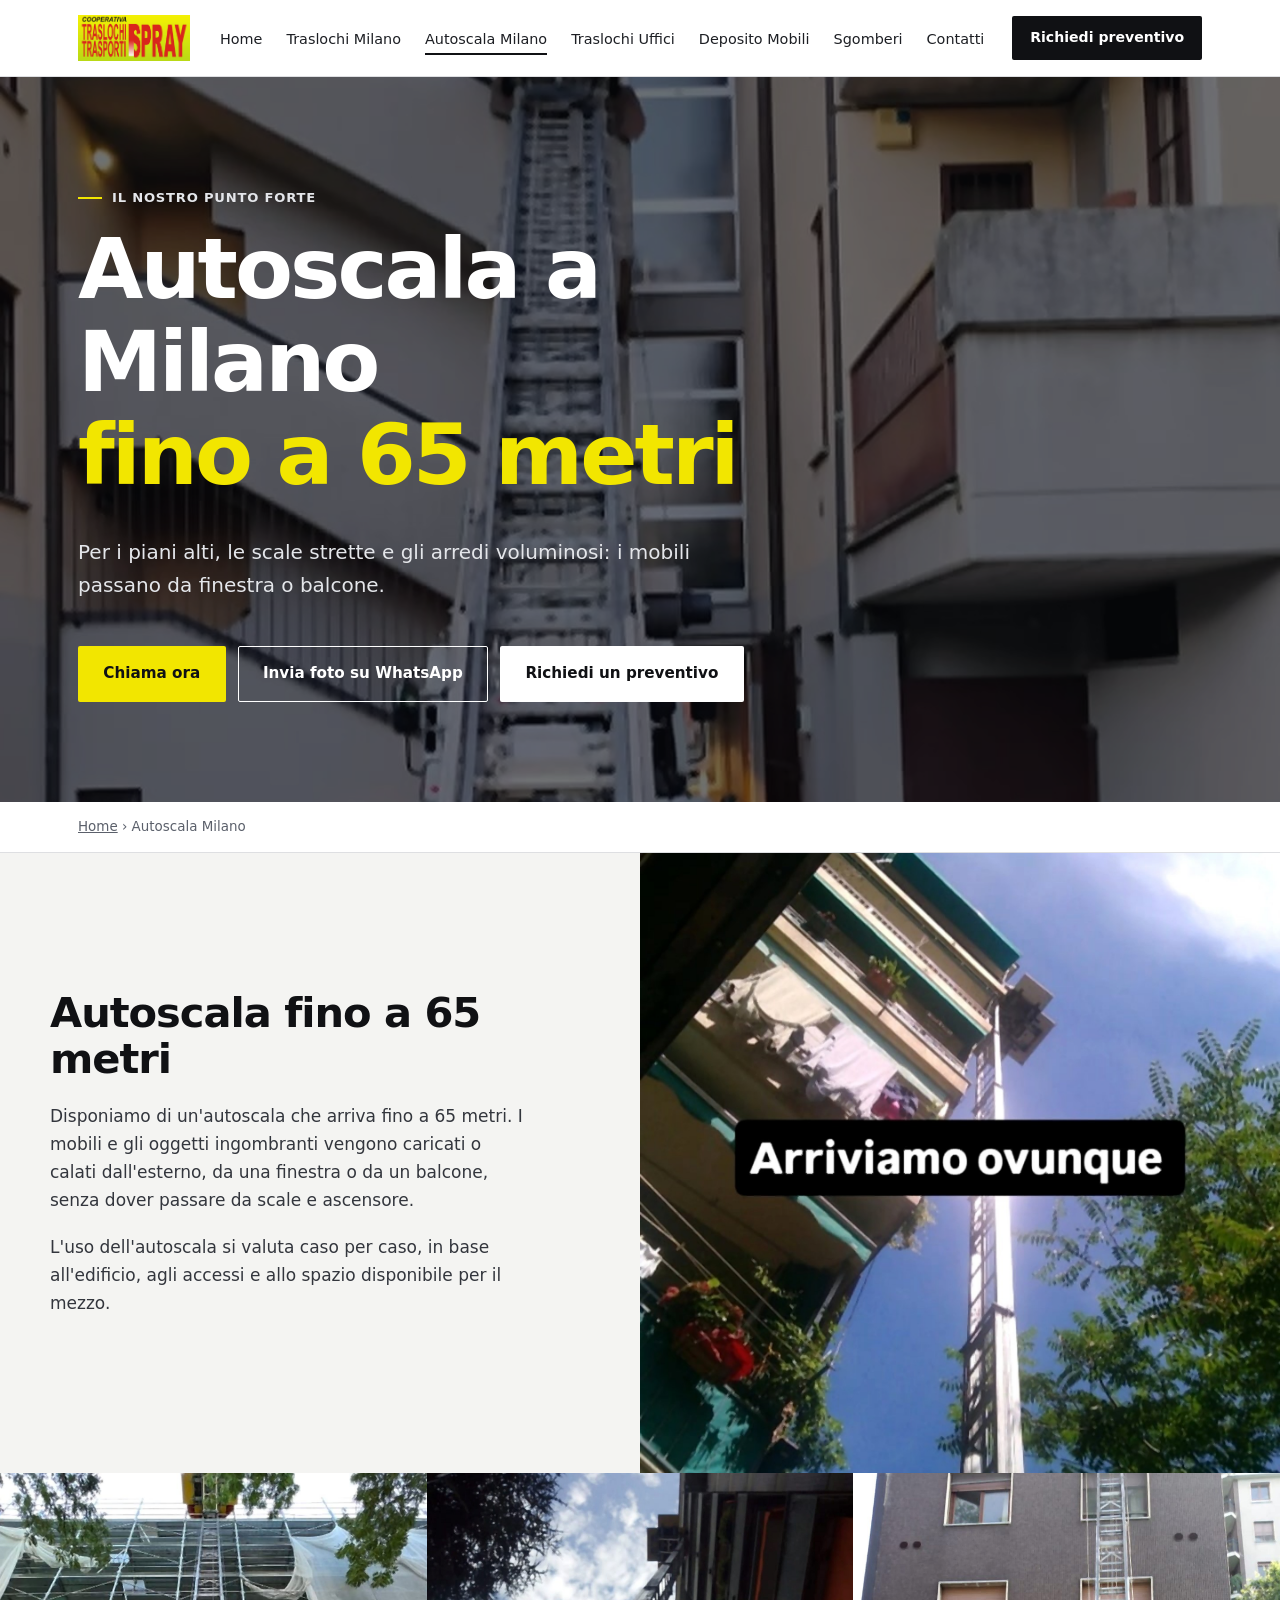
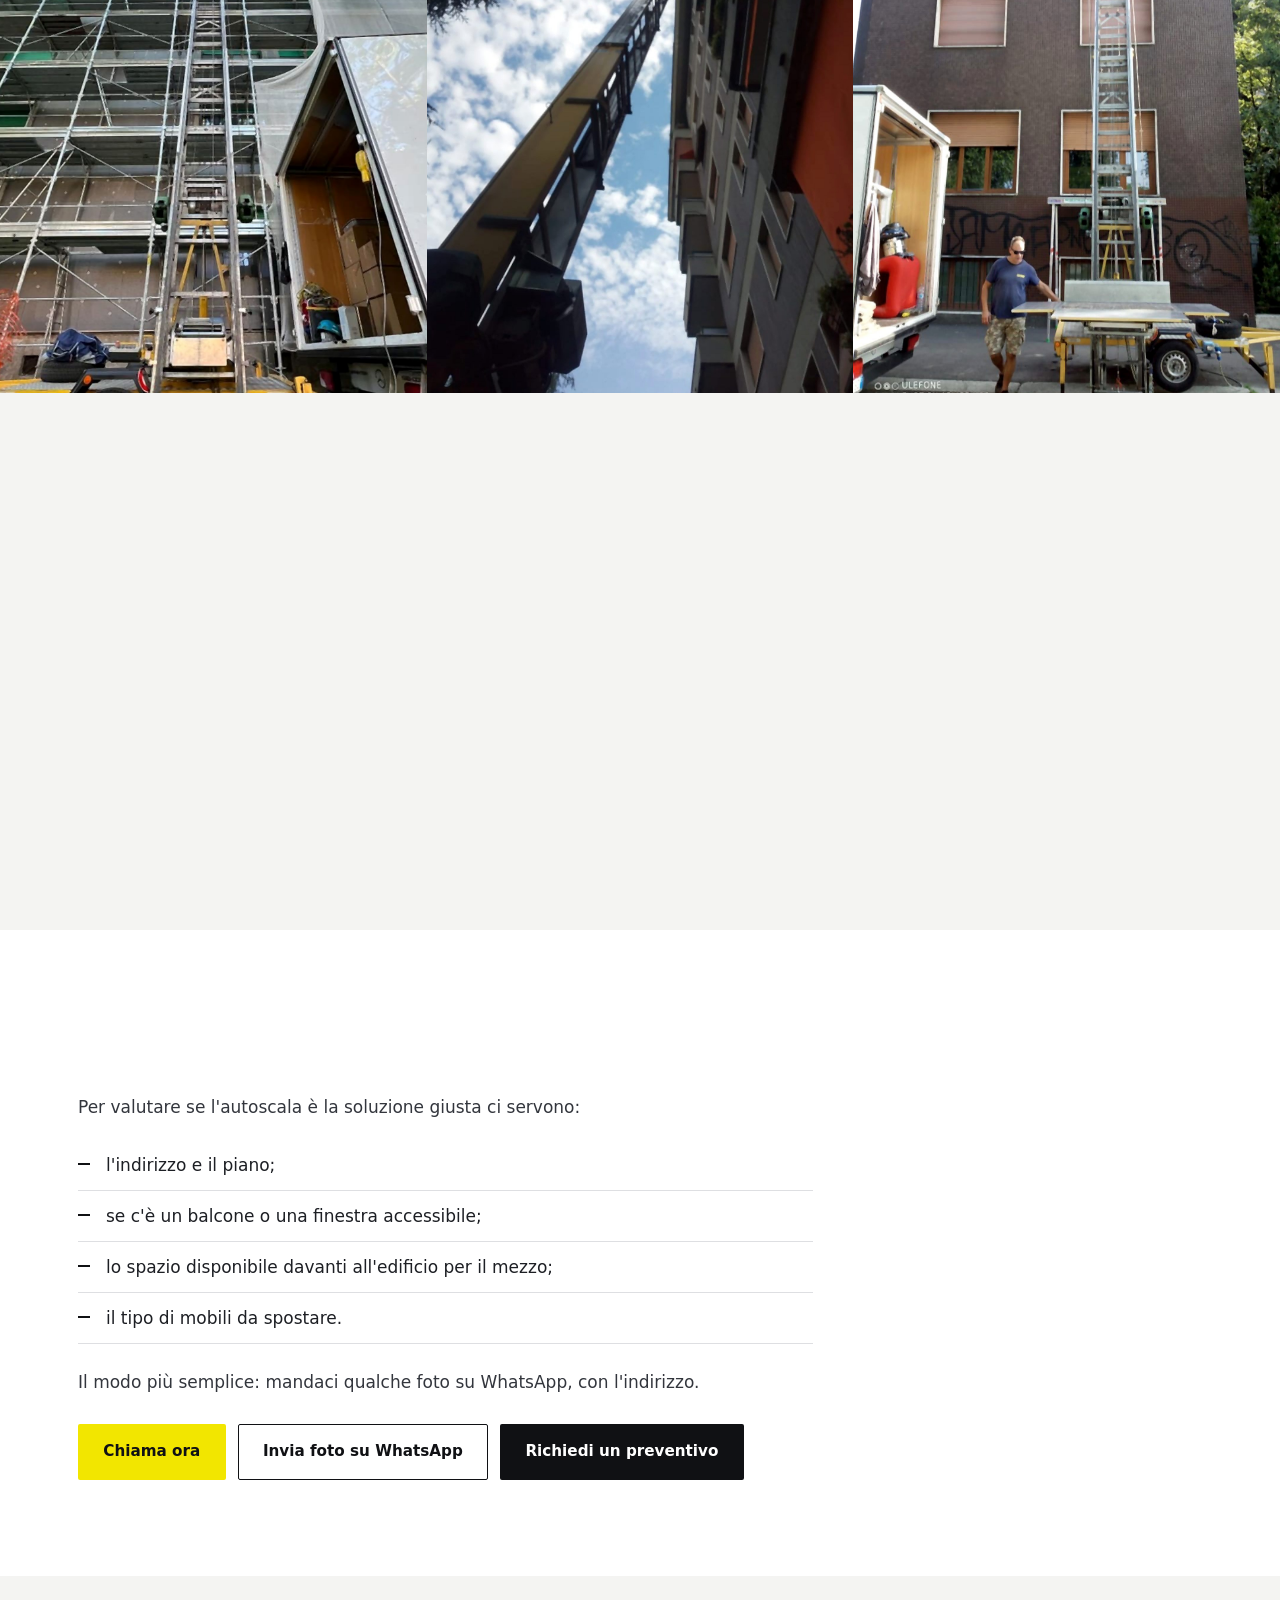
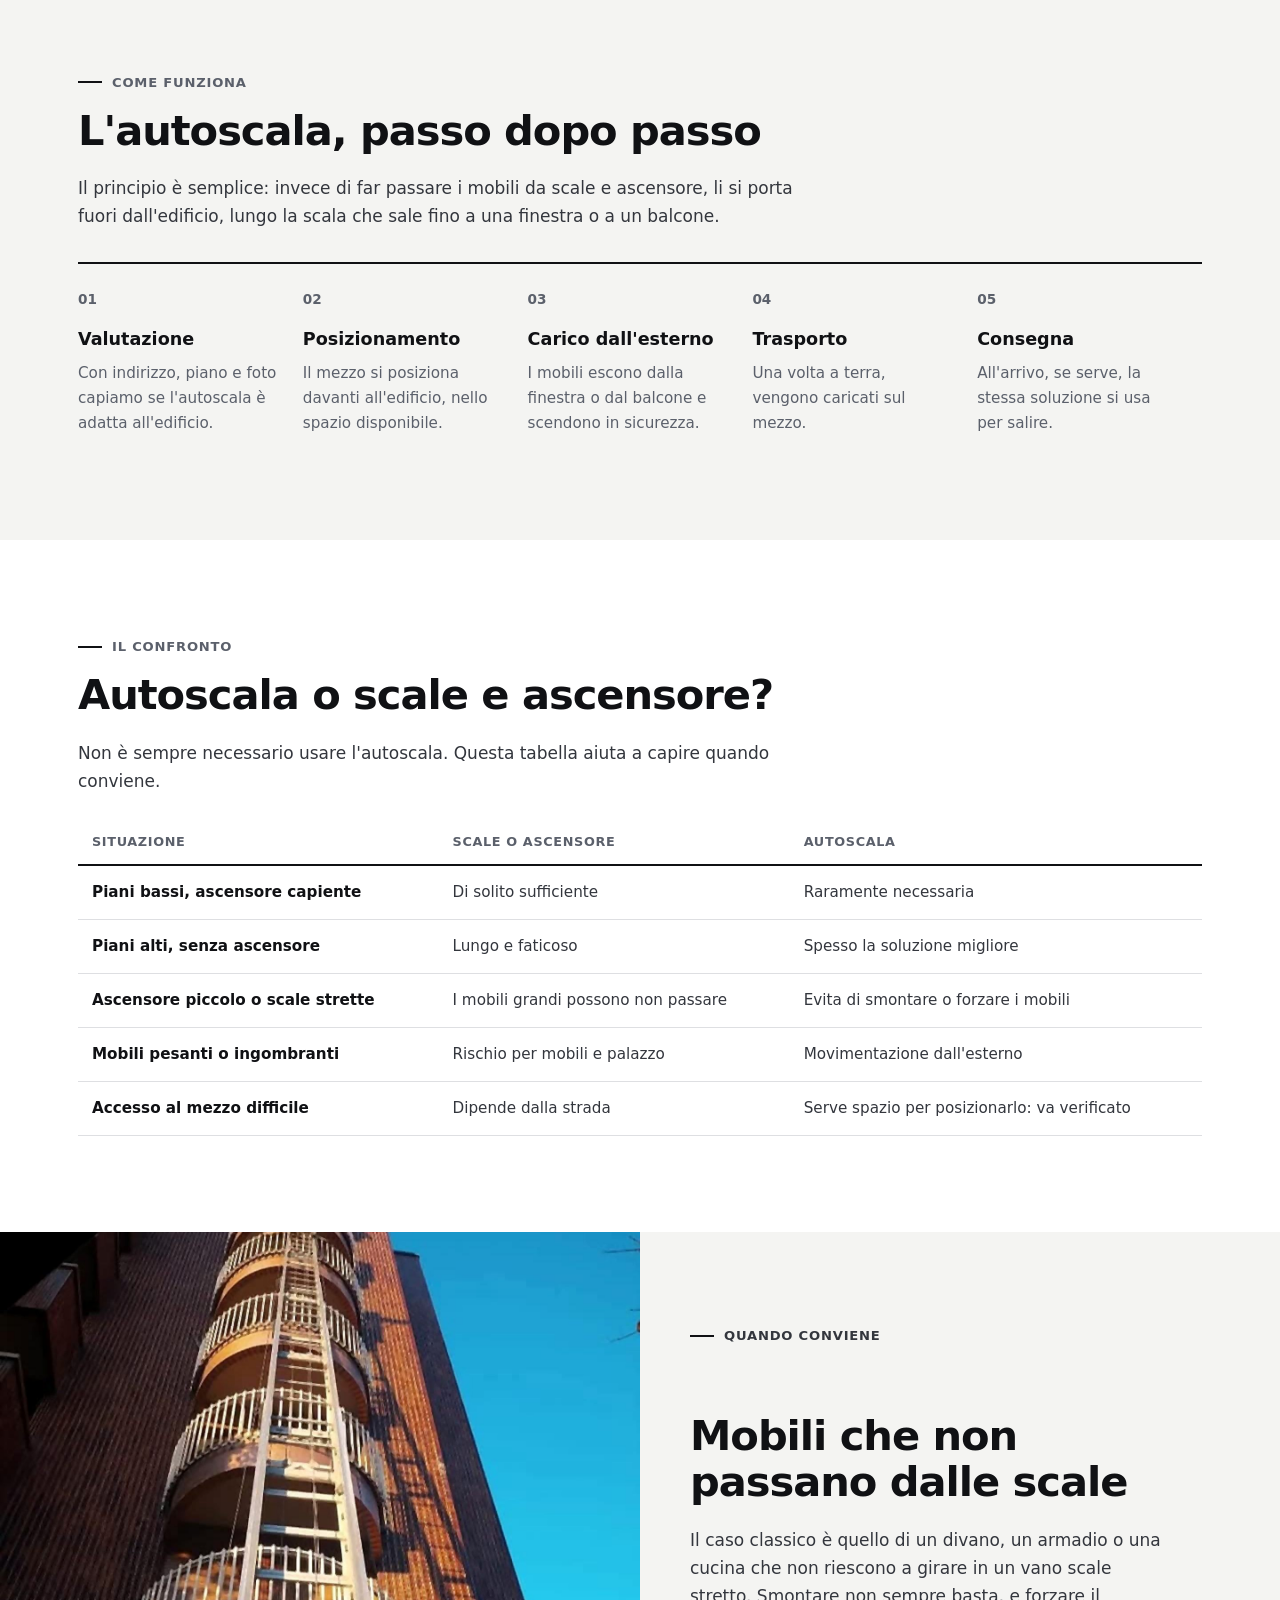
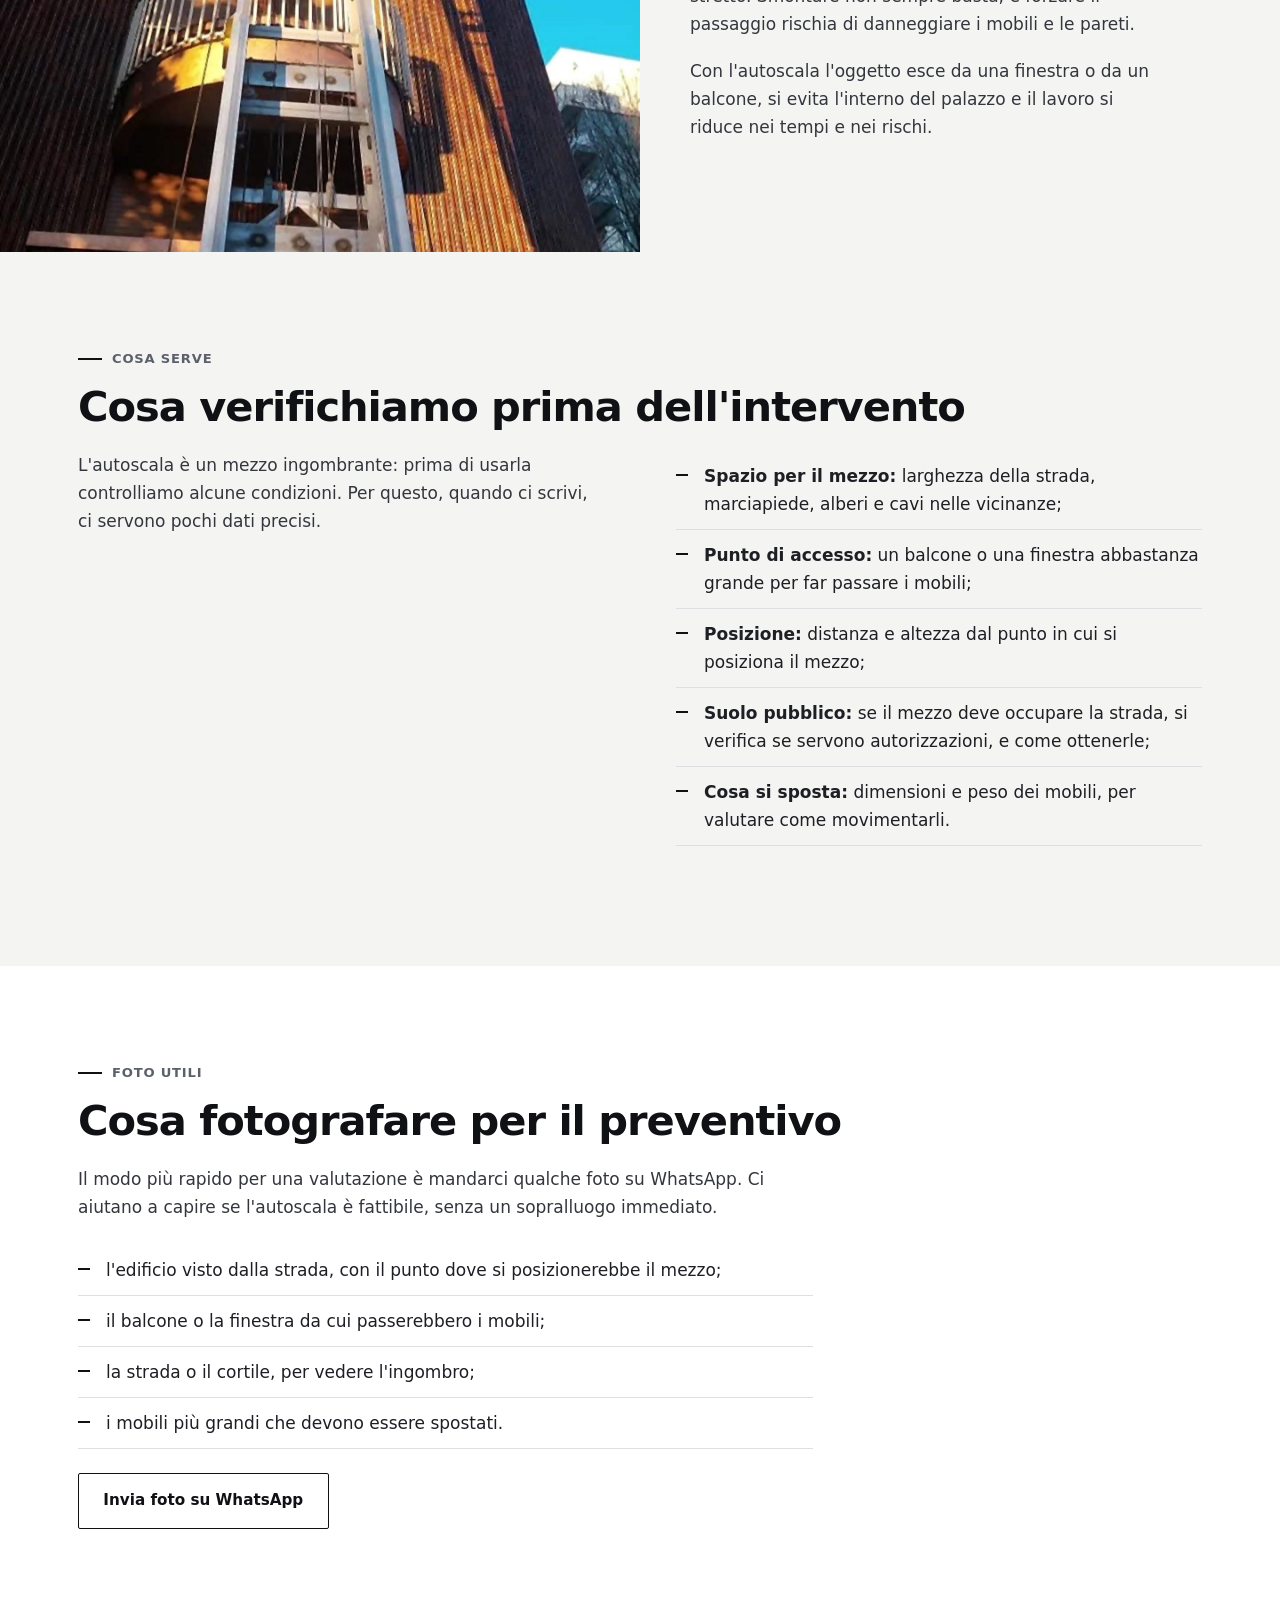
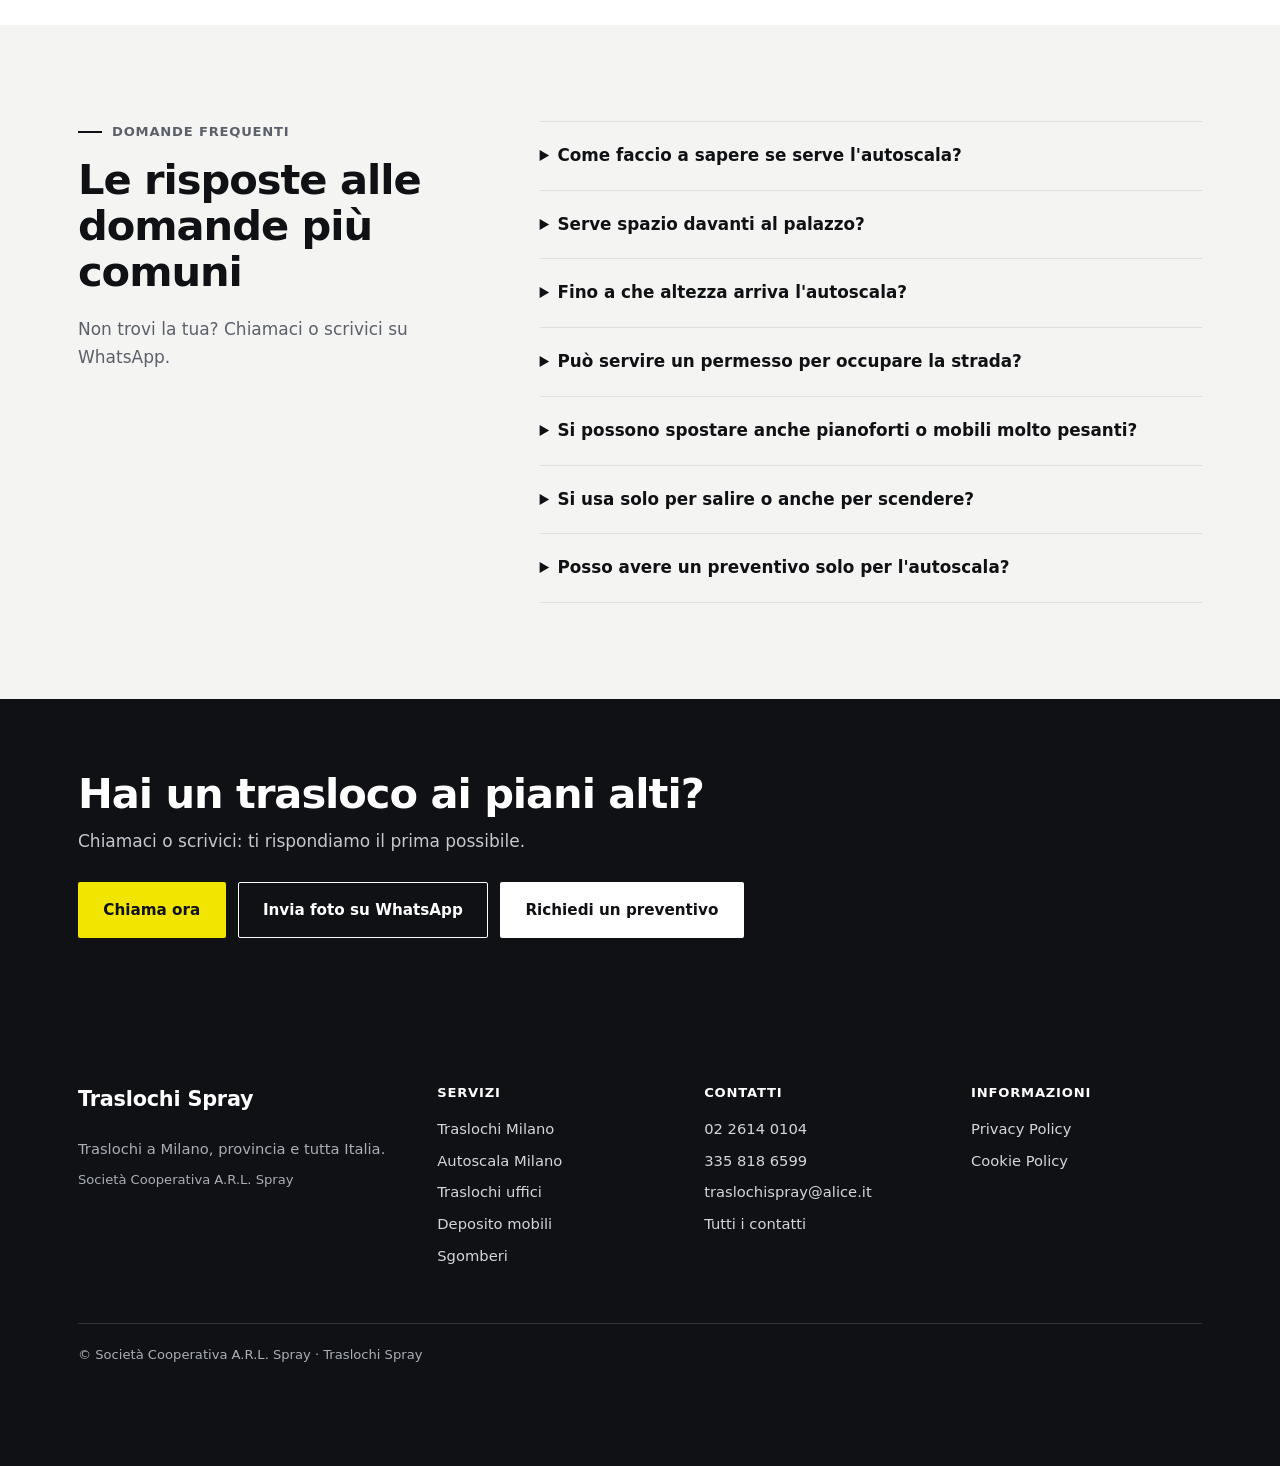
==== commit 1e655823: "Correzioni: nessuna promessa sui tempi, hero telefono" ====
--- a/autoscala-milano/index.html
+++ b/autoscala-milano/index.html
@@ -14,7 +14,7 @@
 <meta property="og:image" content="https://www.traslochispray.com/img/autoscala-5.jpg">
 <link rel="icon" href="../img/logo.png">
 <script>document.documentElement.className+=" js"</script>
-<link rel="stylesheet" href="../assets/style.css?v=1791405997">
+<link rel="stylesheet" href="../assets/style.css?v=1791406824">
 <script type="application/ld+json">{"@context":"https://schema.org","@type":"FAQPage","mainEntity":[{"@type":"Question","name":"Come faccio a sapere se serve l'autoscala?","acceptedAnswer":{"@type":"Answer","text":"Mandaci l'indirizzo, il piano e qualche foto: ti diciamo se conviene e come procedere."}},{"@type":"Question","name":"Serve spazio davanti al palazzo?","acceptedAnswer":{"@type":"Answer","text":"Sì, il mezzo ha bisogno di spazio per posizionarsi. Lo verifichiamo insieme in fase di valutazione."}},{"@type":"Question","name":"Fino a che altezza arriva l'autoscala?","acceptedAnswer":{"@type":"Answer","text":"Fino a 65 metri."}},{"@type":"Question","name":"Può servire un permesso per occupare la strada?","acceptedAnswer":{"@type":"Answer","text":"Se il mezzo deve occupare suolo pubblico, può essere necessario un permesso. Lo verifichiamo insieme in fase di valutazione, in base al luogo."}},{"@type":"Question","name":"Si possono spostare anche pianoforti o mobili molto pesanti?","acceptedAnswer":{"@type":"Answer","text":"Dipende da peso, dimensioni e dall'edificio. Descrivici cosa devi spostare e valutiamo il caso."}},{"@type":"Question","name":"Si usa solo per salire o anche per scendere?","acceptedAnswer":{"@type":"Answer","text":"Per entrambe le operazioni: i mobili possono essere calati dall'appartamento o sollevati verso la nuova abitazione."}},{"@type":"Question","name":"Posso avere un preventivo solo per l'autoscala?","acceptedAnswer":{"@type":"Answer","text":"Sì, puoi richiederci l'autoscala come servizio singolo oppure all'interno di un trasloco completo."}}]}</script>
 <script type="application/ld+json">{"@context":"https://schema.org","@type":"BreadcrumbList","itemListElement":[{"@type":"ListItem","position":1,"name":"Home","item":"https://www.traslochispray.com/"},{"@type":"ListItem","position":2,"name":"Autoscala Milano","item":"https://www.traslochispray.com/autoscala-milano/"}]}</script>
 </head>
@@ -64,7 +64,7 @@
   <p>Il modo più semplice: mandaci qualche foto su WhatsApp, con l'indirizzo.</p>
   <div class="ctas"><a href="tel:+390226140104" class="btn btn-giallo">Chiama ora</a><a href="https://wa.me/393358186599?text=Buongiorno%2C%20vi%20invio%20le%20foto%20per%20valutare%20l'autoscala" class="btn btn-wa">Invia foto su WhatsApp</a><a href="../contatti/#preventivo" class="btn btn-rosso">Richiedi un preventivo</a></div>
 </div></section>
-<section class="sez chiaro"><div class="wrap"><p class="eyebrow">Come funziona</p><h2>L'autoscala, passo dopo passo</h2><p class="intro">Il principio è semplice: invece di far passare i mobili da scale e ascensore, li si porta fuori dall'edificio, lungo la scala che sale fino a una finestra o a un balcone.</p><ol class="passi"><li><b>Valutazione</b><span>Con indirizzo, piano e foto capiamo se l'autoscala è adatta all'edificio.</span></li><li><b>Posizionamento</b><span>Il mezzo si posiziona davanti all'edificio, nello spazio disponibile.</span></li><li><b>Carico dall'esterno</b><span>I mobili escono dalla finestra o dal balcone e scendono in sicurezza.</span></li><li><b>Trasporto</b><span>Una volta a terra, vengono caricati sul mezzo.</span></li><li><b>Consegna</b><span>All'arrivo, se serve, la stessa soluzione si usa per salire.</span></li></ol></div></section><section class="sez "><div class="wrap"><p class="eyebrow">Il confronto</p><h2>Autoscala o scale e ascensore?</h2><div class="testo"><p>Non è sempre necessario usare l'autoscala. Questa tabella aiuta a capire quando conviene.</p></div><div class="tw"><table><thead><tr><th>Situazione</th><th>Scale o ascensore</th><th>Autoscala</th></tr></thead><tbody><tr><td>Piani bassi, ascensore capiente</td><td>Di solito sufficiente</td><td>Raramente necessaria</td></tr><tr><td>Piani alti, senza ascensore</td><td>Lungo e faticoso</td><td>Spesso la soluzione migliore</td></tr><tr><td>Ascensore piccolo o scale strette</td><td>I mobili grandi possono non passare</td><td>Evita di smontare o forzare i mobili</td></tr><tr><td>Mobili pesanti o ingombranti</td><td>Rischio per mobili e palazzo</td><td>Movimentazione dall'esterno</td></tr><tr><td>Accesso al mezzo difficile</td><td>Dipende dalla strada</td><td>Serve spazio per posizionarlo: va verificato</td></tr></tbody></table></div></div></section><section class="split rev"><div class="split-t"><div class="testo"><p class="eyebrow">Quando conviene</p><h2>Mobili che non passano dalle scale</h2><p>Il caso classico è quello di un divano, un armadio o una cucina che non riescono a girare in un vano scale stretto. Smontare non sempre basta, e forzare il passaggio rischia di danneggiare i mobili e le pareti.</p><p>Con l'autoscala l'oggetto esce da una finestra o da un balcone, si evita l'interno del palazzo e il lavoro si riduce nei tempi e nei rischi.</p></div></div><div class="split-i"><img src="../img/autoscala-1.jpg" alt="Autoscala su facciata di un palazzo alto a Milano" width="720" height="900" loading="lazy"></div></section><section class="sez chiaro"><div class="wrap"><p class="eyebrow">Cosa serve</p><h2>Cosa verifichiamo prima dell'intervento</h2><div class="due-col top"><div class="testo"><p>L'autoscala è un mezzo ingombrante: prima di usarla controlliamo alcune condizioni. Per questo, quando ci scrivi, ci servono pochi dati precisi.</p></div><div class="testo"><ul class="lista"><li><b>Spazio per il mezzo:</b> larghezza della strada, marciapiede, alberi e cavi nelle vicinanze;</li><li><b>Punto di accesso:</b> un balcone o una finestra abbastanza grande per far passare i mobili;</li><li><b>Posizione:</b> distanza e altezza dal punto in cui si posiziona il mezzo;</li><li><b>Suolo pubblico:</b> se il mezzo deve occupare la strada, si verifica se servono autorizzazioni, e come ottenerle;</li><li><b>Cosa si sposta:</b> dimensioni e peso dei mobili, per valutare come movimentarli.</li></ul></div></div></div></section><section class="sez "><div class="wrap"><p class="eyebrow">Foto utili</p><h2>Cosa fotografare per il preventivo</h2><div class="testo"><p>Il modo più rapido per una valutazione è mandarci qualche foto su WhatsApp. Ci aiutano a capire se l'autoscala è fattibile, senza un sopralluogo immediato.</p></div><ul class="lista"><li>l'edificio visto dalla strada, con il punto dove si posizionerebbe il mezzo;</li><li>il balcone o la finestra da cui passerebbero i mobili;</li><li>la strada o il cortile, per vedere l'ingombro;</li><li>i mobili più grandi che devono essere spostati.</li></ul><div class="ctas" style="margin-top:24px"><a href="https://wa.me/393358186599?text=Buongiorno%2C%20vi%20invio%20le%20foto%20per%20valutare%20l%27autoscala" class="btn btn-wa">Invia foto su WhatsApp</a></div></div></section><section class="sez chiaro" id="faq"><div class="wrap faq-g"><div><p class="eyebrow">Domande frequenti</p><h2>Le risposte alle domande più comuni</h2><p class="sub">Non trovi la tua? Chiamaci o scrivici su WhatsApp.</p></div><div><details><summary>Come faccio a sapere se serve l'autoscala?</summary><p>Mandaci l'indirizzo, il piano e qualche foto: ti diciamo se conviene e come procedere.</p></details><details><summary>Serve spazio davanti al palazzo?</summary><p>Sì, il mezzo ha bisogno di spazio per posizionarsi. Lo verifichiamo insieme in fase di valutazione.</p></details><details><summary>Fino a che altezza arriva l'autoscala?</summary><p>Fino a 65 metri.</p></details><details><summary>Può servire un permesso per occupare la strada?</summary><p>Se il mezzo deve occupare suolo pubblico, può essere necessario un permesso. Lo verifichiamo insieme in fase di valutazione, in base al luogo.</p></details><details><summary>Si possono spostare anche pianoforti o mobili molto pesanti?</summary><p>Dipende da peso, dimensioni e dall'edificio. Descrivici cosa devi spostare e valutiamo il caso.</p></details><details><summary>Si usa solo per salire o anche per scendere?</summary><p>Per entrambe le operazioni: i mobili possono essere calati dall'appartamento o sollevati verso la nuova abitazione.</p></details><details><summary>Posso avere un preventivo solo per l'autoscala?</summary><p>Sì, puoi richiederci l'autoscala come servizio singolo oppure all'interno di un trasloco completo.</p></details></div></div></section><section class="band"><div class="wrap"><h2>Hai un trasloco ai piani alti?</h2><p>Chiamaci o scrivici: ti rispondiamo entro un giorno lavorativo.</p><div class="ctas"><a href="tel:+390226140104" class="btn btn-giallo">Chiama ora</a><a href="https://wa.me/393358186599?text=Buongiorno%2C%20vi%20invio%20le%20foto%20per%20valutare%20l'autoscala" class="btn btn-wa">Invia foto su WhatsApp</a><a href="../contatti/#preventivo" class="btn btn-rosso">Richiedi un preventivo</a></div></div></section>
+<section class="sez chiaro"><div class="wrap"><p class="eyebrow">Come funziona</p><h2>L'autoscala, passo dopo passo</h2><p class="intro">Il principio è semplice: invece di far passare i mobili da scale e ascensore, li si porta fuori dall'edificio, lungo la scala che sale fino a una finestra o a un balcone.</p><ol class="passi"><li><b>Valutazione</b><span>Con indirizzo, piano e foto capiamo se l'autoscala è adatta all'edificio.</span></li><li><b>Posizionamento</b><span>Il mezzo si posiziona davanti all'edificio, nello spazio disponibile.</span></li><li><b>Carico dall'esterno</b><span>I mobili escono dalla finestra o dal balcone e scendono in sicurezza.</span></li><li><b>Trasporto</b><span>Una volta a terra, vengono caricati sul mezzo.</span></li><li><b>Consegna</b><span>All'arrivo, se serve, la stessa soluzione si usa per salire.</span></li></ol></div></section><section class="sez "><div class="wrap"><p class="eyebrow">Il confronto</p><h2>Autoscala o scale e ascensore?</h2><div class="testo"><p>Non è sempre necessario usare l'autoscala. Questa tabella aiuta a capire quando conviene.</p></div><div class="tw"><table><thead><tr><th>Situazione</th><th>Scale o ascensore</th><th>Autoscala</th></tr></thead><tbody><tr><td>Piani bassi, ascensore capiente</td><td>Di solito sufficiente</td><td>Raramente necessaria</td></tr><tr><td>Piani alti, senza ascensore</td><td>Lungo e faticoso</td><td>Spesso la soluzione migliore</td></tr><tr><td>Ascensore piccolo o scale strette</td><td>I mobili grandi possono non passare</td><td>Evita di smontare o forzare i mobili</td></tr><tr><td>Mobili pesanti o ingombranti</td><td>Rischio per mobili e palazzo</td><td>Movimentazione dall'esterno</td></tr><tr><td>Accesso al mezzo difficile</td><td>Dipende dalla strada</td><td>Serve spazio per posizionarlo: va verificato</td></tr></tbody></table></div></div></section><section class="split rev"><div class="split-t"><div class="testo"><p class="eyebrow">Quando conviene</p><h2>Mobili che non passano dalle scale</h2><p>Il caso classico è quello di un divano, un armadio o una cucina che non riescono a girare in un vano scale stretto. Smontare non sempre basta, e forzare il passaggio rischia di danneggiare i mobili e le pareti.</p><p>Con l'autoscala l'oggetto esce da una finestra o da un balcone, si evita l'interno del palazzo e il lavoro si riduce nei tempi e nei rischi.</p></div></div><div class="split-i"><img src="../img/autoscala-1.jpg" alt="Autoscala su facciata di un palazzo alto a Milano" width="720" height="900" loading="lazy"></div></section><section class="sez chiaro"><div class="wrap"><p class="eyebrow">Cosa serve</p><h2>Cosa verifichiamo prima dell'intervento</h2><div class="due-col top"><div class="testo"><p>L'autoscala è un mezzo ingombrante: prima di usarla controlliamo alcune condizioni. Per questo, quando ci scrivi, ci servono pochi dati precisi.</p></div><div class="testo"><ul class="lista"><li><b>Spazio per il mezzo:</b> larghezza della strada, marciapiede, alberi e cavi nelle vicinanze;</li><li><b>Punto di accesso:</b> un balcone o una finestra abbastanza grande per far passare i mobili;</li><li><b>Posizione:</b> distanza e altezza dal punto in cui si posiziona il mezzo;</li><li><b>Suolo pubblico:</b> se il mezzo deve occupare la strada, si verifica se servono autorizzazioni, e come ottenerle;</li><li><b>Cosa si sposta:</b> dimensioni e peso dei mobili, per valutare come movimentarli.</li></ul></div></div></div></section><section class="sez "><div class="wrap"><p class="eyebrow">Foto utili</p><h2>Cosa fotografare per il preventivo</h2><div class="testo"><p>Il modo più rapido per una valutazione è mandarci qualche foto su WhatsApp. Ci aiutano a capire se l'autoscala è fattibile, senza un sopralluogo immediato.</p></div><ul class="lista"><li>l'edificio visto dalla strada, con il punto dove si posizionerebbe il mezzo;</li><li>il balcone o la finestra da cui passerebbero i mobili;</li><li>la strada o il cortile, per vedere l'ingombro;</li><li>i mobili più grandi che devono essere spostati.</li></ul><div class="ctas" style="margin-top:24px"><a href="https://wa.me/393358186599?text=Buongiorno%2C%20vi%20invio%20le%20foto%20per%20valutare%20l%27autoscala" class="btn btn-wa">Invia foto su WhatsApp</a></div></div></section><section class="sez chiaro" id="faq"><div class="wrap faq-g"><div><p class="eyebrow">Domande frequenti</p><h2>Le risposte alle domande più comuni</h2><p class="sub">Non trovi la tua? Chiamaci o scrivici su WhatsApp.</p></div><div><details><summary>Come faccio a sapere se serve l'autoscala?</summary><p>Mandaci l'indirizzo, il piano e qualche foto: ti diciamo se conviene e come procedere.</p></details><details><summary>Serve spazio davanti al palazzo?</summary><p>Sì, il mezzo ha bisogno di spazio per posizionarsi. Lo verifichiamo insieme in fase di valutazione.</p></details><details><summary>Fino a che altezza arriva l'autoscala?</summary><p>Fino a 65 metri.</p></details><details><summary>Può servire un permesso per occupare la strada?</summary><p>Se il mezzo deve occupare suolo pubblico, può essere necessario un permesso. Lo verifichiamo insieme in fase di valutazione, in base al luogo.</p></details><details><summary>Si possono spostare anche pianoforti o mobili molto pesanti?</summary><p>Dipende da peso, dimensioni e dall'edificio. Descrivici cosa devi spostare e valutiamo il caso.</p></details><details><summary>Si usa solo per salire o anche per scendere?</summary><p>Per entrambe le operazioni: i mobili possono essere calati dall'appartamento o sollevati verso la nuova abitazione.</p></details><details><summary>Posso avere un preventivo solo per l'autoscala?</summary><p>Sì, puoi richiederci l'autoscala come servizio singolo oppure all'interno di un trasloco completo.</p></details></div></div></section><section class="band"><div class="wrap"><h2>Hai un trasloco ai piani alti?</h2><p>Chiamaci o scrivici: ti rispondiamo il prima possibile.</p><div class="ctas"><a href="tel:+390226140104" class="btn btn-giallo">Chiama ora</a><a href="https://wa.me/393358186599?text=Buongiorno%2C%20vi%20invio%20le%20foto%20per%20valutare%20l'autoscala" class="btn btn-wa">Invia foto su WhatsApp</a><a href="../contatti/#preventivo" class="btn btn-rosso">Richiedi un preventivo</a></div></div></section>
 </main>
 <footer class="foot">
   <div class="wrap cols4">
@@ -80,6 +80,6 @@
   <a href="https://wa.me/393358186599?text=Buongiorno%2C%20vorrei%20un%20preventivo%20per%20un%20trasloco" class="b-wa" rel="noopener"><svg viewBox="0 0 24 24" aria-hidden="true"><path d="M12 2a10 10 0 0 0-8.6 15.1L2 22l5-1.3A10 10 0 1 0 12 2zm0 18.2c-1.5 0-3-.4-4.3-1.2l-.3-.2-3 .8.8-2.9-.2-.3A8.2 8.2 0 1 1 12 20.2zm4.5-6.1c-.2-.1-1.5-.7-1.7-.8-.2-.1-.4-.1-.6.1l-.8 1c-.1.2-.3.2-.5.1-.2-.1-1-.4-2-1.2-.7-.6-1.2-1.4-1.3-1.7-.1-.2 0-.4.1-.5l.4-.4.3-.4v-.4l-.8-1.9c-.2-.5-.4-.4-.6-.4h-.5c-.2 0-.4.1-.7.3-.2.2-.9.9-.9 2.2s.9 2.5 1 2.7c.1.2 1.8 2.8 4.4 3.9 2.2.9 2.6.7 3.1.7.5-.1 1.5-.6 1.7-1.2.2-.6.2-1.1.1-1.2l-.5-.3z"/></svg>WhatsApp</a>
   <a href="../contatti/#preventivo" class="b-prev"><svg viewBox="0 0 24 24" aria-hidden="true"><path d="M5 3h10l4 4v14H5zM14 3v5h5M8 12h8M8 16h8"/></svg>Preventivo</a>
 </div>
-<script src="../assets/site.js?v=1791405997" defer></script>
+<script src="../assets/site.js?v=1791406824" defer></script>
 </body>
 </html>
--- a/assets/style.css
+++ b/assets/style.css
@@ -263,3 +263,17 @@
   .hero-t>*{opacity:1;transform:none}
   .js .rv{opacity:1;transform:none}
 }
+/* hero su telefono: testo subito visibile */
+@media(max-width:760px){
+  .hero{min-height:0;align-items:flex-start;background-position:center 40%}
+  .hero::before{background:rgba(10,11,14,.68)}
+  .hero-t{padding:40px 0 44px}
+  .hero h1{font-size:clamp(2.2rem,10.5vw,2.9rem);margin-bottom:.35em}
+  .hero .lead{font-size:1.02rem;margin-bottom:1.5em}
+  .hero .eyebrow{margin-bottom:.8em}
+  .hero-t>*{animation-duration:.6s}
+  .hero.piccolo .hero-t{padding:36px 0 36px}
+  .stats .wrap>div{padding:18px 8px 18px 0}
+}
+
+html:not(.js) .hero-t>*{opacity:1;transform:none;animation:none}
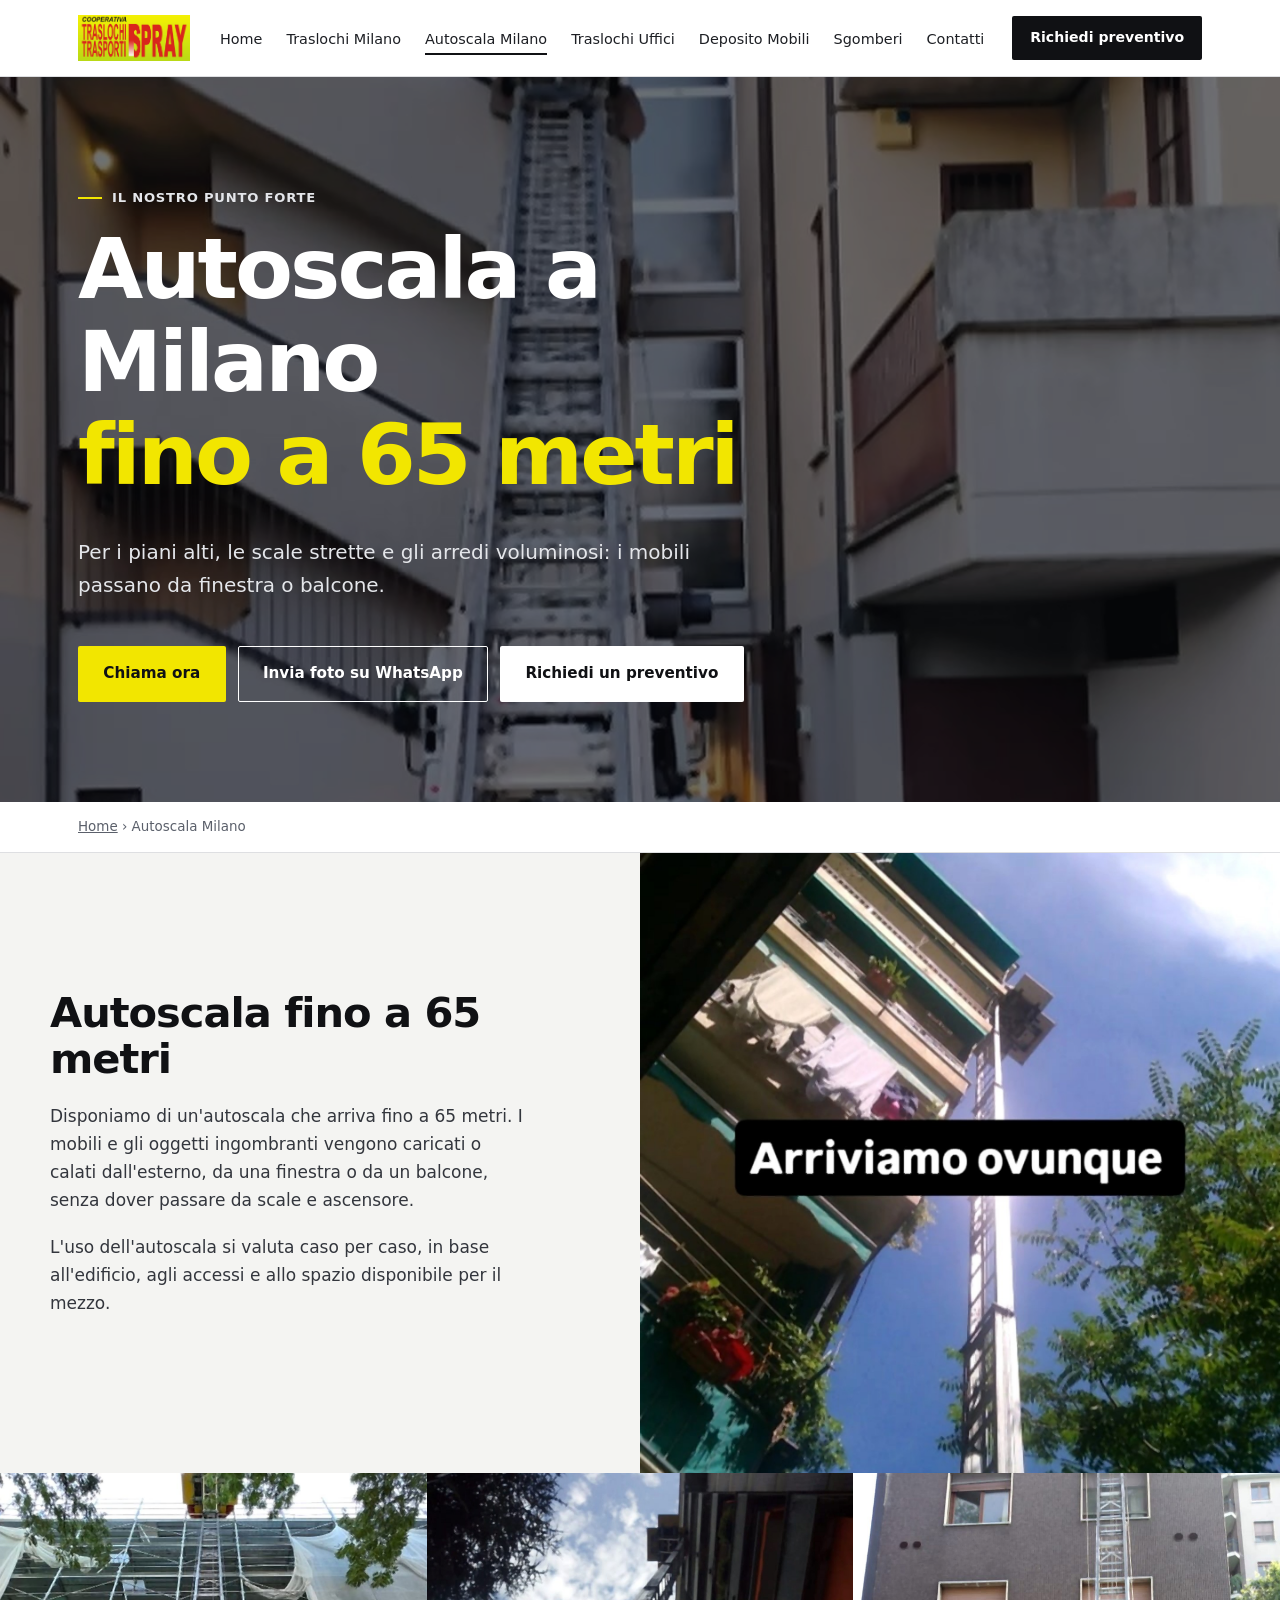
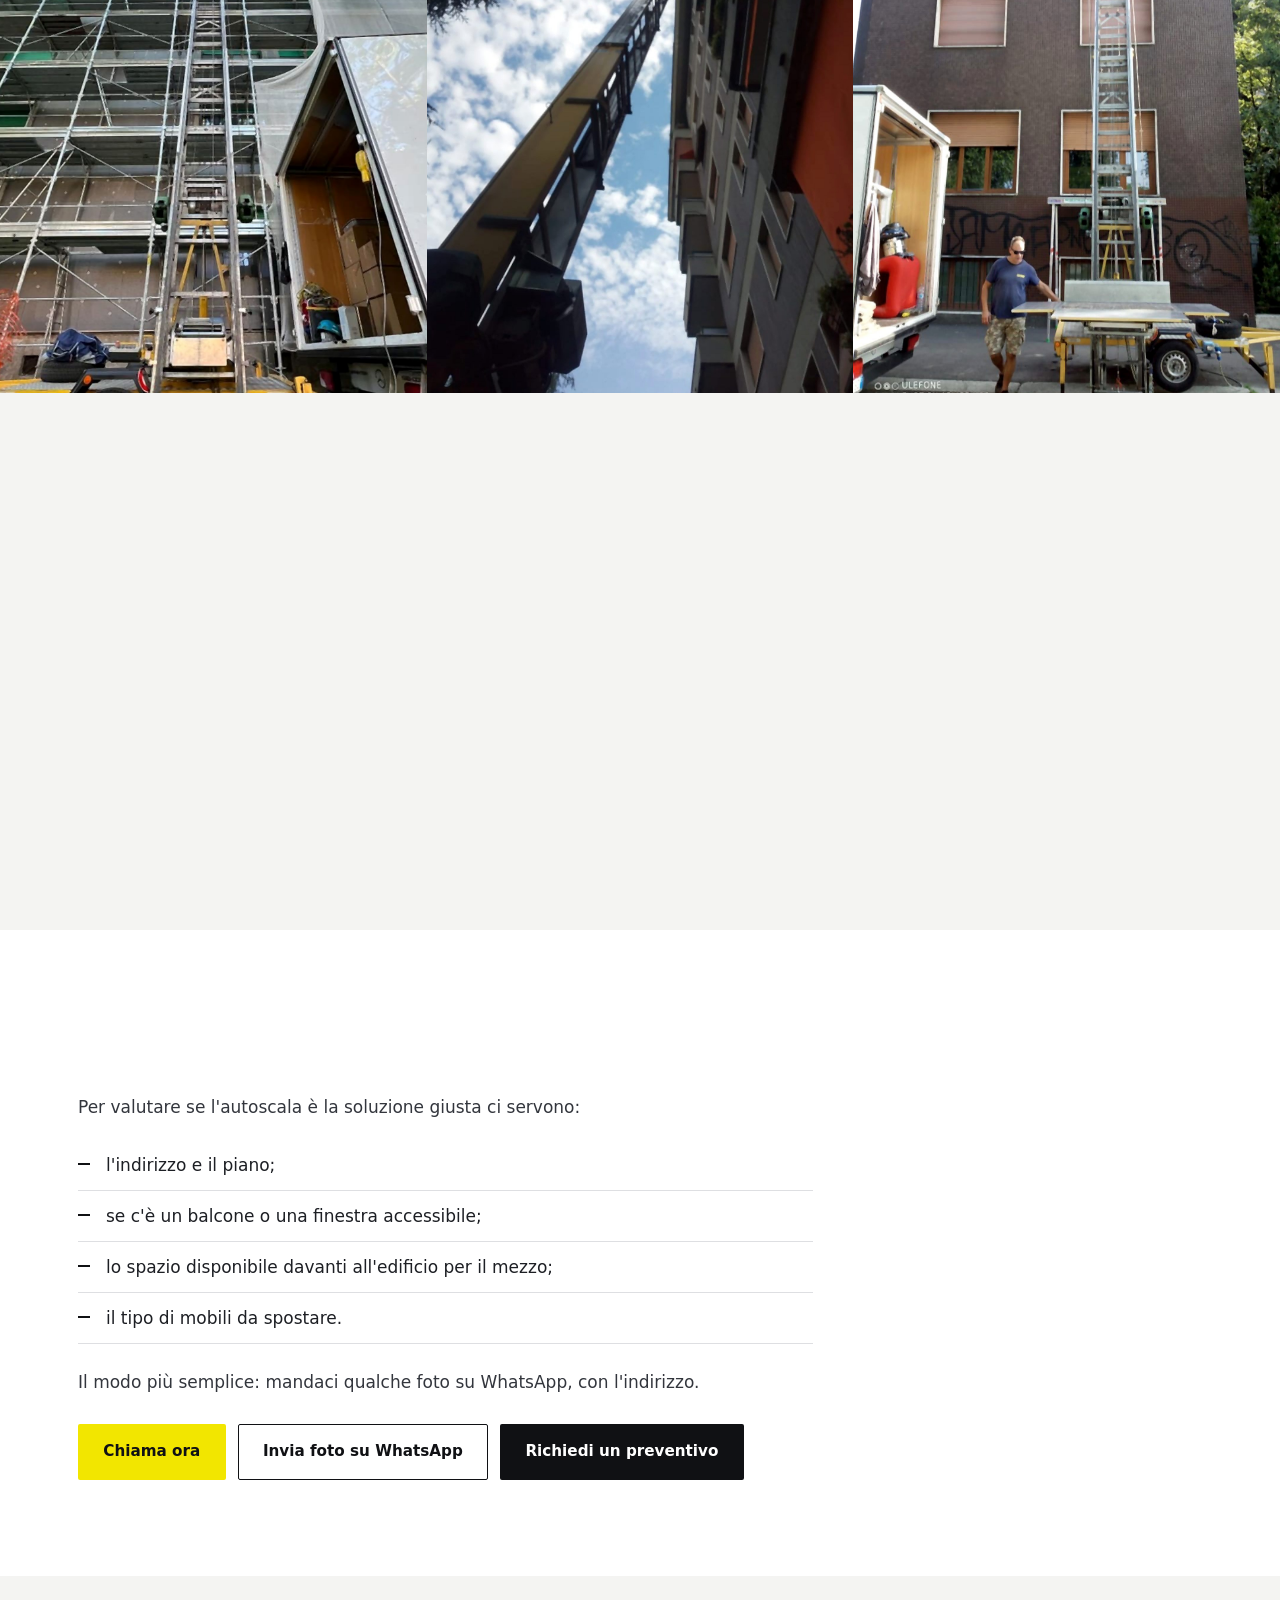
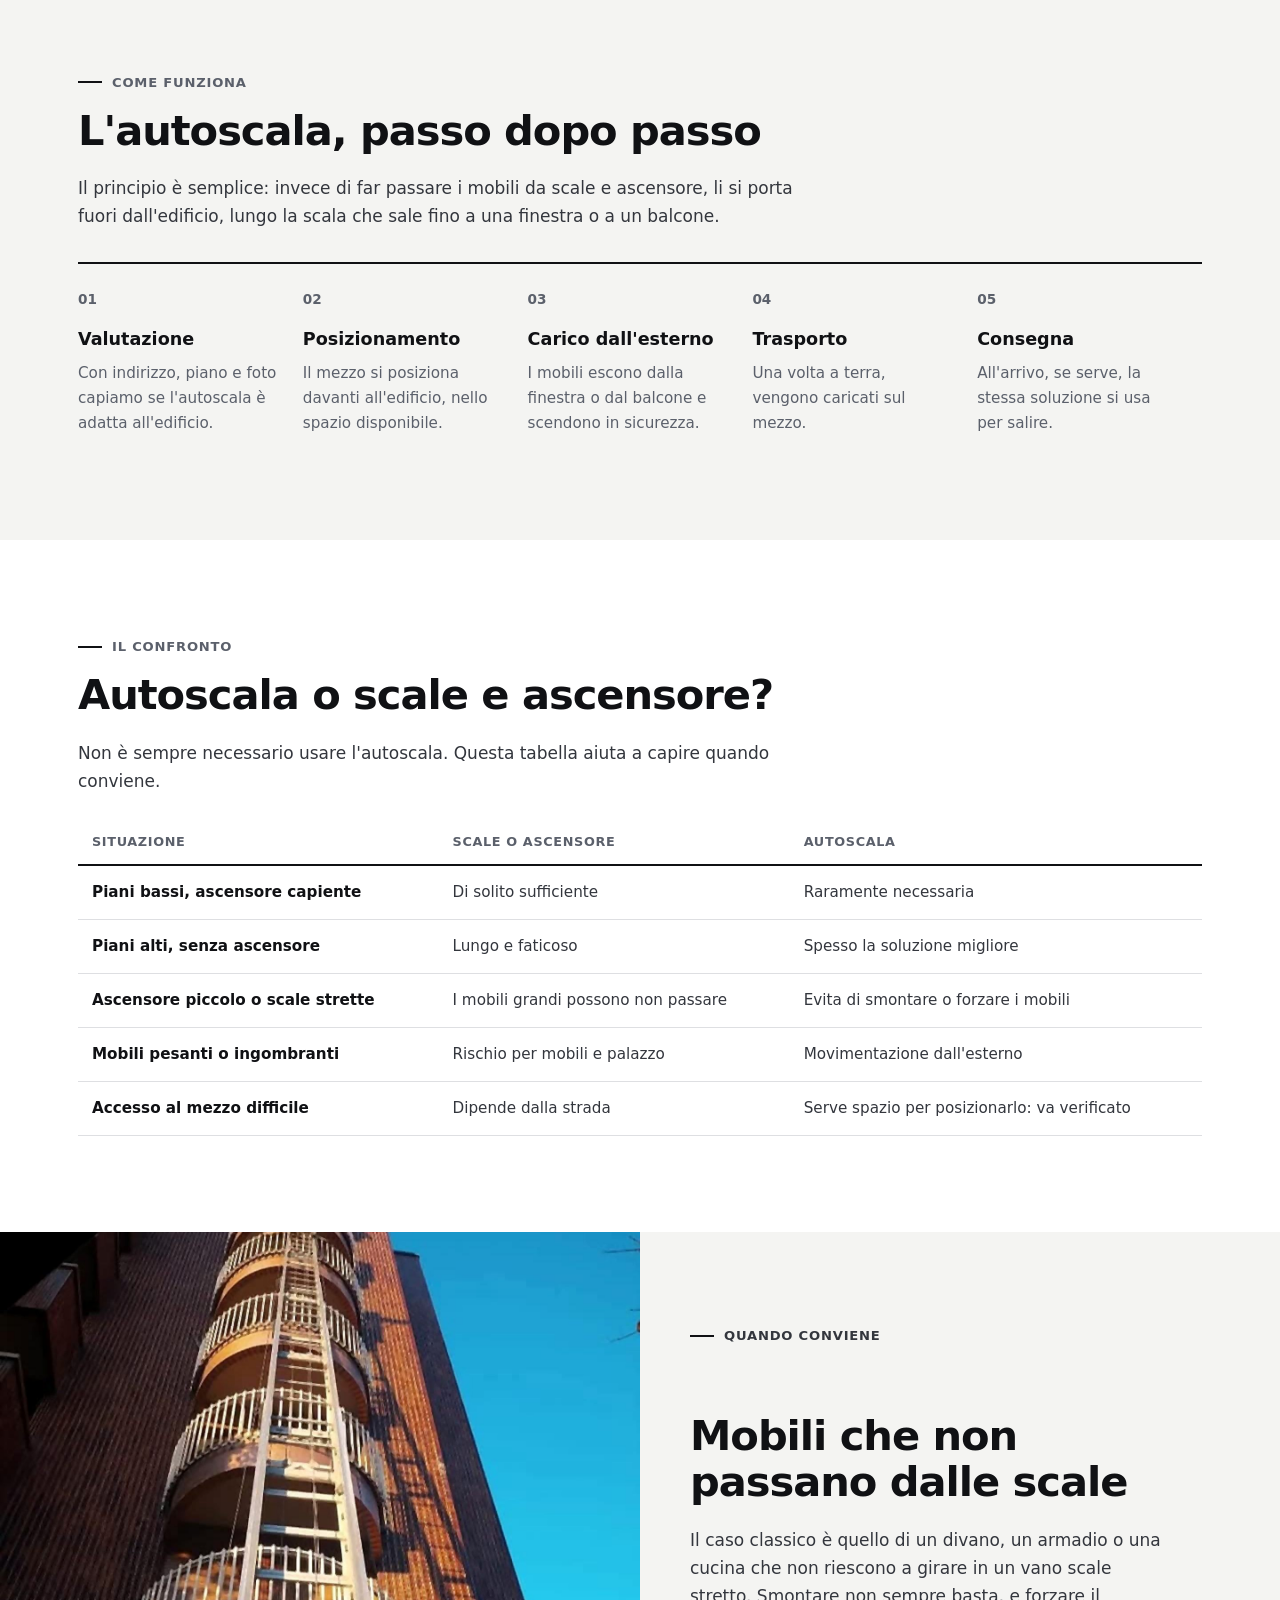
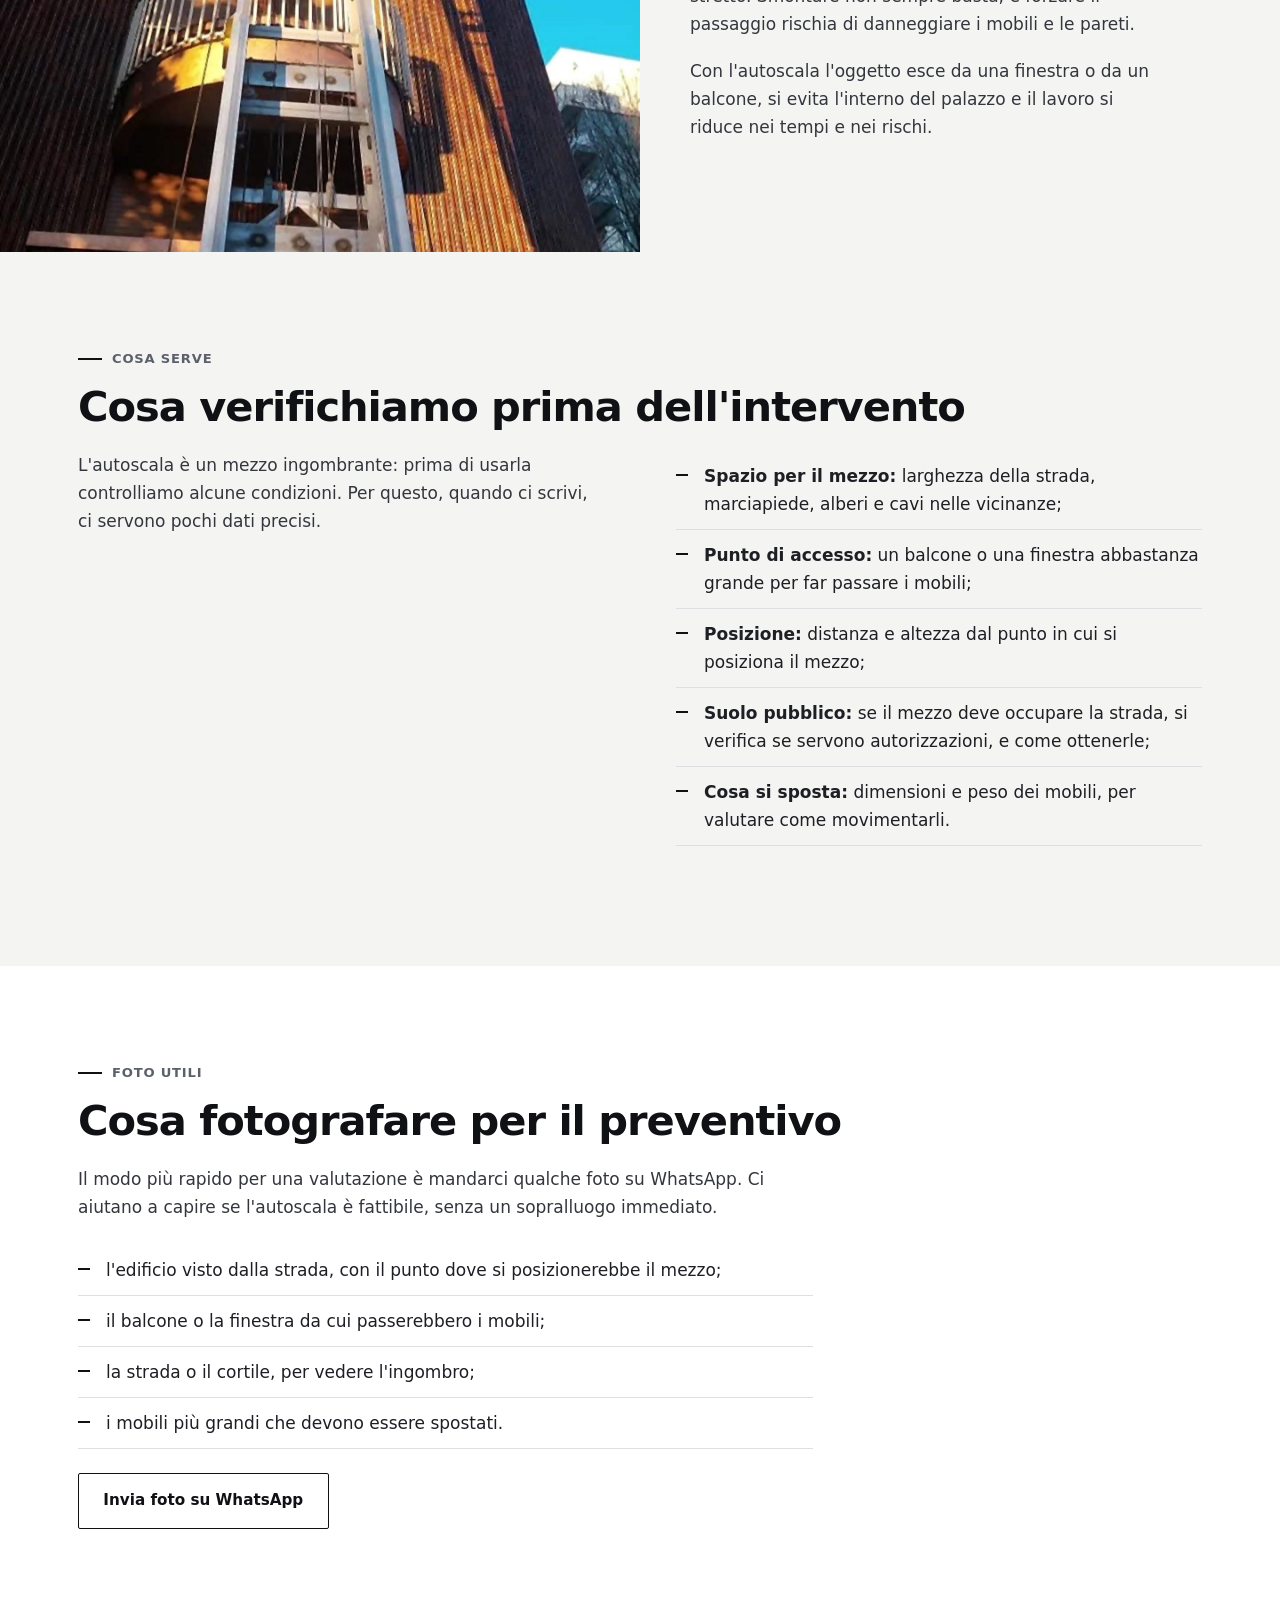
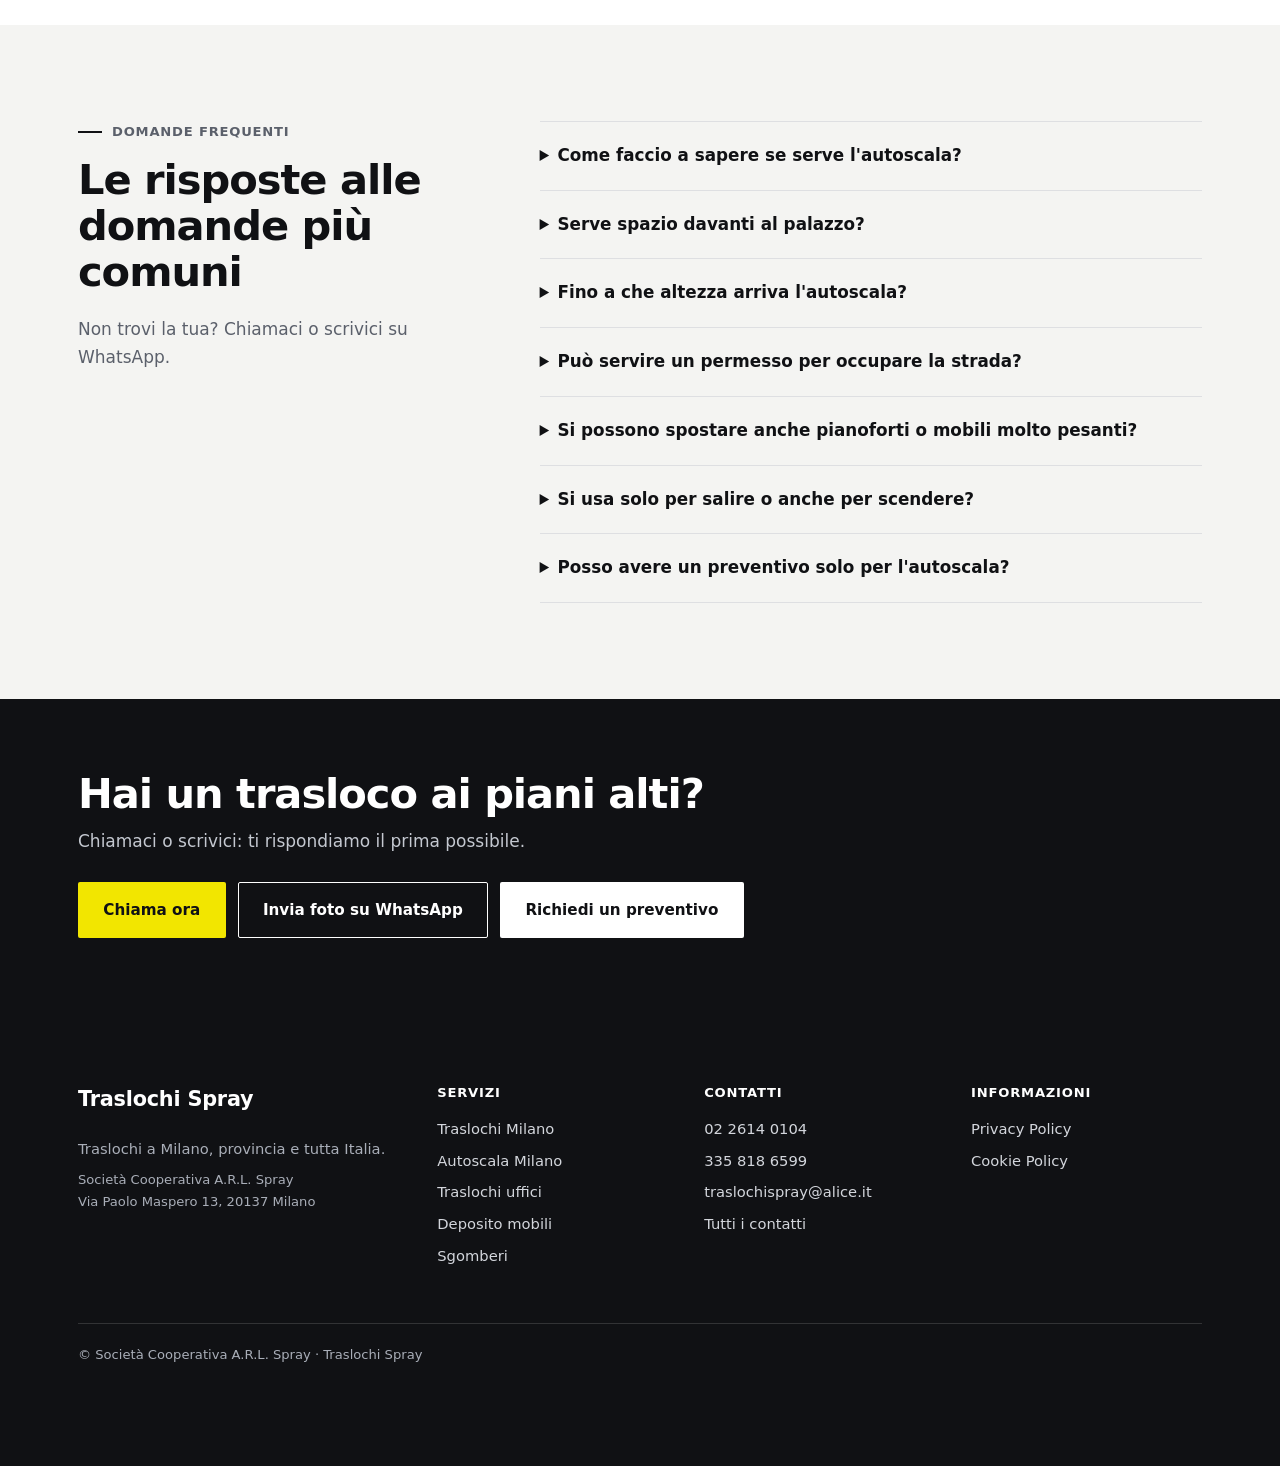
==== commit d28b27e6: "Info di Luca: recensioni, depositi, sgomberi, indirizzo, orari, dal 1989" ====
--- a/autoscala-milano/index.html
+++ b/autoscala-milano/index.html
@@ -14,7 +14,7 @@
 <meta property="og:image" content="https://www.traslochispray.com/img/autoscala-5.jpg">
 <link rel="icon" href="../img/logo.png">
 <script>document.documentElement.className+=" js"</script>
-<link rel="stylesheet" href="../assets/style.css?v=1791406824">
+<link rel="stylesheet" href="../assets/style.css?v=1791532124">
 <script type="application/ld+json">{"@context":"https://schema.org","@type":"FAQPage","mainEntity":[{"@type":"Question","name":"Come faccio a sapere se serve l'autoscala?","acceptedAnswer":{"@type":"Answer","text":"Mandaci l'indirizzo, il piano e qualche foto: ti diciamo se conviene e come procedere."}},{"@type":"Question","name":"Serve spazio davanti al palazzo?","acceptedAnswer":{"@type":"Answer","text":"Sì, il mezzo ha bisogno di spazio per posizionarsi. Lo verifichiamo insieme in fase di valutazione."}},{"@type":"Question","name":"Fino a che altezza arriva l'autoscala?","acceptedAnswer":{"@type":"Answer","text":"Fino a 65 metri."}},{"@type":"Question","name":"Può servire un permesso per occupare la strada?","acceptedAnswer":{"@type":"Answer","text":"Se il mezzo deve occupare suolo pubblico, può essere necessario un permesso. Lo verifichiamo insieme in fase di valutazione, in base al luogo."}},{"@type":"Question","name":"Si possono spostare anche pianoforti o mobili molto pesanti?","acceptedAnswer":{"@type":"Answer","text":"Dipende da peso, dimensioni e dall'edificio. Descrivici cosa devi spostare e valutiamo il caso."}},{"@type":"Question","name":"Si usa solo per salire o anche per scendere?","acceptedAnswer":{"@type":"Answer","text":"Per entrambe le operazioni: i mobili possono essere calati dall'appartamento o sollevati verso la nuova abitazione."}},{"@type":"Question","name":"Posso avere un preventivo solo per l'autoscala?","acceptedAnswer":{"@type":"Answer","text":"Sì, puoi richiederci l'autoscala come servizio singolo oppure all'interno di un trasloco completo."}}]}</script>
 <script type="application/ld+json">{"@context":"https://schema.org","@type":"BreadcrumbList","itemListElement":[{"@type":"ListItem","position":1,"name":"Home","item":"https://www.traslochispray.com/"},{"@type":"ListItem","position":2,"name":"Autoscala Milano","item":"https://www.traslochispray.com/autoscala-milano/"}]}</script>
 </head>
@@ -68,7 +68,7 @@
 </main>
 <footer class="foot">
   <div class="wrap cols4">
-    <div><b class="fn">Traslochi Spray</b><p>Traslochi a Milano, provincia e tutta Italia.</p><p class="sm">Società Cooperativa A.R.L. Spray<!-- DA CONFERMARE: indirizzo da mostrare (v1: Via Paolo Maspero 13, 20137; Pagine Gialle: Via Carlo Esterle 25, 20132) --></p></div>
+    <div><b class="fn">Traslochi Spray</b><p>Traslochi a Milano, provincia e tutta Italia.</p><p class="sm">Società Cooperativa A.R.L. Spray<br><!--d:indirizzo_completo-->Via Paolo Maspero 13, 20137 Milano<!--/d--></p></div>
     <div><b>Servizi</b><ul><li><a href="../traslochi-milano/">Traslochi Milano</a></li><li><a href="../autoscala-milano/">Autoscala Milano</a></li><li><a href="../traslochi-uffici-milano/">Traslochi uffici</a></li><li><a href="../deposito-mobili-milano/">Deposito mobili</a></li><li><a href="../sgomberi-milano/">Sgomberi</a></li></ul></div>
     <div><b>Contatti</b><ul><li><a href="tel:+390226140104">02 2614 0104</a></li><li><a href="tel:+393358186599">335 818 6599</a></li><li><a href="mailto:traslochispray@alice.it">traslochispray@alice.it</a></li><li><a href="../contatti/">Tutti i contatti</a></li></ul></div>
     <div><b>Informazioni</b><ul><li><a href="../privacy/">Privacy Policy</a></li><li><a href="../privacy/#cookie">Cookie Policy</a></li></ul></div>
@@ -80,6 +80,6 @@
   <a href="https://wa.me/393358186599?text=Buongiorno%2C%20vorrei%20un%20preventivo%20per%20un%20trasloco" class="b-wa" rel="noopener"><svg viewBox="0 0 24 24" aria-hidden="true"><path d="M12 2a10 10 0 0 0-8.6 15.1L2 22l5-1.3A10 10 0 1 0 12 2zm0 18.2c-1.5 0-3-.4-4.3-1.2l-.3-.2-3 .8.8-2.9-.2-.3A8.2 8.2 0 1 1 12 20.2zm4.5-6.1c-.2-.1-1.5-.7-1.7-.8-.2-.1-.4-.1-.6.1l-.8 1c-.1.2-.3.2-.5.1-.2-.1-1-.4-2-1.2-.7-.6-1.2-1.4-1.3-1.7-.1-.2 0-.4.1-.5l.4-.4.3-.4v-.4l-.8-1.9c-.2-.5-.4-.4-.6-.4h-.5c-.2 0-.4.1-.7.3-.2.2-.9.9-.9 2.2s.9 2.5 1 2.7c.1.2 1.8 2.8 4.4 3.9 2.2.9 2.6.7 3.1.7.5-.1 1.5-.6 1.7-1.2.2-.6.2-1.1.1-1.2l-.5-.3z"/></svg>WhatsApp</a>
   <a href="../contatti/#preventivo" class="b-prev"><svg viewBox="0 0 24 24" aria-hidden="true"><path d="M5 3h10l4 4v14H5zM14 3v5h5M8 12h8M8 16h8"/></svg>Preventivo</a>
 </div>
-<script src="../assets/site.js?v=1791406824" defer></script>
+<script src="../assets/site.js?v=1791532124" defer></script>
 </body>
 </html>
--- a/assets/style.css
+++ b/assets/style.css
@@ -277,3 +277,18 @@
 }
 
 html:not(.js) .hero-t>*{opacity:1;transform:none;animation:none}
+/* recensioni e griglia a 4 */
+.c4{grid-template-columns:repeat(4,1fr)}
+@media(max-width:1060px){.c4{grid-template-columns:1fr 1fr}}
+@media(max-width:760px){.c4{grid-template-columns:1fr}}
+.rec-tot{margin:0 0 4px;color:var(--grigio)}
+.rec-tot b{color:var(--nero);font-size:1.15rem}
+.rec .card{margin:0;display:flex;flex-direction:column;gap:14px;background:#fff}
+.rec .card:hover{background:#fff}
+.stelle{color:#C98A00;font-size:1.15rem;letter-spacing:.15em;line-height:1}
+.rec blockquote{margin:0;flex:1}
+.rec blockquote p{color:#33363D;font-size:1rem;margin:0}
+.rec figcaption{border-top:1px solid var(--linea);padding-top:12px;display:flex;flex-direction:column}
+.rec figcaption b{color:var(--nero)}
+.rec figcaption span{font-size:.82rem;color:var(--grigio)}
+.rec-cta{margin-top:28px}
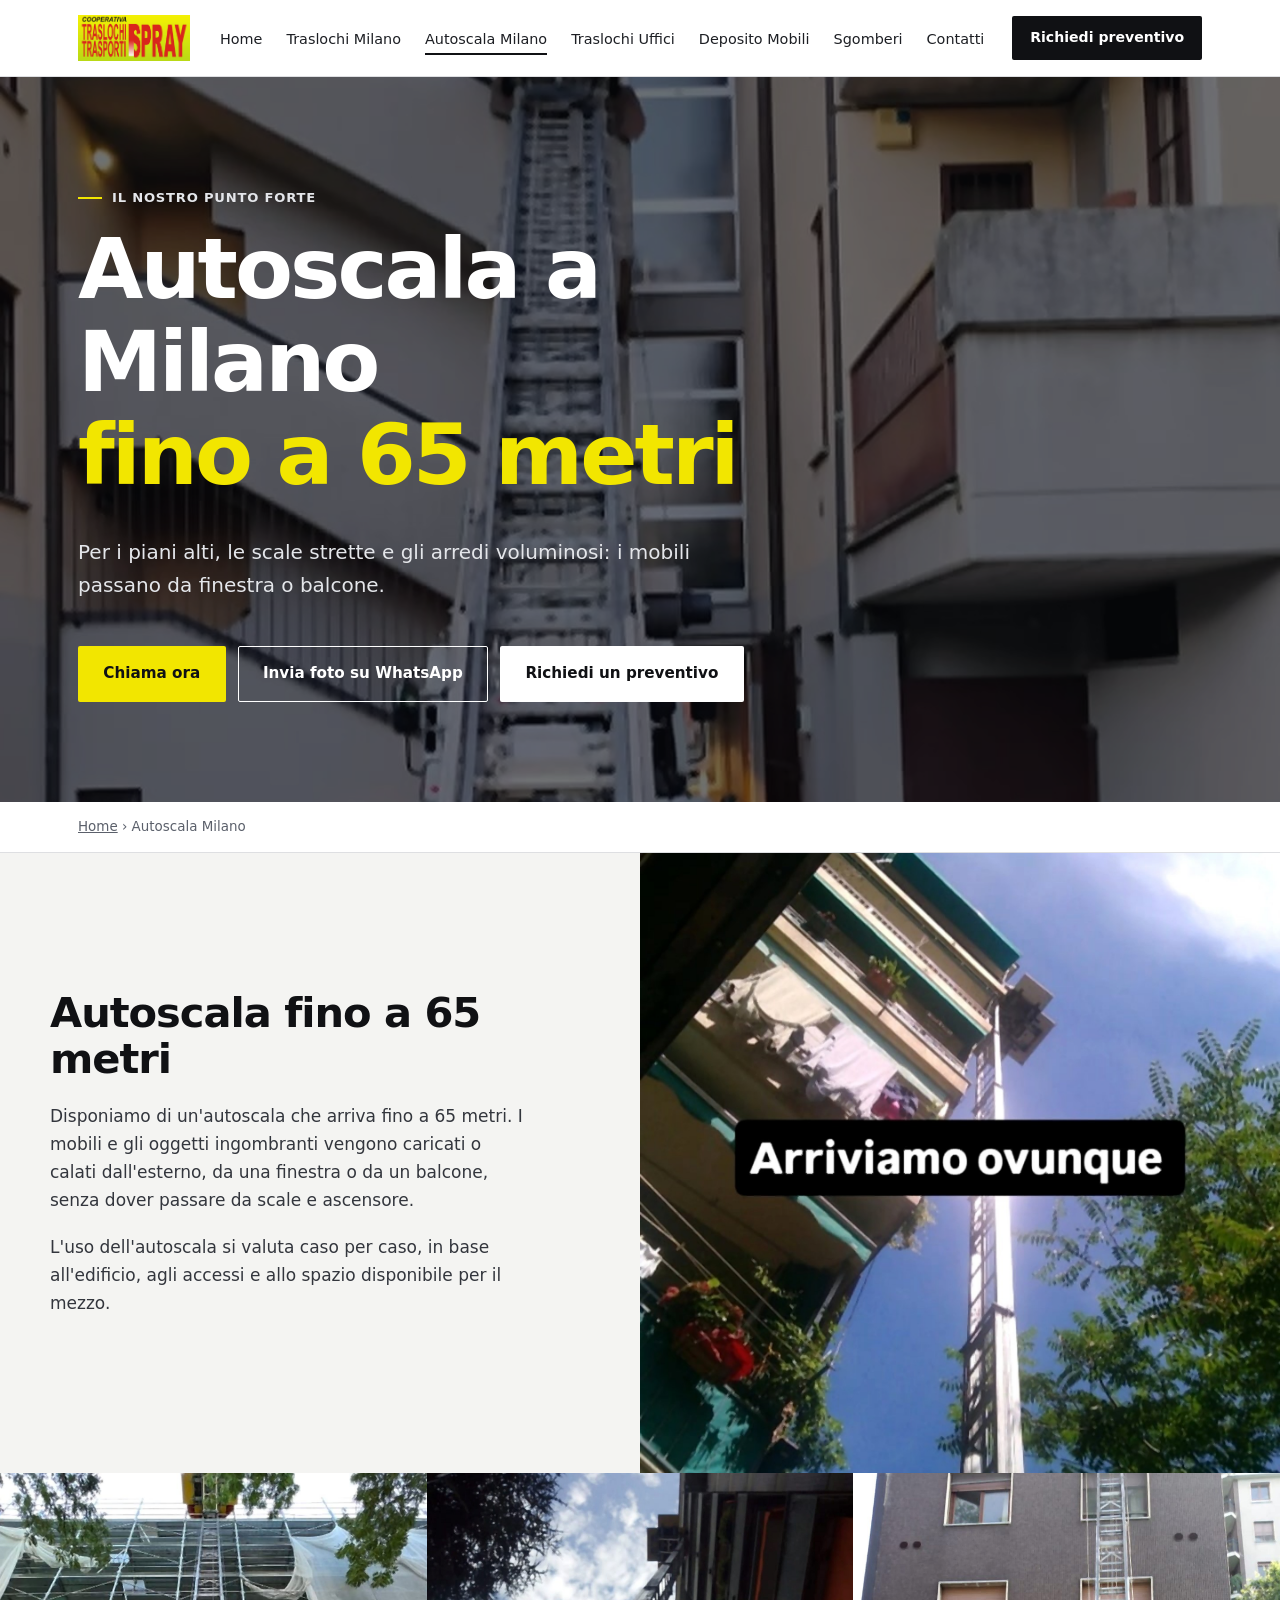
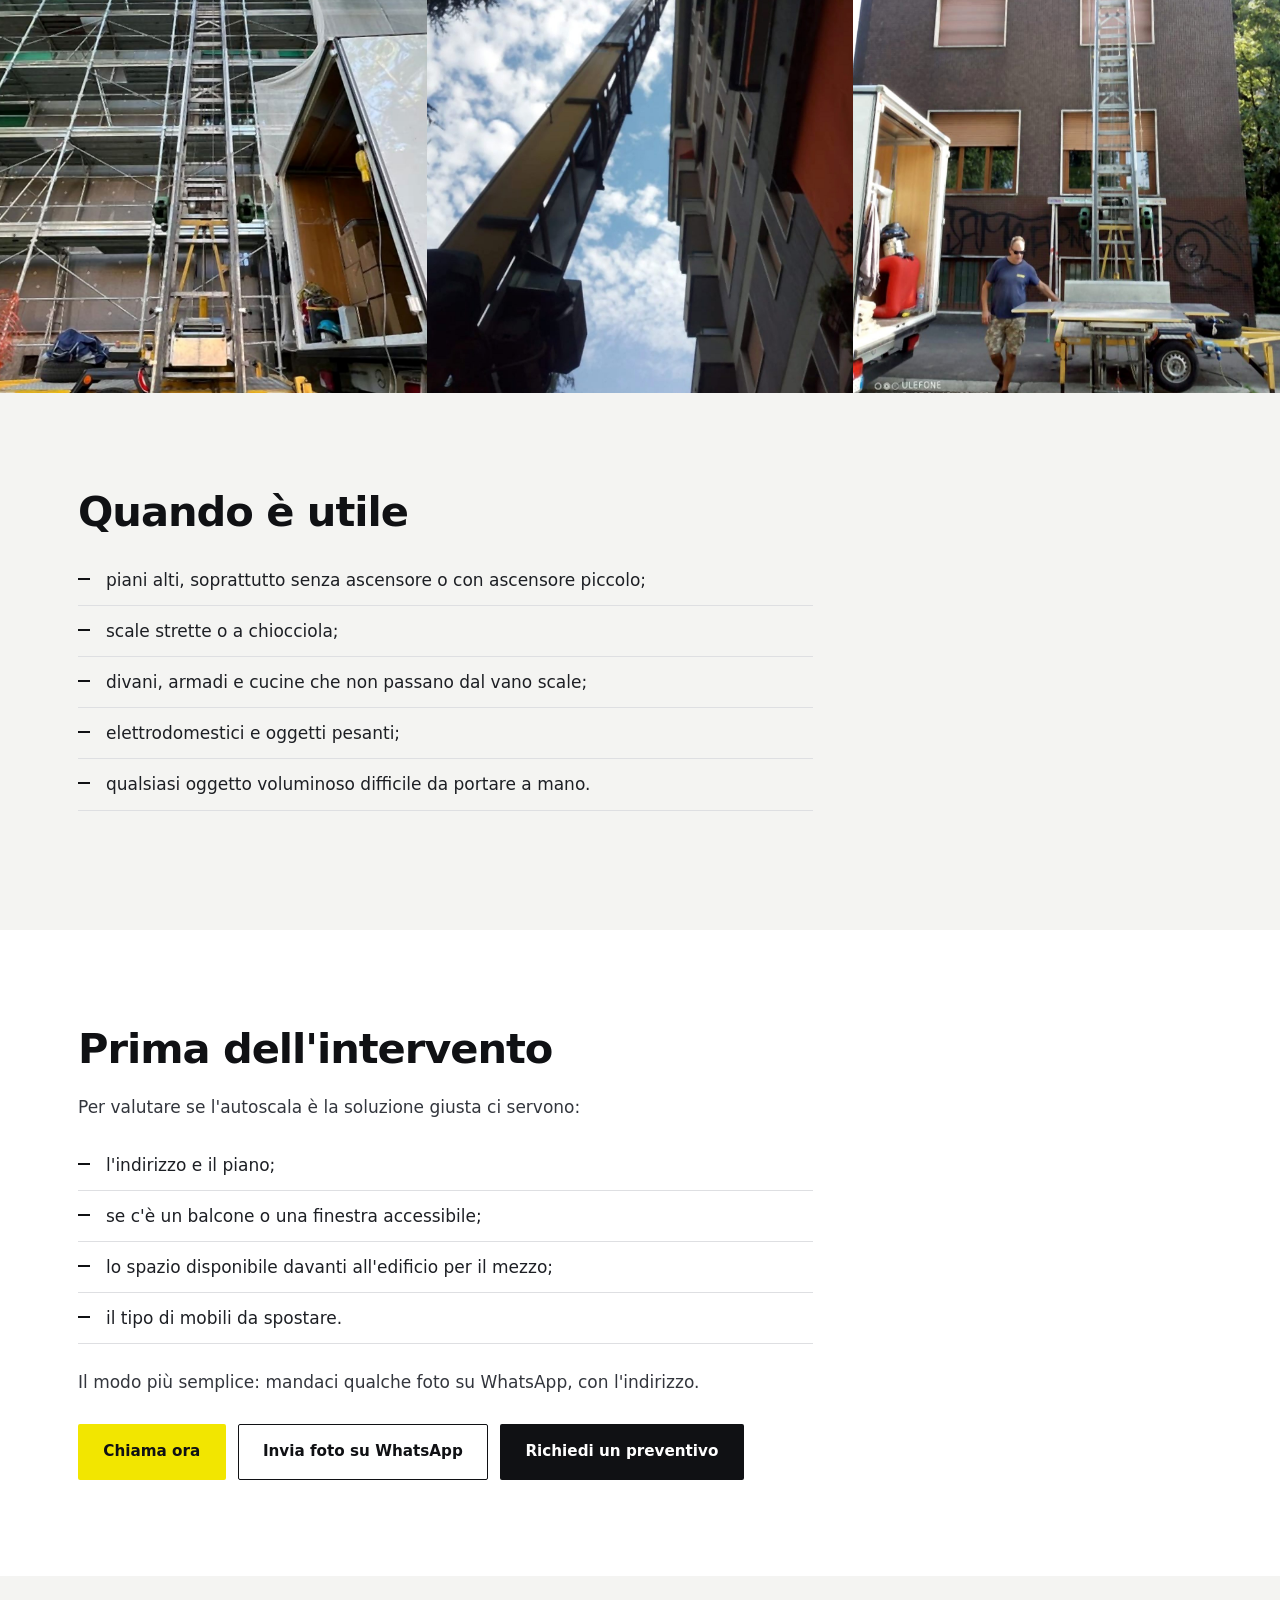
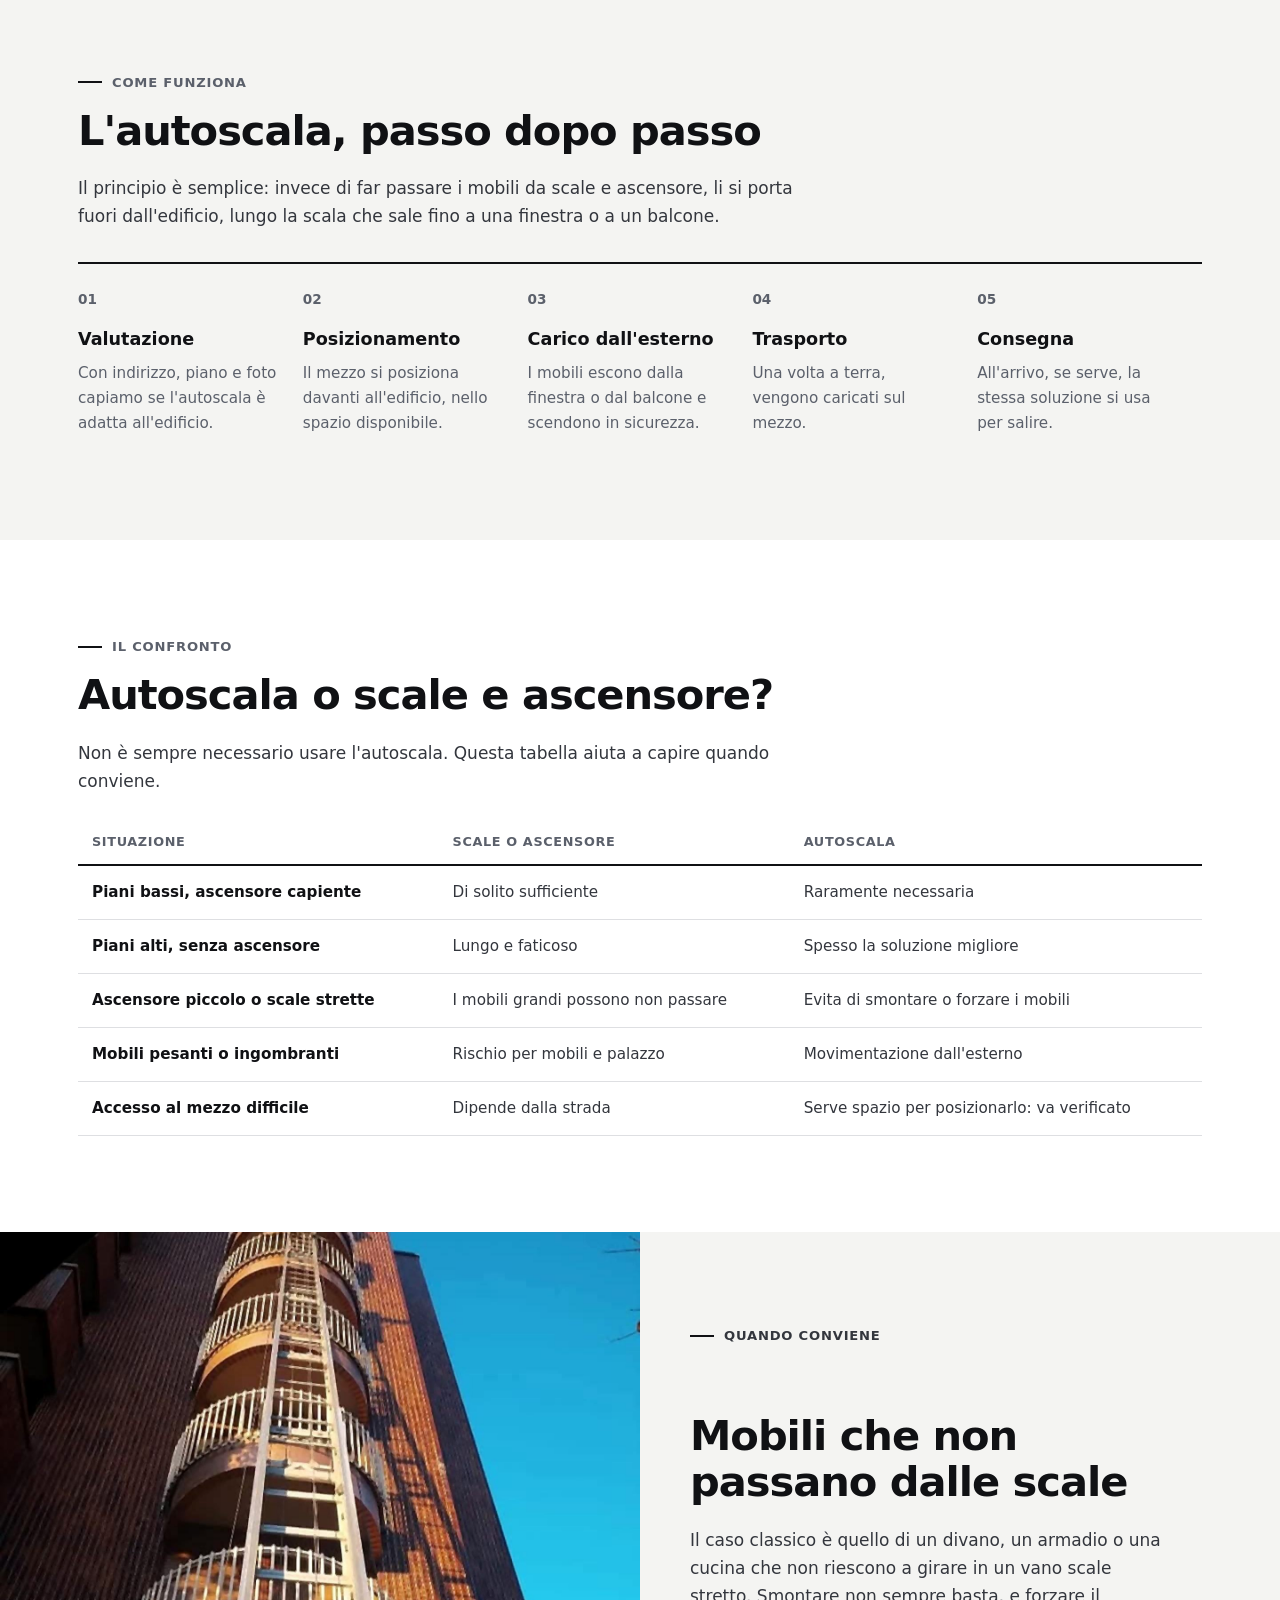
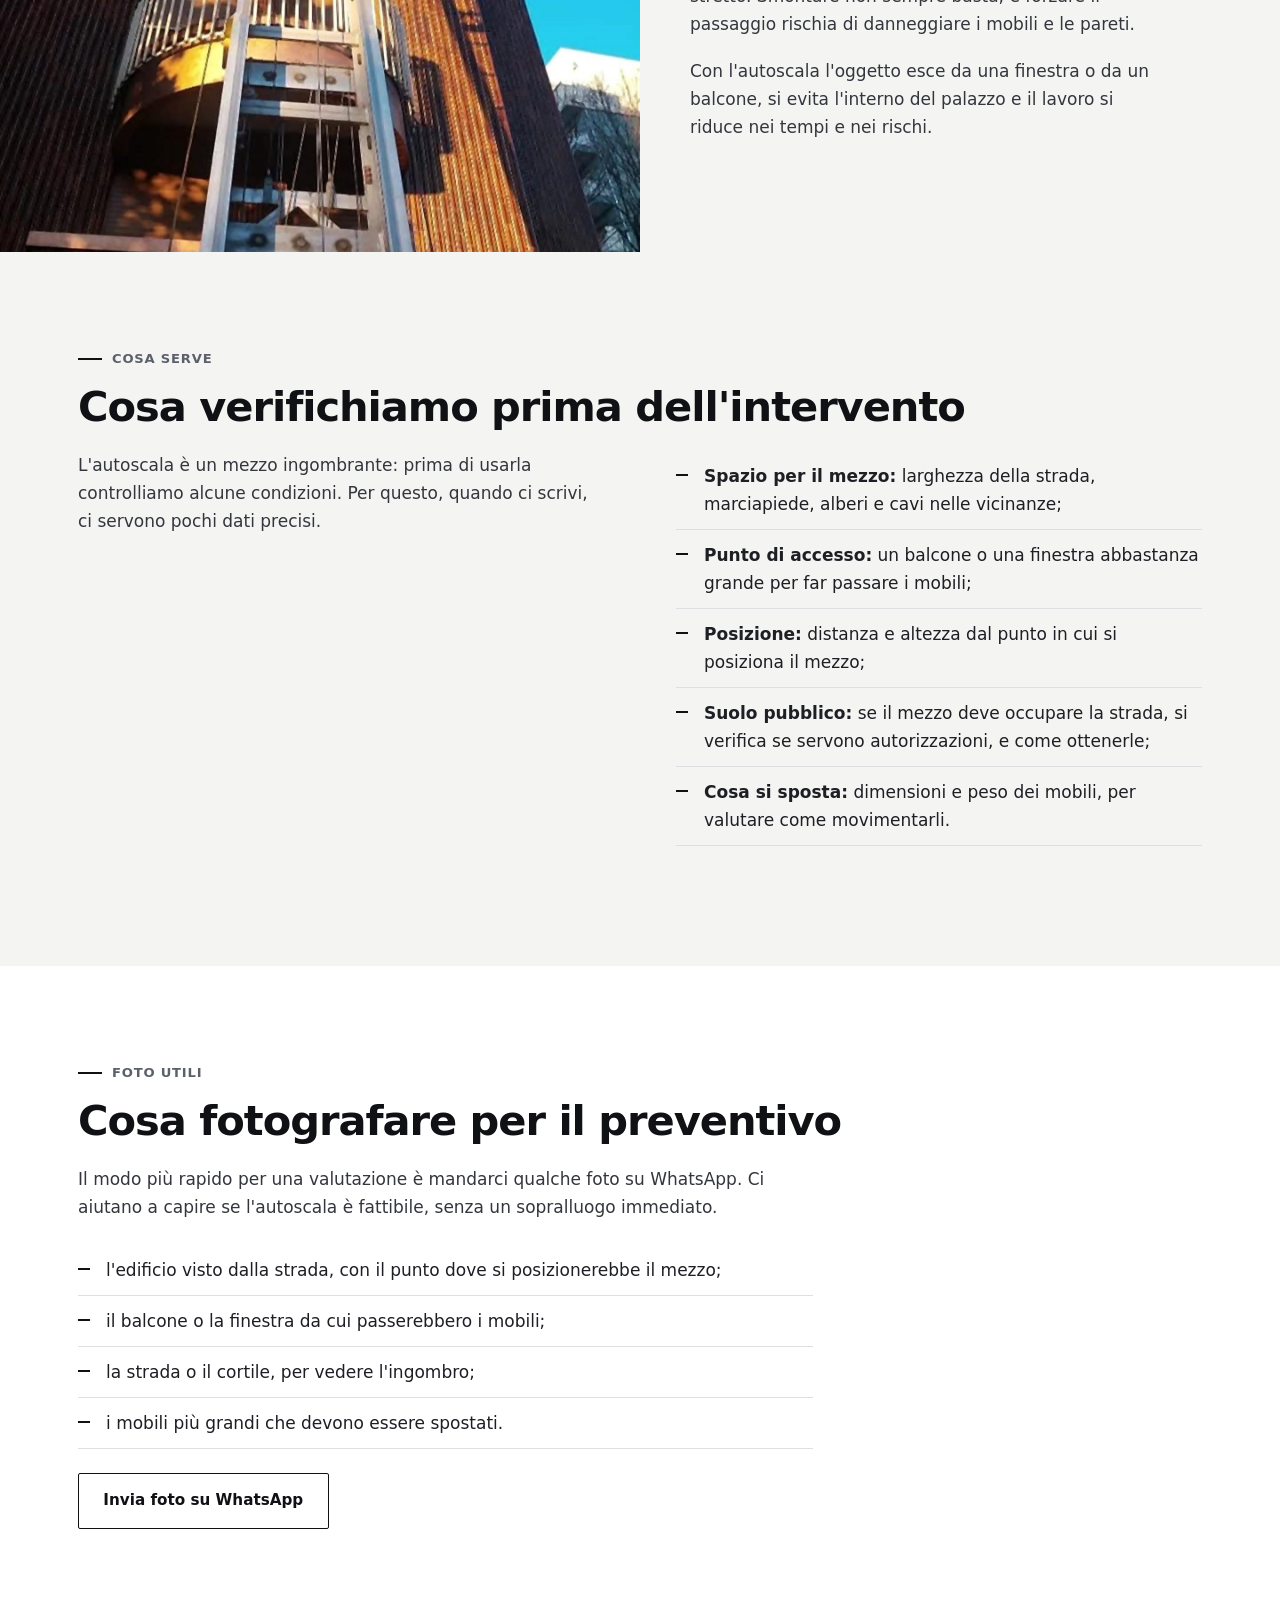
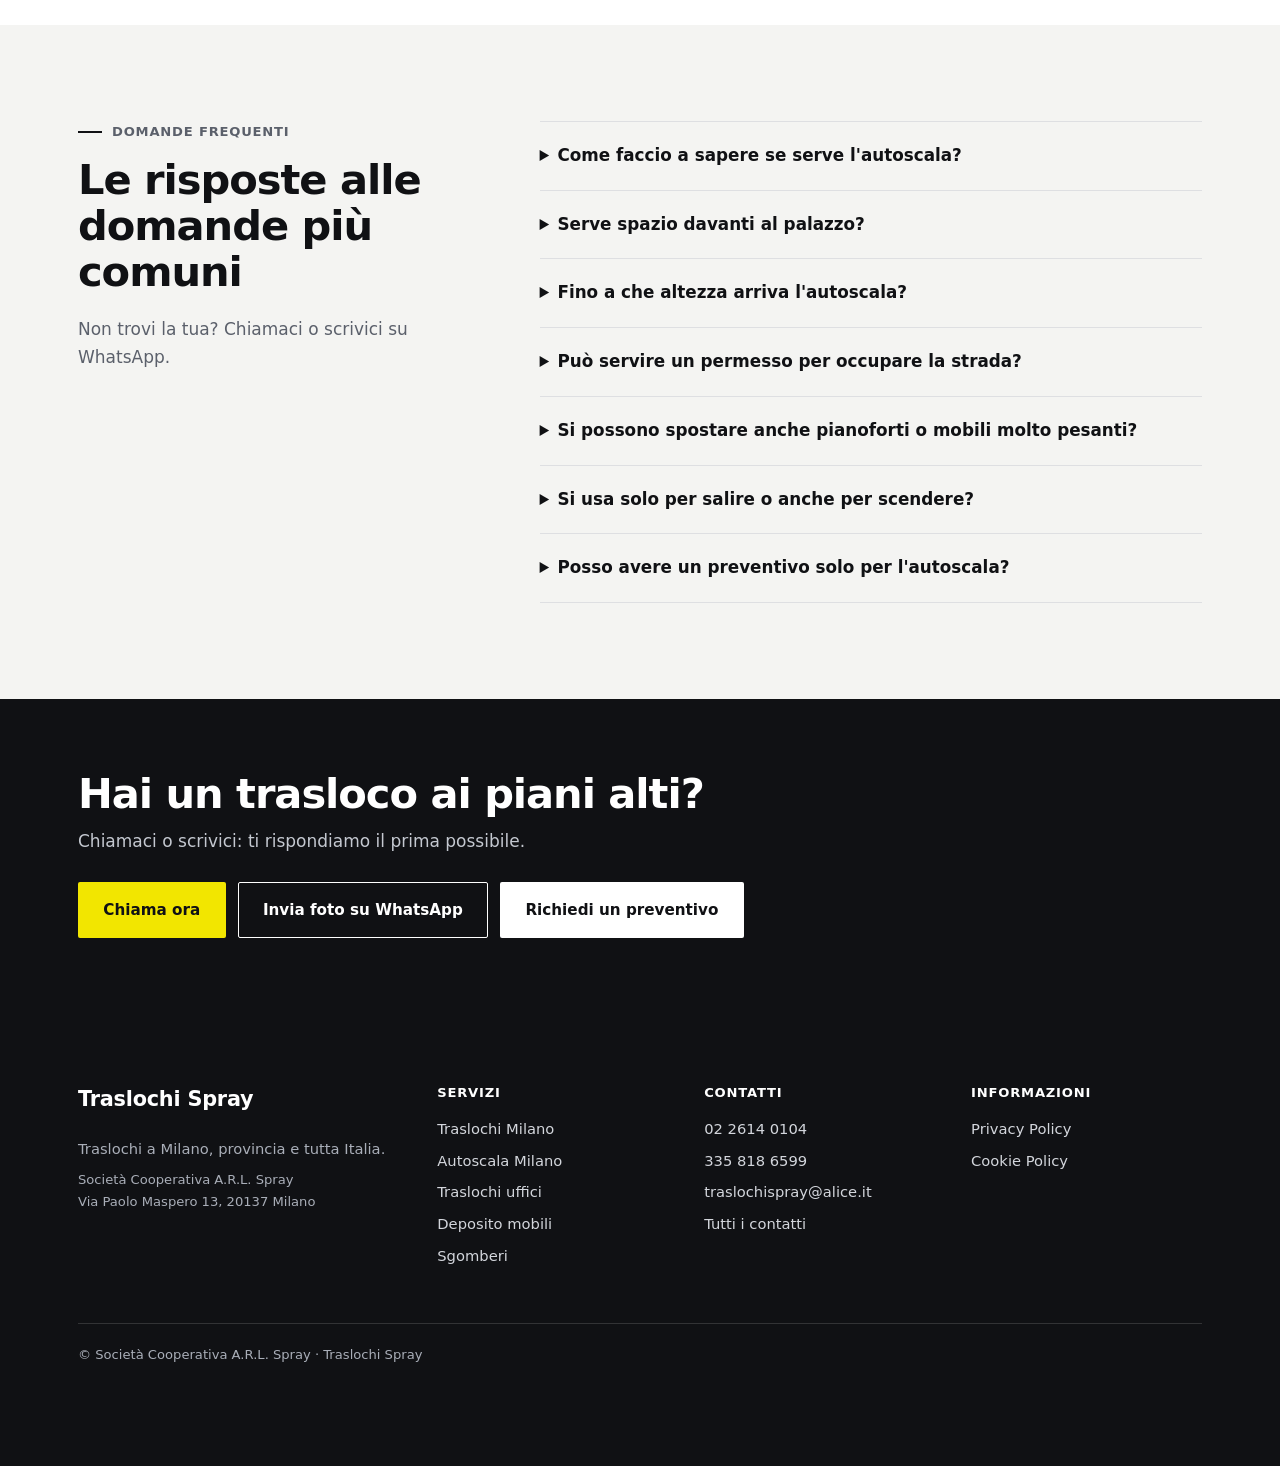
==== commit 55e9129a: "WhatsApp, internazionali, sede privacy, zone confermate" ====
--- a/autoscala-milano/index.html
+++ b/autoscala-milano/index.html
@@ -14,7 +14,7 @@
 <meta property="og:image" content="https://www.traslochispray.com/img/autoscala-5.jpg">
 <link rel="icon" href="../img/logo.png">
 <script>document.documentElement.className+=" js"</script>
-<link rel="stylesheet" href="../assets/style.css?v=1791532124">
+<link rel="stylesheet" href="../assets/style.css?v=1791613819">
 <script type="application/ld+json">{"@context":"https://schema.org","@type":"FAQPage","mainEntity":[{"@type":"Question","name":"Come faccio a sapere se serve l'autoscala?","acceptedAnswer":{"@type":"Answer","text":"Mandaci l'indirizzo, il piano e qualche foto: ti diciamo se conviene e come procedere."}},{"@type":"Question","name":"Serve spazio davanti al palazzo?","acceptedAnswer":{"@type":"Answer","text":"Sì, il mezzo ha bisogno di spazio per posizionarsi. Lo verifichiamo insieme in fase di valutazione."}},{"@type":"Question","name":"Fino a che altezza arriva l'autoscala?","acceptedAnswer":{"@type":"Answer","text":"Fino a 65 metri."}},{"@type":"Question","name":"Può servire un permesso per occupare la strada?","acceptedAnswer":{"@type":"Answer","text":"Se il mezzo deve occupare suolo pubblico, può essere necessario un permesso. Lo verifichiamo insieme in fase di valutazione, in base al luogo."}},{"@type":"Question","name":"Si possono spostare anche pianoforti o mobili molto pesanti?","acceptedAnswer":{"@type":"Answer","text":"Dipende da peso, dimensioni e dall'edificio. Descrivici cosa devi spostare e valutiamo il caso."}},{"@type":"Question","name":"Si usa solo per salire o anche per scendere?","acceptedAnswer":{"@type":"Answer","text":"Per entrambe le operazioni: i mobili possono essere calati dall'appartamento o sollevati verso la nuova abitazione."}},{"@type":"Question","name":"Posso avere un preventivo solo per l'autoscala?","acceptedAnswer":{"@type":"Answer","text":"Sì, puoi richiederci l'autoscala come servizio singolo oppure all'interno di un trasloco completo."}}]}</script>
 <script type="application/ld+json">{"@context":"https://schema.org","@type":"BreadcrumbList","itemListElement":[{"@type":"ListItem","position":1,"name":"Home","item":"https://www.traslochispray.com/"},{"@type":"ListItem","position":2,"name":"Autoscala Milano","item":"https://www.traslochispray.com/autoscala-milano/"}]}</script>
 </head>
@@ -80,6 +80,6 @@
   <a href="https://wa.me/393358186599?text=Buongiorno%2C%20vorrei%20un%20preventivo%20per%20un%20trasloco" class="b-wa" rel="noopener"><svg viewBox="0 0 24 24" aria-hidden="true"><path d="M12 2a10 10 0 0 0-8.6 15.1L2 22l5-1.3A10 10 0 1 0 12 2zm0 18.2c-1.5 0-3-.4-4.3-1.2l-.3-.2-3 .8.8-2.9-.2-.3A8.2 8.2 0 1 1 12 20.2zm4.5-6.1c-.2-.1-1.5-.7-1.7-.8-.2-.1-.4-.1-.6.1l-.8 1c-.1.2-.3.2-.5.1-.2-.1-1-.4-2-1.2-.7-.6-1.2-1.4-1.3-1.7-.1-.2 0-.4.1-.5l.4-.4.3-.4v-.4l-.8-1.9c-.2-.5-.4-.4-.6-.4h-.5c-.2 0-.4.1-.7.3-.2.2-.9.9-.9 2.2s.9 2.5 1 2.7c.1.2 1.8 2.8 4.4 3.9 2.2.9 2.6.7 3.1.7.5-.1 1.5-.6 1.7-1.2.2-.6.2-1.1.1-1.2l-.5-.3z"/></svg>WhatsApp</a>
   <a href="../contatti/#preventivo" class="b-prev"><svg viewBox="0 0 24 24" aria-hidden="true"><path d="M5 3h10l4 4v14H5zM14 3v5h5M8 12h8M8 16h8"/></svg>Preventivo</a>
 </div>
-<script src="../assets/site.js?v=1791532124" defer></script>
+<script src="../assets/site.js?v=1791613819" defer></script>
 </body>
 </html>
